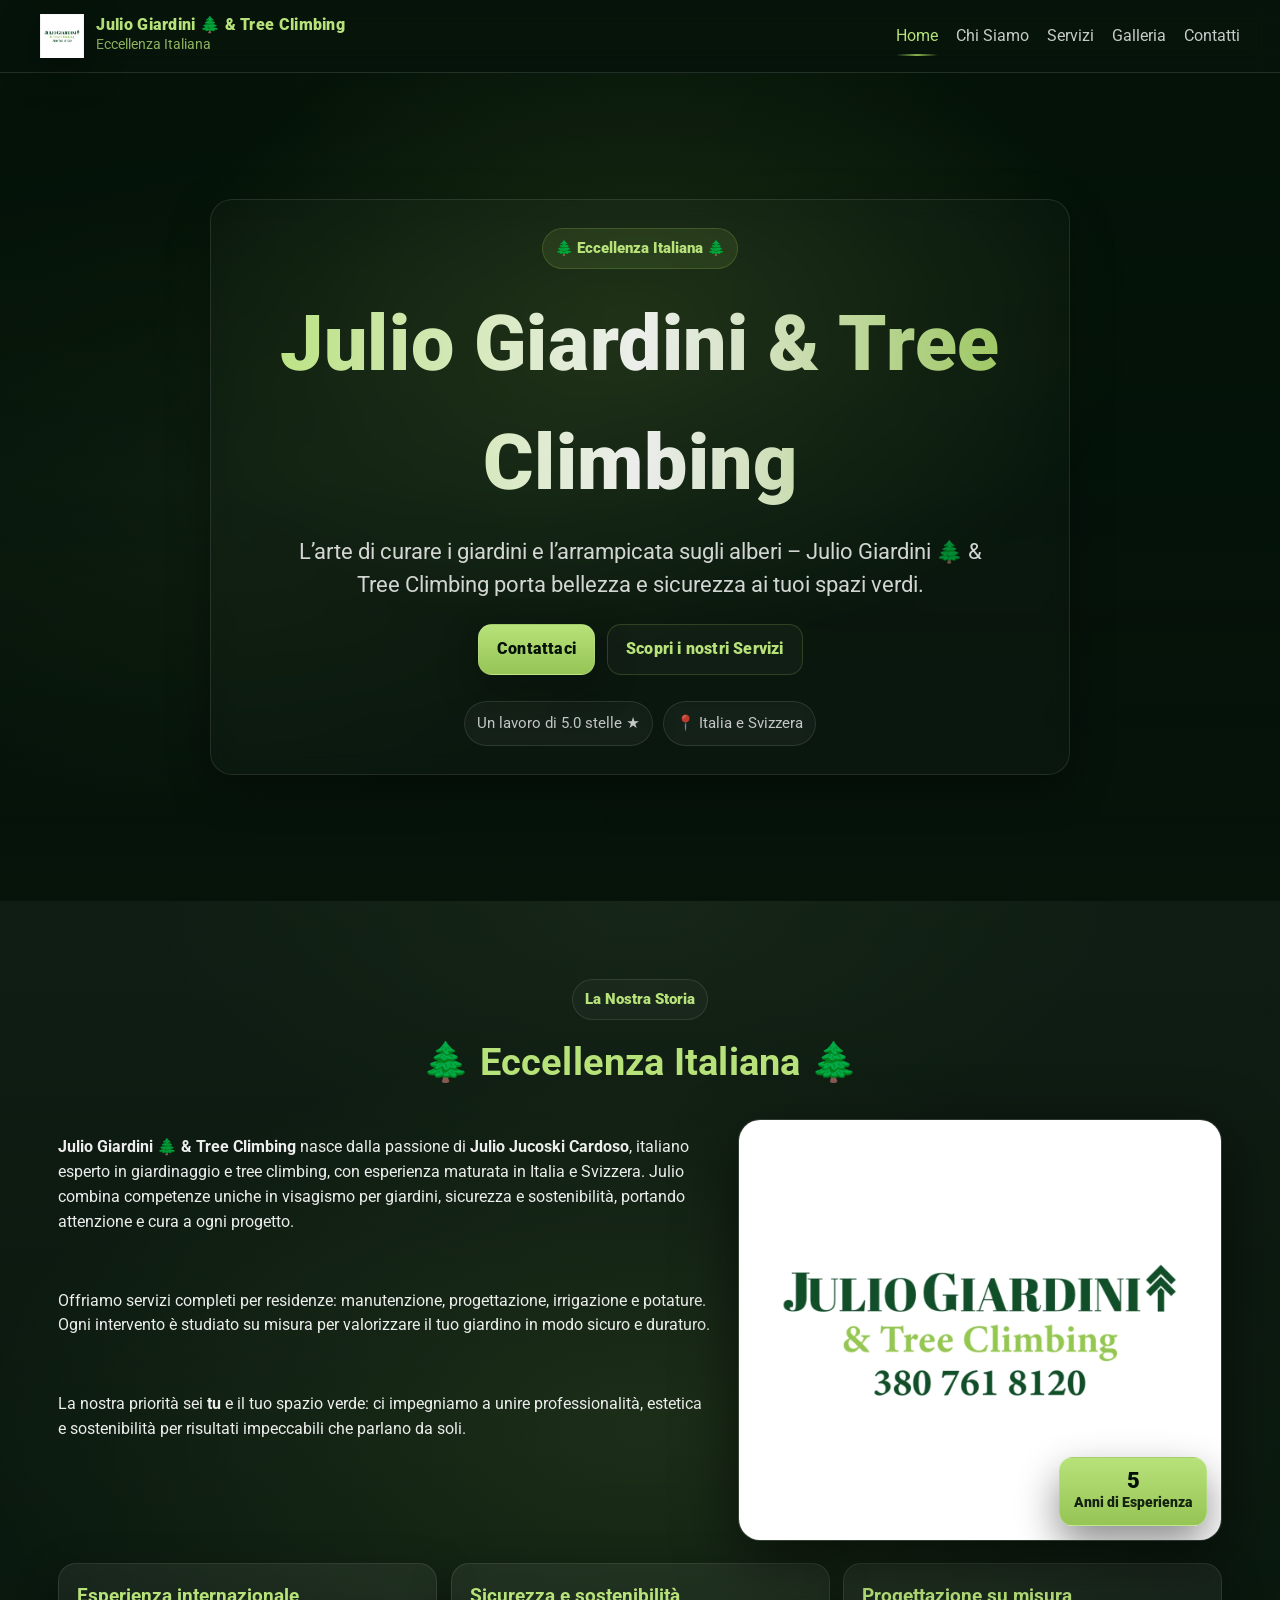
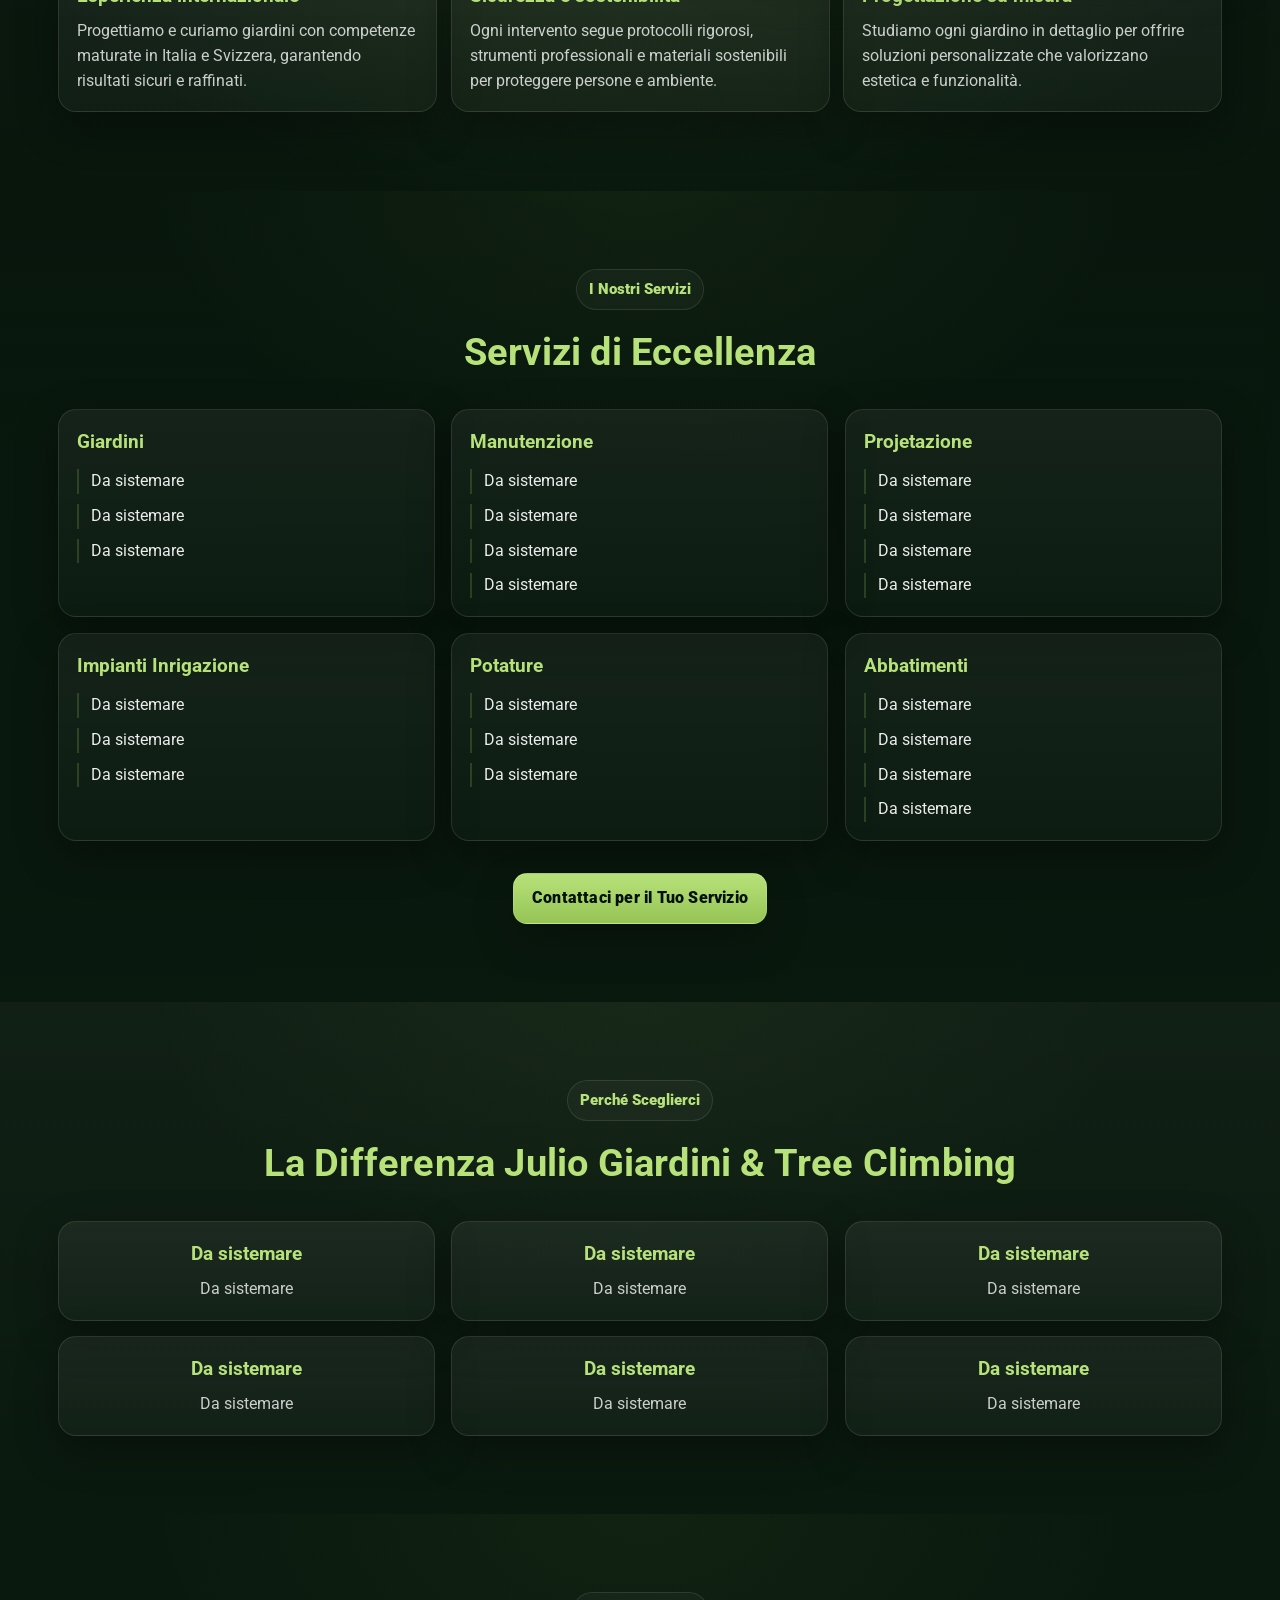
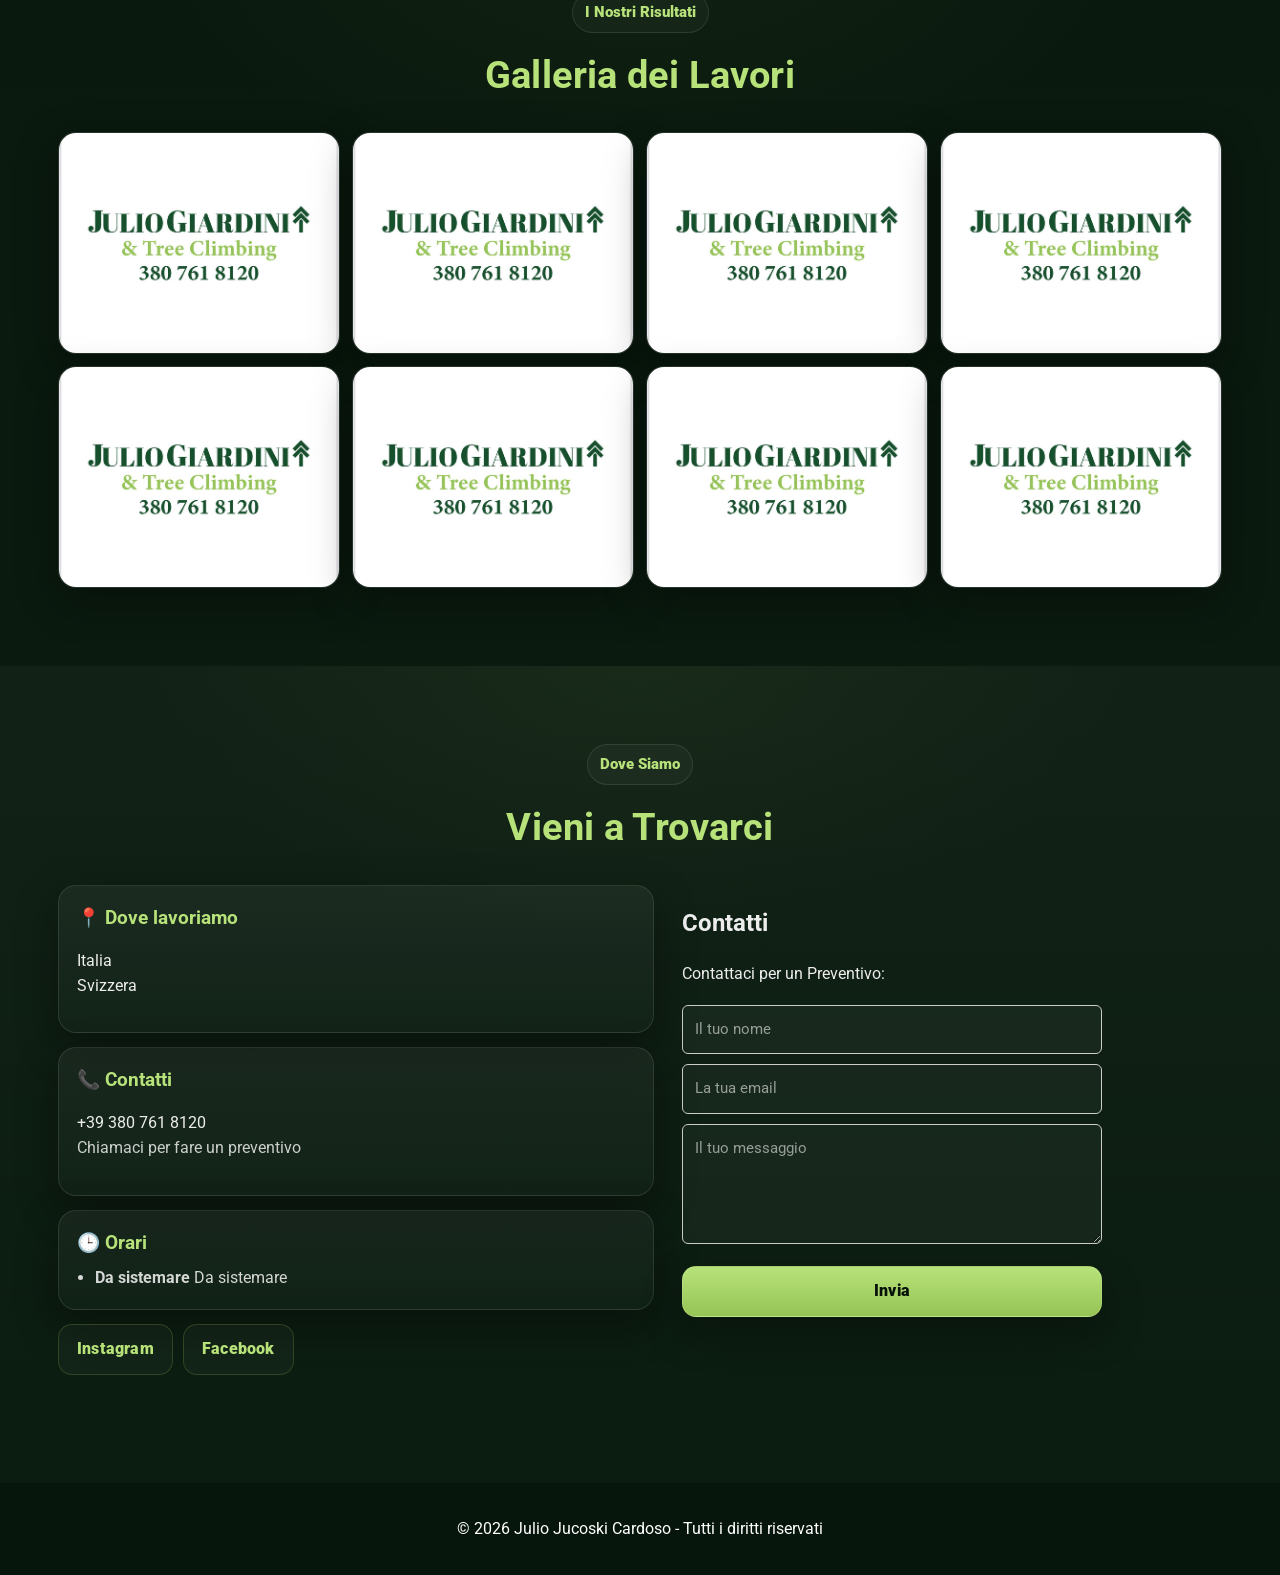
==== index.html @ 063f9c5c "Update index.html" ====
<!doctype html>
<html lang="it">

<head> <!--Pronto-->
  <meta charset="utf-8" />
  <meta name="viewport" content="width=device-width,initial-scale=1" />

  <title>Julio Giardini 🌲 & Tree Climbing - Garden & Tree Care</title>
  <meta name="description"
    content="Julio Giardini 🌲 & Tree Climbing specializes in professional garden care and tree maintenance. From trimming and pruning to full garden cleanup, we help your outdoor spaces thrive safely and beautifully.">

  <meta property="og:title" content="Julio Giardini 🌲 & Tree Climbing" />
  <meta property="og:description"
    content="Julio Giardini 🌲 & Tree Climbing provides expert garden care and tree maintenance, keeping your outdoor spaces safe, healthy, and beautiful." />
  <meta property="og:type" content="website" />

  <link rel="icon" href="./ass/img/Logo_com_numero.jpeg" />
  <link rel="icon" href="./ass/img/Logo_com_numero.jpeg" type="./ass/img/Logo_com_numero.jpeg">
  <link href="https://fonts.googleapis.com/css2?family=Roboto&display=swap" rel="stylesheet">

  <link rel="stylesheet" href="css/style.css" />

</head>

<body><!--Pronto-->
  <header class="header">
    <div class="container header-inner">
      <a class="brand" href="#home" aria-label="Vai alla home">
        <img class="brand-logo" src="/ass/img/Logo_com_numero.jpeg" alt="Julio Giardini 🌲 & Tree Climbing" />
        <div class="brand-text">
          <div class="brand-title">Julio Giardini 🌲 & Tree Climbing</div>
          <div class="brand-subtitle">Eccellenza Italiana</div>
        </div>
      </a>

      <button class="nav-toggle" id="navToggle" aria-controls="navMenu" aria-expanded="false">
        <span class="nav-toggle-lines" aria-hidden="true"></span>
        <span class="sr-only">Apri menu</span>
      </button>

      <nav class="nav" id="navMenu">
        <a class="nav-link" href="#home">Home</a>
        <a class="nav-link" href="#chi-siamo">Chi Siamo</a>
        <a class="nav-link" href="#servizi">Servizi</a>
        <a class="nav-link" href="#galleria">Galleria</a>
        <a class="nav-link" href="#contatti">Contatti</a>
      </nav>
    </div>
  </header>
  <script src="/js/main.js" defer></script>
</body>

<main>
  <section class="hero" id="home">
    <div class="hero-bg" aria-hidden="true"></div>
    <div class="container hero-inner">
      <div class="hero-content">
        <div class="badge">🌲 Eccellenza Italiana 🌲</div>

        <h1 class="hero-title">Julio Giardini & Tree Climbing</h1>

        <p class="hero-lead">
          L’arte di curare i giardini e l’arrampicata sugli alberi – Julio Giardini 🌲 & Tree Climbing porta bellezza e
          sicurezza ai tuoi spazi verdi.
        </p>

        <div class="hero-actions">
          <a class="btn" href="#contatti">Contattaci</a>
          <button class="btn btn-ghost" type="button" data-scroll="#servizi">Scopri i nostri Servizi</button>
        </div>

        <div class="hero-meta">
          <div class="meta-pill">Un lavoro di 5.0 stelle ★</div>
          <div class="meta-pill">📍 Italia e Svizzera</div>
        </div>
      </div>
    </div>
  </section>

  <section class="section section-alt" id="chi-siamo">
    <div class="container">
      <div class="section-head center">
        <div class="badge badge-soft">La Nostra Storia</div>
        <h2>🌲 Eccellenza Italiana 🌲</h2>
      </div>

      <div class="grid-2">
        <div class="stack">
          <p>
            <strong>Julio Giardini 🌲 & Tree Climbing</strong> nasce dalla passione di <strong>Julio Jucoski
              Cardoso</strong>,
            italiano esperto in giardinaggio e tree climbing, con esperienza maturata in Italia e Svizzera.
            Julio combina competenze uniche in visagismo per giardini, sicurezza e sostenibilità, portando attenzione e
            cura a ogni progetto.
          </p>
          <p>
            Offriamo servizi completi per residenze: manutenzione, progettazione, irrigazione e potature.
            Ogni intervento è studiato su misura per valorizzare il tuo giardino in modo sicuro e duraturo.
          </p>
          <p>
            La nostra priorità sei <strong>tu</strong> e il tuo spazio verde:
            ci impegniamo a unire professionalità, estetica e sostenibilità per risultati impeccabili che parlano da
            soli.
          </p>


          <div class="cards cards-3">
            <article class="card">
              <h3>Esperienza internazionale</h3>
              <p>Progettiamo e curiamo giardini con competenze maturate in Italia e Svizzera, garantendo risultati
                sicuri e raffinati.</p>
            </article>
            <article class="card">
              <h3>Sicurezza e sostenibilità</h3>
              <p>Ogni intervento segue protocolli rigorosi, strumenti professionali e materiali sostenibili per
                proteggere persone e ambiente.</p>
            </article>
            <article class="card">
              <h3>Progettazione su misura</h3>
              <p>Studiamo ogni giardino in dettaglio per offrire soluzioni personalizzate che valorizzano estetica e
                funzionalità.</p>
            </article>
          </div>

          <div class="media-card">
            <img class="media-img" src="./ass/img/Logo_com_numero.jpeg" alt="Img Julio Giardini 🌲 & Tree Climbing" />
            <div class="floating-stat" aria-label="5 anni di esperienza">
              <div class="stat-number">5</div>
              <div class="stat-label">Anni di Esperienza</div>
            </div>
          </div>
        </div>
      </div>
    </div>
  </section>

  <section class="section" id="servizi">
    <div class="container">
      <div class="section-head center">
        <div class="badge badge-soft">I Nostri Servizi</div>
        <h2>Servizi di Eccellenza</h2>
      </div>

      <div class="service-grid">

        <article class="service-card">
          <h3>Giardini</h3>
          <ul class="service-list">
            <li>Da sistemare</li>
            <li>Da sistemare</li>
            <li>Da sistemare</li>
          </ul>
        </article>

        <article class="service-card">
          <h3>manutenzione</h3>
          <ul class="service-list">
            <li>Da sistemare</li>
            <li>Da sistemare</li>
            <li>Da sistemare</li>
            <li>Da sistemare</li>
          </ul>
        </article>

        <article class="service-card">
          <h3>projetazione</h3>
          <ul class="service-list">
            <li>Da sistemare</li>
            <li>Da sistemare</li>
            <li>Da sistemare</li>
            <li>Da sistemare</li>
          </ul>
        </article>

        <article class="service-card">
          <h3>Impianti inrigazione</h3>
          <ul class="service-list">
            <li>Da sistemare</li>
            <li>Da sistemare</li>
            <li>Da sistemare</li>
          </ul>
        </article>

        <article class="service-card">
          <h3>potature</h3>
          <ul class="service-list">
            <li>Da sistemare</li>
            <li>Da sistemare</li>
            <li>Da sistemare</li>
          </ul>
        </article>

        <article class="service-card">
          <h3>Abbatimenti</h3>
          <ul class="service-list">
            <li>Da sistemare</li>
            <li>Da sistemare</li>
            <li>Da sistemare</li>
            <li>Da sistemare</li>
          </ul>
        </article>
      </div>

      <div class="center mt-32">
        <a class="btn" href="#contatti">Contattaci per il Tuo Servizio</a>
      </div>
    </div>
  </section>

  <section class="section section-alt">
    <div class="container">
      <div class="section-head center">
        <div class="badge badge-soft">Perché Sceglierci</div>
        <h2>La Differenza Julio Giardini & Tree Climbing</h2>
      </div>

      <div class="cards cards-6">
        <article class="card card-center">
          <h3>Da sistemare</h3>
          <p>Da sistemare</p>
        </article>
        <article class="card card-center">
          <h3>Da sistemare</h3>
          <p>Da sistemare</p>
        </article>
        <article class="card card-center">
          <h3>Da sistemare</h3>
          <p>Da sistemare</p>
        </article>
        <article class="card card-center">
          <h3>Da sistemare</h3>
          <p>Da sistemare</p>
        </article>
        <article class="card card-center">
          <h3>Da sistemare</h3>
          <p>Da sistemare</p>
        </article>
        <article class="card card-center">
          <h3>Da sistemare</h3>
          <p>Da sistemare</p>
        </article>
      </div>
    </div>
  </section>

  <section class="section" id="galleria">
    <div class="container">
      <div class="section-head center">
        <div class="badge badge-soft">I Nostri Risultati</div>
        <h2>Galleria dei Lavori</h2>
      </div>

      <div class="gallery" id="gallery">
        <button class="gallery-item" type="button" data-img="./ass/img/Logo_com_numero.jpeg">
          <img src="./ass/img/Logo_com_numero.jpeg" alt="Risultato 1" />
          <span class="gallery-overlay"><span>Microblading</span><span>Risultato naturale</span></span>
        </button>
        <button class="gallery-item" type="button" data-img="./ass/img/Logo_com_numero.jpeg">
          <img src="./ass/img/Logo_com_numero.jpeg" alt="Risultato 2" />
          <span class="gallery-overlay"><span>Microblading</span><span>Risultato naturale</span></span>
        </button>
        <button class="gallery-item" type="button" data-img="./ass/img/Logo_com_numero.jpeg">
          <img src="./ass/img/Logo_com_numero.jpeg" alt="Risultato 3" />
          <span class="gallery-overlay"><span>Microblading</span><span>Risultato naturale</span></span>
        </button>
        <button class="gallery-item" type="button" data-img="./ass/img/Logo_com_numero.jpeg">
          <img src="./ass/img/Logo_com_numero.jpeg" alt="Risultato 4" />
          <span class="gallery-overlay"><span>Microblading</span><span>Risultato naturale</span></span>
        </button>
        <button class="gallery-item" type="button" data-img="./ass/img/Logo_com_numero.jpeg">
          <img src="./ass/img/Logo_com_numero.jpeg" alt="Risultato 5" />
          <span class="gallery-overlay"><span>Microblading</span><span>Risultato naturale</span></span>
        </button>
        <button class="gallery-item" type="button" data-img="./ass/img/Logo_com_numero.jpeg">
          <img src="./ass/img/Logo_com_numero.jpeg" alt="Risultato 6" />
          <span class="gallery-overlay"><span>Microblading</span><span>Risultato naturale</span></span>
        </button>
        <button class="gallery-item" type="button" data-img="./ass/img/Logo_com_numero.jpeg">
          <img src="./ass/img/Logo_com_numero.jpeg" alt="Risultato 7" />
          <span class="gallery-overlay"><span>Microblading</span><span>Risultato naturale</span></span>
        </button>
        <button class="gallery-item" type="button" data-img="./ass/img/Logo_com_numero.jpeg">
          <img src="./ass/img/Logo_com_numero.jpeg" alt="Risultato 8" />
          <span class="gallery-overlay"><span>Microblading</span><span>Risultato naturale</span></span>
        </button>
      </div>

      <dialog class="modal" id="imgModal">
        <button class="modal-close" type="button" id="modalClose" aria-label="Chiudi">×</button>
        <img id="modalImg" alt="Anteprima immagine" />
      </dialog>
    </div>
  </section>

  <section class="section section-alt" id="contatti">
    <div class="container">
      <div class="section-head center">
        <div class="badge badge-soft">Dove Siamo</div>
        <h2>Vieni a Trovarci</h2>
      </div>

      <div class="grid-2">
        <div class="stack">
          <article class="info-card">
            <h3>📍 Dove lavoriamo</h3>
            <p>Italia<br />Svizzera</p>
          </article>

          <article class="info-card">
            <h3>📞 Contatti</h3>
            <p><a class="link" href="tel:+393807618120">+39 380 761 8120</a><br /><span class="muted">Chiamaci per fare
                un preventivo</span></p>
          </article>

          <article class="info-card">
            <h3>🕒 Orari</h3>
            <ul class="hours">
              <li><strong>Da sistemare</strong> Da sistemare</li>
            </ul>
          </article>

          <div class="social-row">
            <a class="btn btn-ghost" href="#" aria-label="Instagram">Instagram</a>
            <a class="btn btn-ghost" href="#" aria-label="Facebook">Facebook</a>
          </div>
        </div>

        <!-- Sezione "Contatti": contiene testo introduttivo + form per inviare un messaggio -->
        <section id="contact" class="contact">

          <!-- Titolo della sezione -->
          <h2>Contatti</h2>

          <!-- Testo introduttivo per invitare a scrivere -->
          <p>Contattaci per un Preventivo:</p>

          <!-- Form di contatto (id usato di solito dal JavaScript per gestire invio e validazione) -->
          <form class="contact-form" id="contactForm">

            <!-- Riga del form: campo nome -->
            <div class="form-row">
              <!-- Campo testo obbligatorio -->
              <input type="text" name="name" placeholder="Il tuo nome" required />
            </div>

            <!-- Riga del form: campo email -->
            <div class="form-row">
              <!-- Campo email obbligatorio: il browser verifica formato email -->
              <input type="email" name="email" placeholder="La tua email" required />
            </div>

            <!-- Riga del form: messaggio -->
            <div class="form-row">
              <!-- Area di testo obbligatoria -->
              <textarea name="message" rows="4" placeholder="Il tuo messaggio" required></textarea>
            </div>

            <!-- Bottone di invio del form -->
            <button type="submit" class="btn form-btn">Invia</button>
          </form>

          <!-- Paragrafo vuoto dove mostrare feedback (es. "Messaggio inviato" / "Errore") -->
          <p class="contact-feedback" id="contactFeedback"></p>
        </section>

        <!-- Chiusura del contenuto principale della pagina -->
</main>
<!-- Footer del sito -->
<footer>
  <!-- Copyright -->
  <p>© 2026 Julio Jucoski Cardoso - Tutti i diritti riservati</p>
</footer>
</main>
---- css/style.css ----
:root{
  /* Premium Forest palette */
  --bg0: #07140b;
  --bg1: #0b1c10;
  --surface: rgba(255,255,255,0.06);
  --surface2: rgba(255,255,255,0.04);

  --text: rgba(255,255,255,0.92);
  --text2: rgba(255,255,255,0.78);
  --muted: rgba(150,196,85,0.92);

  --primary: #96c455;
  --primary2: #b7e27a;

  --border: rgba(255,255,255,0.12);
  --border2: rgba(150,196,85,0.20);

  --shadow: 0 18px 60px rgba(0,0,0,0.55);
  --shadow-soft: 0 14px 40px rgba(0,0,0,0.35);

  --radius: 18px;
  --radius2: 22px;

  --maxw: 1200px;

  /* JS-updated cursor glow */
  --mx: 50%;
  --my: 30%;
}

/* ---------- Reset ---------- */
*{ box-sizing:border-box; }
html{ scroll-behavior:smooth; }
body{
  margin:0;
  font-family: Roboto, system-ui, -apple-system, Segoe UI, Arial, sans-serif;
  background:
    radial-gradient(1200px 700px at var(--mx) var(--my), rgba(150,196,85,0.12), transparent 55%),
    radial-gradient(900px 600px at 18% 10%, rgba(183,226,122,0.10), transparent 55%),
    linear-gradient(180deg, var(--bg0), var(--bg1));
  color: var(--text);
  line-height: 1.55;
  overflow-x: hidden;
}
img{ max-width:100%; display:block; }
a{ color: inherit; text-decoration:none; }
button, input, select, textarea{ font: inherit; color: inherit; }
button{ cursor:pointer; }
::selection{ background: rgba(150,196,85,0.35); }
.sr-only{
  position:absolute;
  width:1px; height:1px;
  padding:0; margin:-1px; overflow:hidden;
  clip:rect(0,0,0,0); border:0;
}

/* Reduce motion */
@media (prefers-reduced-motion: reduce){
  *{ scroll-behavior:auto !important; }
  .reveal, .reveal-in{ transition:none !important; animation:none !important; }
}

/* ---------- Layout ---------- */
.container{
  width: min(var(--maxw), 100%);
  margin: 0 auto;
  padding: 0 18px;
}
.center{ text-align:center; }
.maxw{ max-width: 820px; margin-left:auto; margin-right:auto; }
.mt-32{ margin-top: 32px; }

/* NOTE: index.html uses .grid-2 in multiple places */
.grid-2{
  display:grid;
  gap: 28px;
  grid-template-columns: 1fr;
}
@media (min-width: 900px){
  .grid-2{ grid-template-columns: 1.05fr 0.95fr; }
}

.stack{ display:flex; flex-direction:column; gap: 14px; }
.row{ display:flex; gap: 12px; flex-wrap: wrap; align-items:center; }
.row-center{ justify-content:center; }

.small{ font-size: 0.92rem; }
.muted{ color: var(--text2); }

/* ---------- Header ---------- */
.header{
  position: sticky;
  top: 0;
  z-index: 50;
  background: rgba(7,20,11,0.70);
  backdrop-filter: blur(12px);
  border-bottom: 1px solid var(--border);
  transition: background .25s ease, box-shadow .25s ease, transform .25s ease;
}
.header.scrolled{
  background: rgba(7,20,11,0.88);
  box-shadow: 0 10px 30px rgba(0,0,0,0.35);
}
.header-inner{
  display:flex;
  align-items:center;
  justify-content:space-between;
  gap: 14px;
  padding: 14px 0;
  position: relative;
  transition: padding .25s ease;
}
.header.scrolled .header-inner{ padding: 10px 0; }

.brand{
  display:flex;
  align-items:center;
  gap: 12px;
  min-width: 0;
}
.brand-logo{
  width:auto;
  height: 44px;
  filter: drop-shadow(0 10px 20px rgba(0,0,0,0.40));
}
.brand-text{ min-width: 0; }
.brand-title{
  font-weight: 900;
  letter-spacing: 0.3px;
  color: var(--primary2);
  line-height: 1.1;
}
.brand-subtitle{
  font-size: 0.9rem;
  color: rgba(183,226,122,0.78);
}

/* Mobile nav */
.nav{
  display:none;
  align-items:center;
  gap: 18px;
}
.nav-link{
  color: rgba(255,255,255,0.78);
  transition: color .2s ease, transform .2s ease;
  position: relative;
}
.nav-link:hover{ color: var(--primary2); transform: translateY(-1px); }
.nav-link.active{
  color: var(--primary2);
}
.nav-link.active::after{
  content:"";
  position:absolute;
  left: 0;
  right: 0;
  bottom: -8px;
  height: 2px;
  border-radius: 999px;
  background: linear-gradient(90deg, transparent, rgba(150,196,85,0.9), transparent);
}

.nav-toggle{
  width: 46px;
  height: 42px;
  border-radius: 14px;
  border: 1px solid var(--border);
  background: rgba(255,255,255,0.04);
  display:flex;
  align-items:center;
  justify-content:center;
  transition: transform .15s ease, background .2s ease;
}
.nav-toggle:hover{ transform: translateY(-1px); background: rgba(255,255,255,0.06); }
.nav-toggle-lines{
  width: 20px;
  height: 14px;
  display:block;
  position: relative;
}
.nav-toggle-lines::before,
.nav-toggle-lines::after{
  content:"";
  position:absolute;
  left:0; right:0;
  height:2px;
  background: rgba(255,255,255,0.82);
  border-radius: 999px;
  transition: transform .2s ease, top .2s ease, bottom .2s ease, opacity .2s ease;
}
.nav-toggle-lines::before{ top:2px; }
.nav-toggle-lines::after{ bottom:2px; }
.nav-open .nav{ display:flex; }

@media (max-width: 899px){
  .nav-open .nav{
    position: absolute;
    top: 64px;
    left: 0;
    right: 0;
    margin: 0 18px;
    padding: 14px;
    flex-direction: column;
    gap: 14px;
    background: rgba(8,18,11,0.96);
    border: 1px solid var(--border);
    border-radius: 16px;
    box-shadow: var(--shadow);
  }
}

@media (min-width: 900px){
  .nav{ display:flex; }
  .nav-toggle{ display:none; }
}

/* ---------- Buttons ---------- */
.btn{
  display:inline-flex;
  align-items:center;
  justify-content:center;
  gap: 8px;
  padding: 12px 18px;
  border-radius: 14px;
  border: 1px solid rgba(255,255,255,0.12);
  background: linear-gradient(180deg, var(--primary2), var(--primary));
  color: #061109;
  font-weight: 900;
  letter-spacing: 0.2px;
  box-shadow: 0 16px 40px rgba(0,0,0,0.25);
  transition: transform .15s ease, filter .15s ease, box-shadow .2s ease;
  will-change: transform;
}
.btn:hover{ filter: brightness(1.03); transform: translateY(-2px); box-shadow: 0 18px 52px rgba(0,0,0,0.30); }
.btn:active{ transform: translateY(0); }

.btn-small{ padding: 10px 14px; border-radius: 12px; }
.btn-large{ padding: 14px 22px; border-radius: 16px; font-size: 1.05rem; }
.btn-block{ width: 100%; }

.btn-ghost{
  background: rgba(255,255,255,0.03);
  color: var(--primary2);
  border: 1px solid rgba(150,196,85,0.22);
  box-shadow: none;
}
.btn-ghost:hover{ background: rgba(150,196,85,0.10); }

.btn:focus-visible, .nav-toggle:focus-visible, .gallery-item:focus-visible, .modal-close:focus-visible{
  outline: 3px solid rgba(150,196,85,0.28);
  outline-offset: 3px;
}

/* ---------- Badge ---------- */
.badge{
  display:inline-flex;
  align-items:center;
  justify-content:center;
  gap: 6px;
  padding: 8px 12px;
  border-radius: 999px;
  border: 1px solid rgba(150,196,85,0.22);
  background: rgba(150,196,85,0.12);
  color: var(--primary2);
  font-weight: 900;
  font-size: 0.92rem;
}
.badge-soft{
  background: rgba(255,255,255,0.03);
  border-color: rgba(255,255,255,0.10);
}

/* ---------- Sections ---------- */
.section{
  padding: 78px 0;
  position: relative;
}
.section::before{
  content:"";
  position:absolute;
  inset: 0;
  pointer-events:none;
  background: radial-gradient(900px 500px at 50% 0%, rgba(150,196,85,0.06), transparent 55%);
  opacity: 0.9;
}
.section > .container{ position: relative; z-index: 1; }

.section-alt{
  background: linear-gradient(180deg, rgba(255,255,255,0.03), rgba(255,255,255,0.00));
}
.section-head{
  margin-bottom: 28px;
}
.section-head h2{
  margin: 12px 0 10px;
  font-size: clamp(1.9rem, 3vw, 2.8rem);
  color: var(--primary2);
  letter-spacing: 0.2px;
}
.section-head p{
  margin: 0 auto;
  max-width: 780px;
  color: var(--text2);
}

/* ---------- Hero ---------- */
.hero{
  position: relative;
  min-height: 92vh;
  display:flex;
  align-items:center;
  overflow:hidden;
}
.hero::after{
  content:"";
  position:absolute;
  inset:0;
  background: radial-gradient(900px 600px at 50% 30%, rgba(150,196,85,0.16), transparent 55%);
  pointer-events:none;
  z-index: 1;
}
.hero-bg{
  position:absolute;
  inset:-8%;
  background:
    linear-gradient(180deg, rgba(7,20,11,0.75), rgba(7,20,11,0.25)),
    url("../Img/hero_banner_20251217_222020.png");
  background-size: cover;
  background-position: center;
  transform: translate3d(0,0,0) scale(1.05);
  filter: saturate(1.08) contrast(1.02);
  will-change: transform;
}
.hero-inner{
  position: relative;
  z-index: 2;
  padding-top: 40px;
  padding-bottom: 40px;
}
.hero-content{
  max-width: 860px;
  text-align:center;
  margin: 0 auto;
  background: rgba(255,255,255,0.02);
  border: 1px solid rgba(255,255,255,0.10);
  border-radius: var(--radius2);
  padding: clamp(18px, 3vw, 28px);
  box-shadow: var(--shadow-soft);
  backdrop-filter: blur(10px);
}
.hero-title{
  font-size: clamp(2.7rem, 6vw, 5.0rem);
  margin: 16px 0 12px;
  font-weight: 950;
  letter-spacing: 0.6px;
  background: linear-gradient(90deg, var(--primary2), rgba(255,255,255,0.92), var(--primary));
  -webkit-background-clip: text;
  background-clip: text;
  color: transparent;
}
.hero-lead{
  font-size: clamp(1.05rem, 2vw, 1.35rem);
  color: rgba(255,255,255,0.82);
  margin: 0 auto 22px;
  max-width: 720px;
}
.hero-actions{
  display:flex;
  gap: 12px;
  justify-content:center;
  flex-wrap: wrap;
  margin-top: 10px;
}
.hero-meta{
  margin-top: 26px;
  display:flex;
  gap: 10px;
  justify-content:center;
  flex-wrap: wrap;
}
.meta-pill{
  padding: 10px 12px;
  border-radius: 999px;
  border: 1px solid rgba(255,255,255,0.10);
  background: rgba(255,255,255,0.03);
  color: rgba(255,255,255,0.75);
  font-size: 0.95rem;
  backdrop-filter: blur(10px);
}

/* booking intro */
.booking-hero{ padding-top: 42px; padding-bottom: 28px; }
.lead{ font-size: 1.12rem; }

/* ---------- Cards ---------- */
.cards{
  display:grid;
  gap: 14px;
}
.cards-3{ grid-template-columns: 1fr; }
.cards-6{ grid-template-columns: 1fr; }
@media (min-width: 760px){
  .cards-3{ grid-template-columns: repeat(3, 1fr); }
  .cards-6{ grid-template-columns: repeat(2, 1fr); gap: 16px; }
}
@media (min-width: 1000px){
  .cards-6{ grid-template-columns: repeat(3, 1fr); }
}

.card{
  background: linear-gradient(180deg, rgba(255,255,255,0.06), rgba(255,255,255,0.03));
  border: 1px solid rgba(255,255,255,0.10);
  border-radius: var(--radius);
  padding: 18px;
  box-shadow: var(--shadow-soft);
  transition: transform .25s ease, border-color .25s ease, box-shadow .25s ease;
  will-change: transform;
}
.card:hover{
  transform: translateY(-4px);
  border-color: rgba(150,196,85,0.22);
  box-shadow: 0 18px 60px rgba(0,0,0,0.50);
}
.card h3{
  margin: 0 0 8px;
  color: var(--primary2);
}
.card p{ margin: 0; color: rgba(255,255,255,0.78); }
.card-center{ text-align:center; }

.media-card{
  position: relative;
  border-radius: var(--radius2);
  overflow:hidden;
  border: 1px solid rgba(255,255,255,0.10);
  background: rgba(255,255,255,0.03);
  box-shadow: var(--shadow);
}
.media-img{
  width: 100%;
  height: 380px;
  object-fit: cover;
  filter: contrast(1.03) saturate(1.05);
  transform: scale(1.03);
}
.floating-stat{
  position:absolute;
  right: 14px;
  bottom: 14px;
  background: linear-gradient(180deg, var(--primary2), var(--primary));
  color: #061109;
  padding: 12px 14px;
  border-radius: 14px;
  box-shadow: 0 18px 40px rgba(0,0,0,0.45);
  text-align:center;
  border: 1px solid rgba(255,255,255,0.14);
}
.stat-number{ font-weight: 950; font-size: 1.35rem; line-height:1; }
.stat-label{ font-size: 0.86rem; font-weight: 900; opacity: 0.9; }

/* ---------- Services ---------- */
.service-grid{
  display:grid;
  gap: 16px;
  grid-template-columns: 1fr;
}
@media (min-width: 820px){
  .service-grid{ grid-template-columns: repeat(2, 1fr); }
}
@media (min-width: 1100px){
  .service-grid{ grid-template-columns: repeat(3, 1fr); }
}
.service-card{
  background: linear-gradient(180deg, rgba(255,255,255,0.05), rgba(255,255,255,0.02));
  border: 1px solid rgba(255,255,255,0.10);
  border-radius: var(--radius);
  padding: 18px;
  box-shadow: var(--shadow-soft);
  transition: border-color .25s ease, transform .25s ease, box-shadow .25s ease;
  will-change: transform;
}
.service-card:hover{
  border-color: rgba(150,196,85,0.24);
  transform: translateY(-4px);
  box-shadow: 0 18px 60px rgba(0,0,0,0.50);
}
.service-card h3{
  margin: 0 0 12px;
  color: var(--primary2);
  text-transform: capitalize;
}
.service-list{
  list-style:none;
  padding:0;
  margin:0;
  display:flex;
  flex-direction:column;
  gap: 10px;
}
.service-list li{
  border-left: 2px solid rgba(150,196,85,0.22);
  padding-left: 12px;
}
.service-list strong{ display:block; }
.service-list span{ display:block; color: rgba(255,255,255,0.70); font-size: 0.92rem; }

/* ---------- Gallery ---------- */
.gallery{
  display:grid;
  gap: 12px;
  grid-template-columns: 1fr 1fr;
}
@media (min-width: 860px){
  .gallery{ grid-template-columns: repeat(4, 1fr); }
}
.gallery-item{
  position: relative;
  padding: 0;
  border: 1px solid rgba(255,255,255,0.10);
  border-radius: 18px;
  overflow:hidden;
  background: rgba(255,255,255,0.02);
  box-shadow: var(--shadow-soft);
  transition: transform .25s ease, box-shadow .25s ease, border-color .25s ease;
  will-change: transform;
}
.gallery-item:hover{
  transform: translateY(-4px);
  border-color: rgba(150,196,85,0.20);
  box-shadow: 0 18px 60px rgba(0,0,0,0.50);
}
.gallery-item img{
  width: 100%;
  height: 220px;
  object-fit: cover;
  transition: transform .35s ease;
}
.gallery-item:hover img{ transform: scale(1.06); }

.gallery-overlay{
  position:absolute;
  inset:0;
  background: linear-gradient(180deg, rgba(0,0,0,0), rgba(0,0,0,0.80));
  opacity:0;
  display:flex;
  flex-direction:column;
  justify-content:flex-end;
  padding: 14px;
  transition: opacity .2s ease;
}
.gallery-item:hover .gallery-overlay{ opacity:1; }
.gallery-overlay span:first-child{ color: var(--primary2); font-weight: 900; }
.gallery-overlay span:last-child{ color: rgba(255,255,255,0.82); font-size: 0.9rem; }

/* ---------- Modal ---------- */
.modal{
  width: min(980px, calc(100% - 24px));
  border: 1px solid rgba(255,255,255,0.12);
  border-radius: 20px;
  padding: 14px;
  background: rgba(7,20,11,0.96);
  color: var(--text);
  box-shadow: var(--shadow);
}
.modal::backdrop{ background: rgba(0,0,0,0.72); }
.modal img{ width: 100%; height: auto; border-radius: 16px; }
.modal-close{
  position:absolute;
  top: 10px;
  right: 10px;
  width: 44px;
  height: 44px;
  border-radius: 14px;
  border: 1px solid rgba(255,255,255,0.12);
  background: rgba(255,255,255,0.05);
  color: rgba(255,255,255,0.92);
  font-size: 1.7rem;
  line-height: 1;
  transition: transform .15s ease, background .2s ease;
}
.modal-close:hover{ transform: translateY(-1px); background: rgba(255,255,255,0.08); }

/* ---------- Contact / CTA ---------- */
.info-card{
  background: linear-gradient(180deg, rgba(255,255,255,0.05), rgba(255,255,255,0.02));
  border: 1px solid rgba(255,255,255,0.10);
  border-radius: var(--radius);
  padding: 18px;
  box-shadow: var(--shadow-soft);
  transition: transform .25s ease, border-color .25s ease;
}
.info-card:hover{
  transform: translateY(-3px);
  border-color: rgba(150,196,85,0.22);
}
.info-card h3{ margin: 0 0 8px; color: var(--primary2); }
.hours{ margin: 0; padding-left: 18px; color: rgba(255,255,255,0.82); }
.social-row{ display:flex; gap: 10px; flex-wrap: wrap; }

.cta-box{
  background: radial-gradient(700px 400px at 30% 10%, rgba(150,196,85,0.12), transparent 55%),
              linear-gradient(180deg, rgba(255,255,255,0.06), rgba(255,255,255,0.03));
  border: 1px solid rgba(150,196,85,0.20);
  border-radius: var(--radius2);
  padding: 22px;
  box-shadow: var(--shadow);
}
.cta-box h3{ margin:0 0 10px; color: var(--primary2); }

/* ---------- Floating CTA (created by JS) ---------- */
.floating-cta{
  position: fixed;
  right: 14px;
  bottom: 14px;
  z-index: 60;
  padding: 12px 16px;
  border-radius: 999px;
  background: linear-gradient(180deg, var(--primary2), var(--primary));
  color: #061109;
  font-weight: 950;
  box-shadow: 0 18px 44px rgba(0,0,0,0.55);
  border: 1px solid rgba(255,255,255,0.14);
  display:inline-flex;
  align-items:center;
  gap: 10px;
  transform: translateZ(0);
}
.floating-cta:hover{ filter: brightness(1.03); transform: translateY(-2px); }
@media (min-width: 900px){ .floating-cta{ display:none; } }

/* Back to top (created by JS) */
.backtop{
  position: fixed;
  left: 14px;
  bottom: 14px;
  z-index: 60;
  width: 46px;
  height: 46px;
  border-radius: 999px;
  border: 1px solid rgba(255,255,255,0.12);
  background: rgba(255,255,255,0.06);
  color: rgba(255,255,255,0.90);
  display:grid;
  place-items:center;
  box-shadow: 0 18px 44px rgba(0,0,0,0.45);
  opacity: 0;
  pointer-events: none;
  transform: translateY(8px);
  transition: opacity .2s ease, transform .2s ease, background .2s ease;
  backdrop-filter: blur(10px);
}
.backtop.show{
  opacity: 1;
  pointer-events: auto;
  transform: translateY(0);
}
.backtop:hover{ background: rgba(255,255,255,0.10); }

/* ---------- Reveal animations (JS adds .reveal + .reveal-in) ---------- */
.reveal{
  opacity: 0;
  transform: translateY(14px);
  transition: opacity .7s cubic-bezier(.2,.8,.2,1), transform .7s cubic-bezier(.2,.8,.2,1);
}
.reveal-in{
  opacity: 1;
  transform: translateY(0);
}
.reveal-pop{ transform: translateY(18px) scale(0.98); }
.reveal-pop.reveal-in{ transform: translateY(0) scale(1); }

/* ---------- Forms (kept for compatibility with Booking pages) ---------- */
.form{ margin-top: 6px; }
.form-grid{ display:grid; gap: 16px; }
.form-card{
  background: linear-gradient(180deg, rgba(255,255,255,0.05), rgba(255,255,255,0.02));
  border: 1px solid rgba(255,255,255,0.10);
  border-radius: var(--radius);
  padding: 18px;
  box-shadow: var(--shadow-soft);
}
.form-card-head h2{
  margin: 0 0 6px;
  color: var(--primary2);
  font-size: 1.25rem;
}
.form-card-head p{ margin: 0; }

.fields{ color:#0b0b0c; font-size: 14px; display:grid; gap: 12px; }
.field{ display:grid; gap: 8px; }
.field span{ color: rgba(255,255,255,0.90); font-weight: 900; font-size: 0.95rem; }

input, select, textarea{
  background: rgba(255,255,255,0.04);
  border: 1px solid rgba(255,255,255,0.12);
  border-radius: 14px;
  padding: 12px 12px;
  outline: none;
  color: rgba(255,255,255,0.92);
}
input::placeholder, textarea::placeholder{ color: rgba(255,255,255,0.55); }
input:focus, select:focus, textarea:focus{
  border-color: rgba(150,196,85,0.40);
  box-shadow: 0 0 0 3px rgba(150,196,85,0.16);
}

.error{
  min-height: 16px;
  color: #ff9b9b;
  font-size: 0.88rem;
}

/* ---------- Success box ---------- */
.success{
  max-width: 920px;
  margin: 0 auto 18px;
  padding: 22px;
  border-radius: var(--radius2);
  border: 1px solid rgba(150,196,85,0.18);
  background: rgba(255,255,255,0.03);
  box-shadow: var(--shadow-soft);
  text-align:center;
}
.success-icon{
  width: 64px;
  height: 64px;
  border-radius: 999px;
  background: rgba(150,196,85,0.12);
  border: 1px solid rgba(150,196,85,0.22);
  display:grid;
  place-items:center;
  margin: 0 auto 10px;
  color: var(--primary2);
  font-size: 2rem;
  font-weight: 950;
}
.success-title{ margin: 6px 0 10px; color: var(--primary2); }
.bullets{ margin: 0; padding-left: 18px; text-align:left; color: rgba(255,255,255,0.82); }


/* ---------- Fix: "La Nostra Storia" (chi-siamo) image beside text ---------- */
#chi-siamo .grid-2{
  grid-template-columns: 1fr; /* avoid empty second column (HTML has one child) */
}

@media (min-width: 900px){
  #chi-siamo .stack{
    display: grid;
    grid-template-columns: 1.15fr 0.85fr;
    grid-auto-rows: min-content;
    gap: 22px 26px;
    align-items: start;
  }

  /* Text stays on the left */
  #chi-siamo .stack > p{
    grid-column: 1;
  }

  /* Image card on the right, aligned with the text block */
  #chi-siamo .stack > .media-card{
    grid-column: 2;
    grid-row: 1 / span 6;
  }

  /* Cards go full width under both columns */
  #chi-siamo .stack > .cards{
    grid-column: 1 / -1;
  }

  /* Optional: make the image feel more premium */
  #chi-siamo .media-img{
    height: 420px;
  }

 footer {
    text-align: center;
    padding: 18px 10px;
    background: rgba(7,20,11,0.70);
    color: white;
    margin-top: 30px;
}

/* CONTATTO */
.contact p {
    font-size: 1rem;
    margin-bottom: 0px;
}

/* Formulário de contato */
.contact-form {
    margin-top: 18px;
    max-width: 420px;
}

.form-row {
    margin-bottom: 10px;
}

.contact-form input,
.contact-form textarea {
    width: 100%;
    padding: px 10px;
    border-radius: 6px;
    border: 1px solid #ccc;
    font-family: inherit;
    font-size: 0.95rem;
}

.form-btn {
    margin-top: 4px;
    width: 100%;
}

.contact-feedback {
    margin-top: 10px;
    font-size: 0.9rem;
}

}
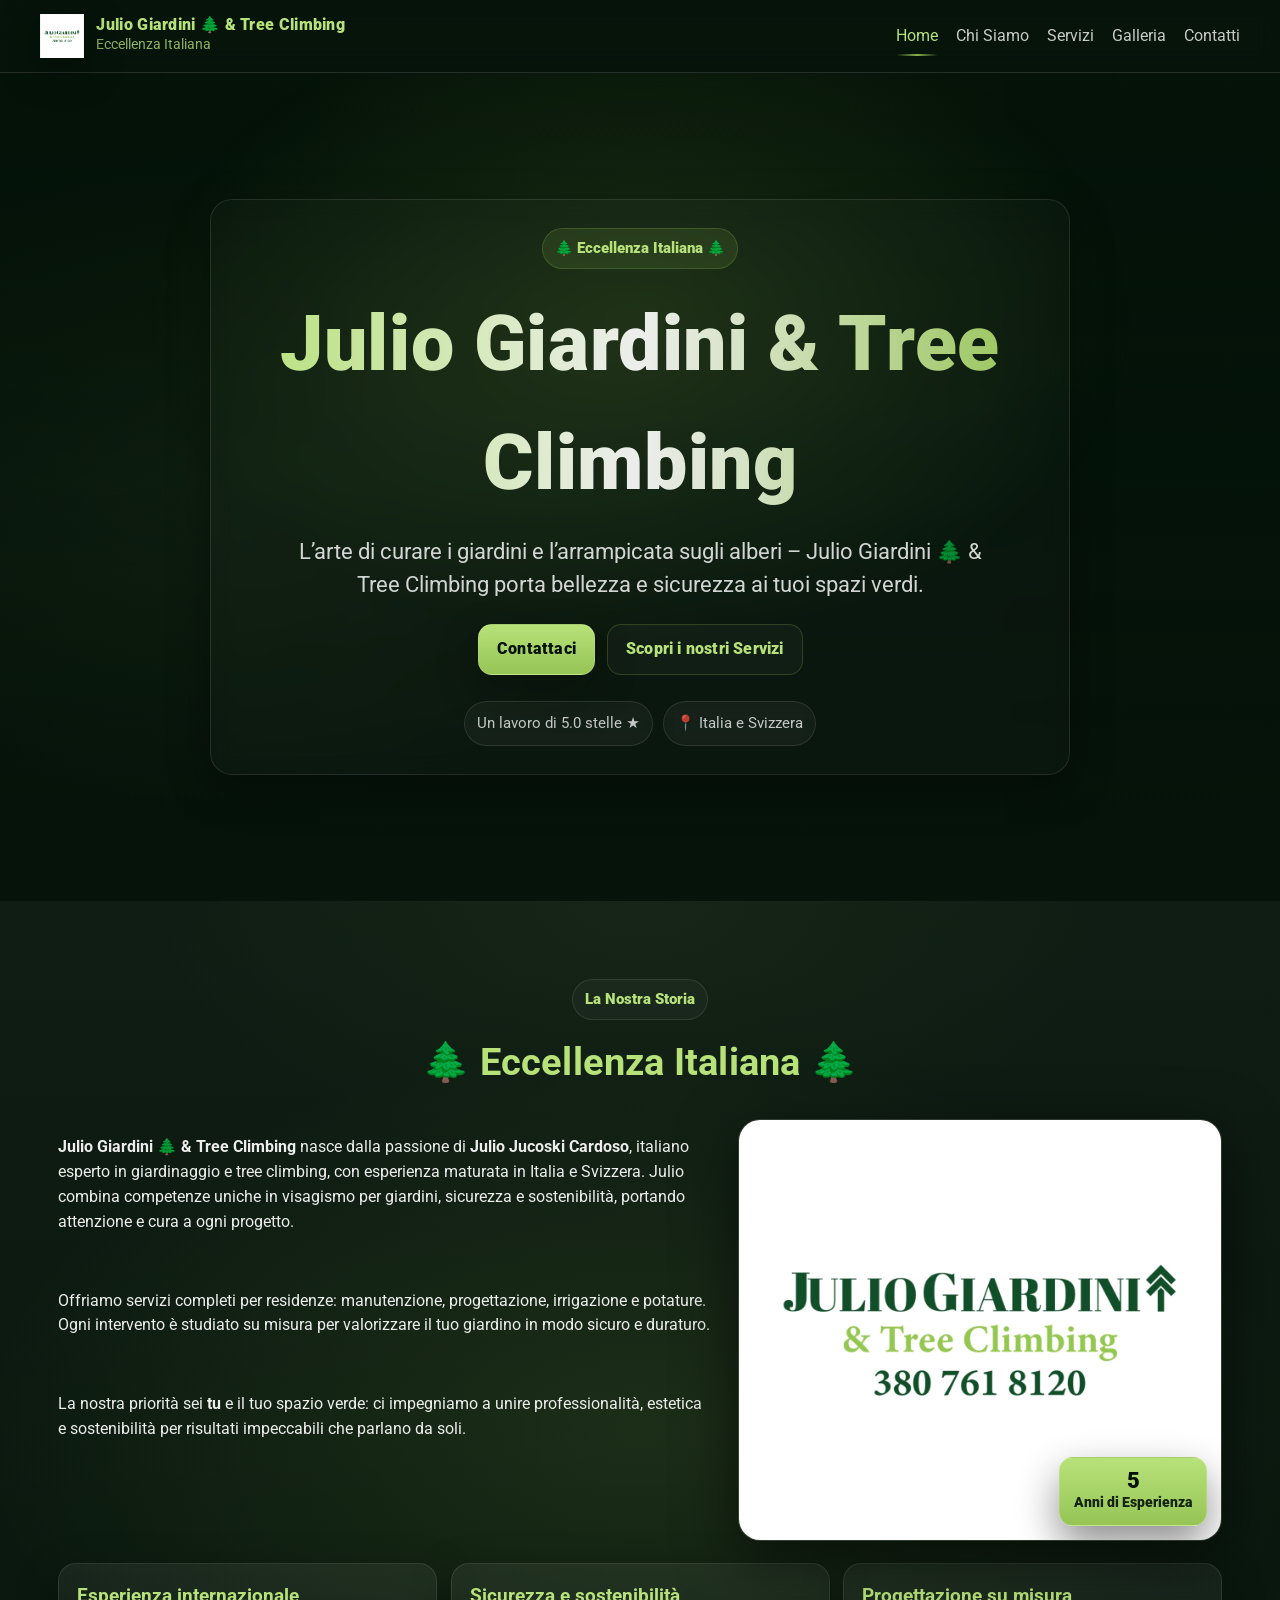
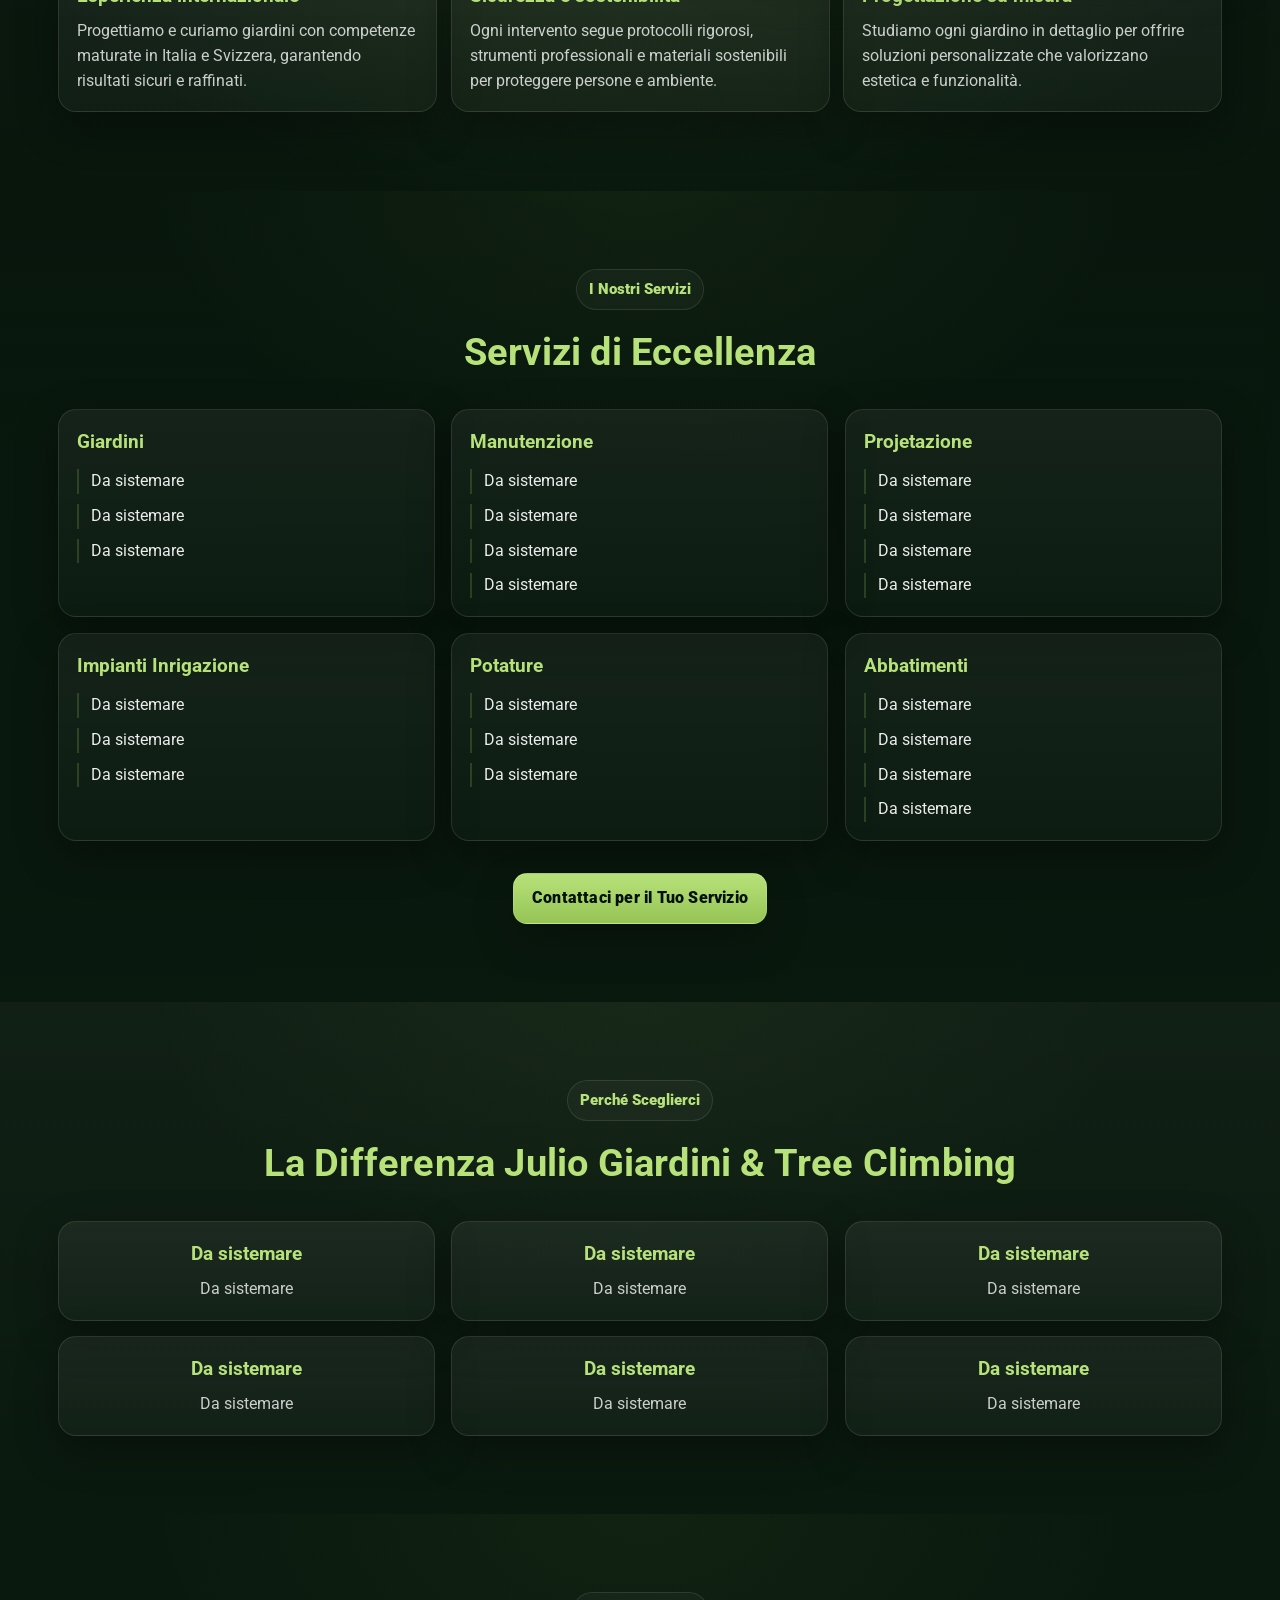
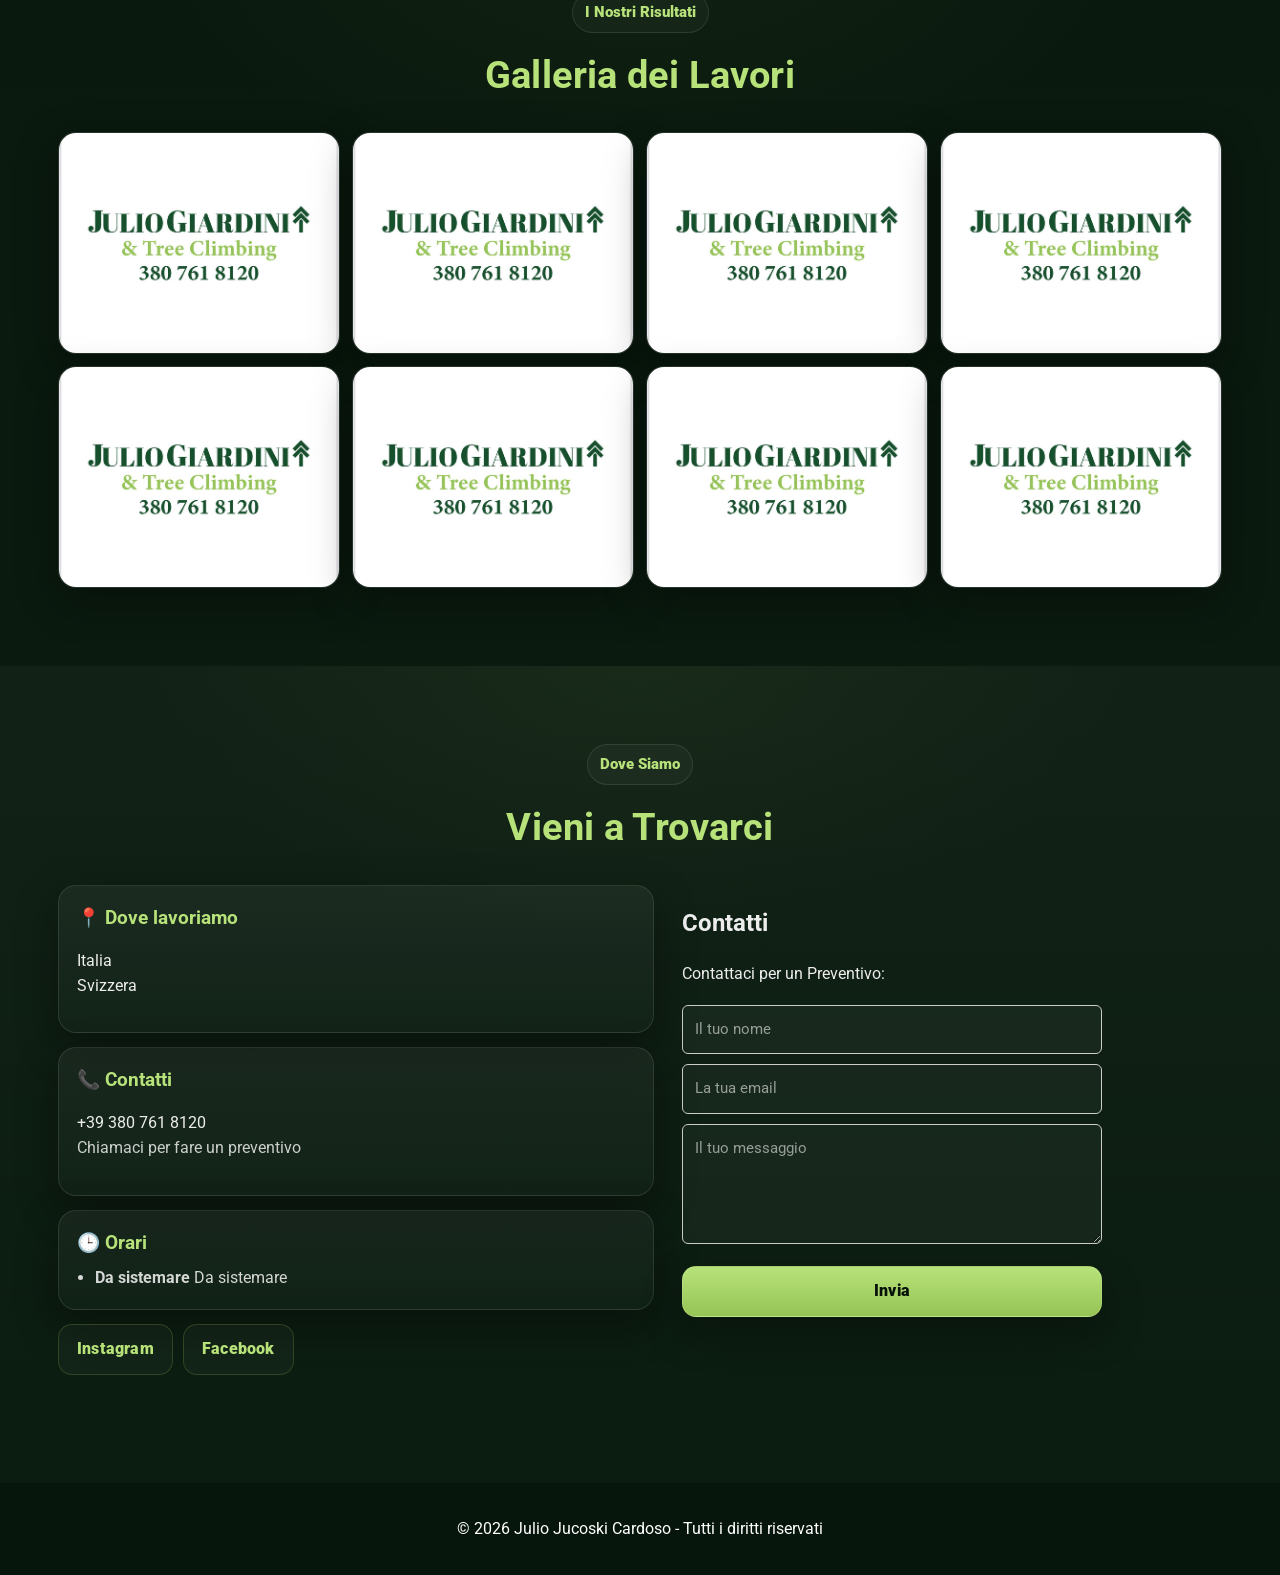
==== commit 339f9ac2: "Update index.html" ====
--- a/index.html
+++ b/index.html
@@ -26,7 +26,7 @@
   <header class="header">
     <div class="container header-inner">
       <a class="brand" href="#home" aria-label="Vai alla home">
-        <img class="brand-logo" src="/ass/img/Logo_com_numero.jpeg" alt="Julio Giardini 🌲 & Tree Climbing" />
+        <img class="brand-logo" src="./ass/img/Logo_com_numero.jpeg" alt="Julio Giardini 🌲 & Tree Climbing" />
         <div class="brand-text">
           <div class="brand-title">Julio Giardini 🌲 & Tree Climbing</div>
           <div class="brand-subtitle">Eccellenza Italiana</div>
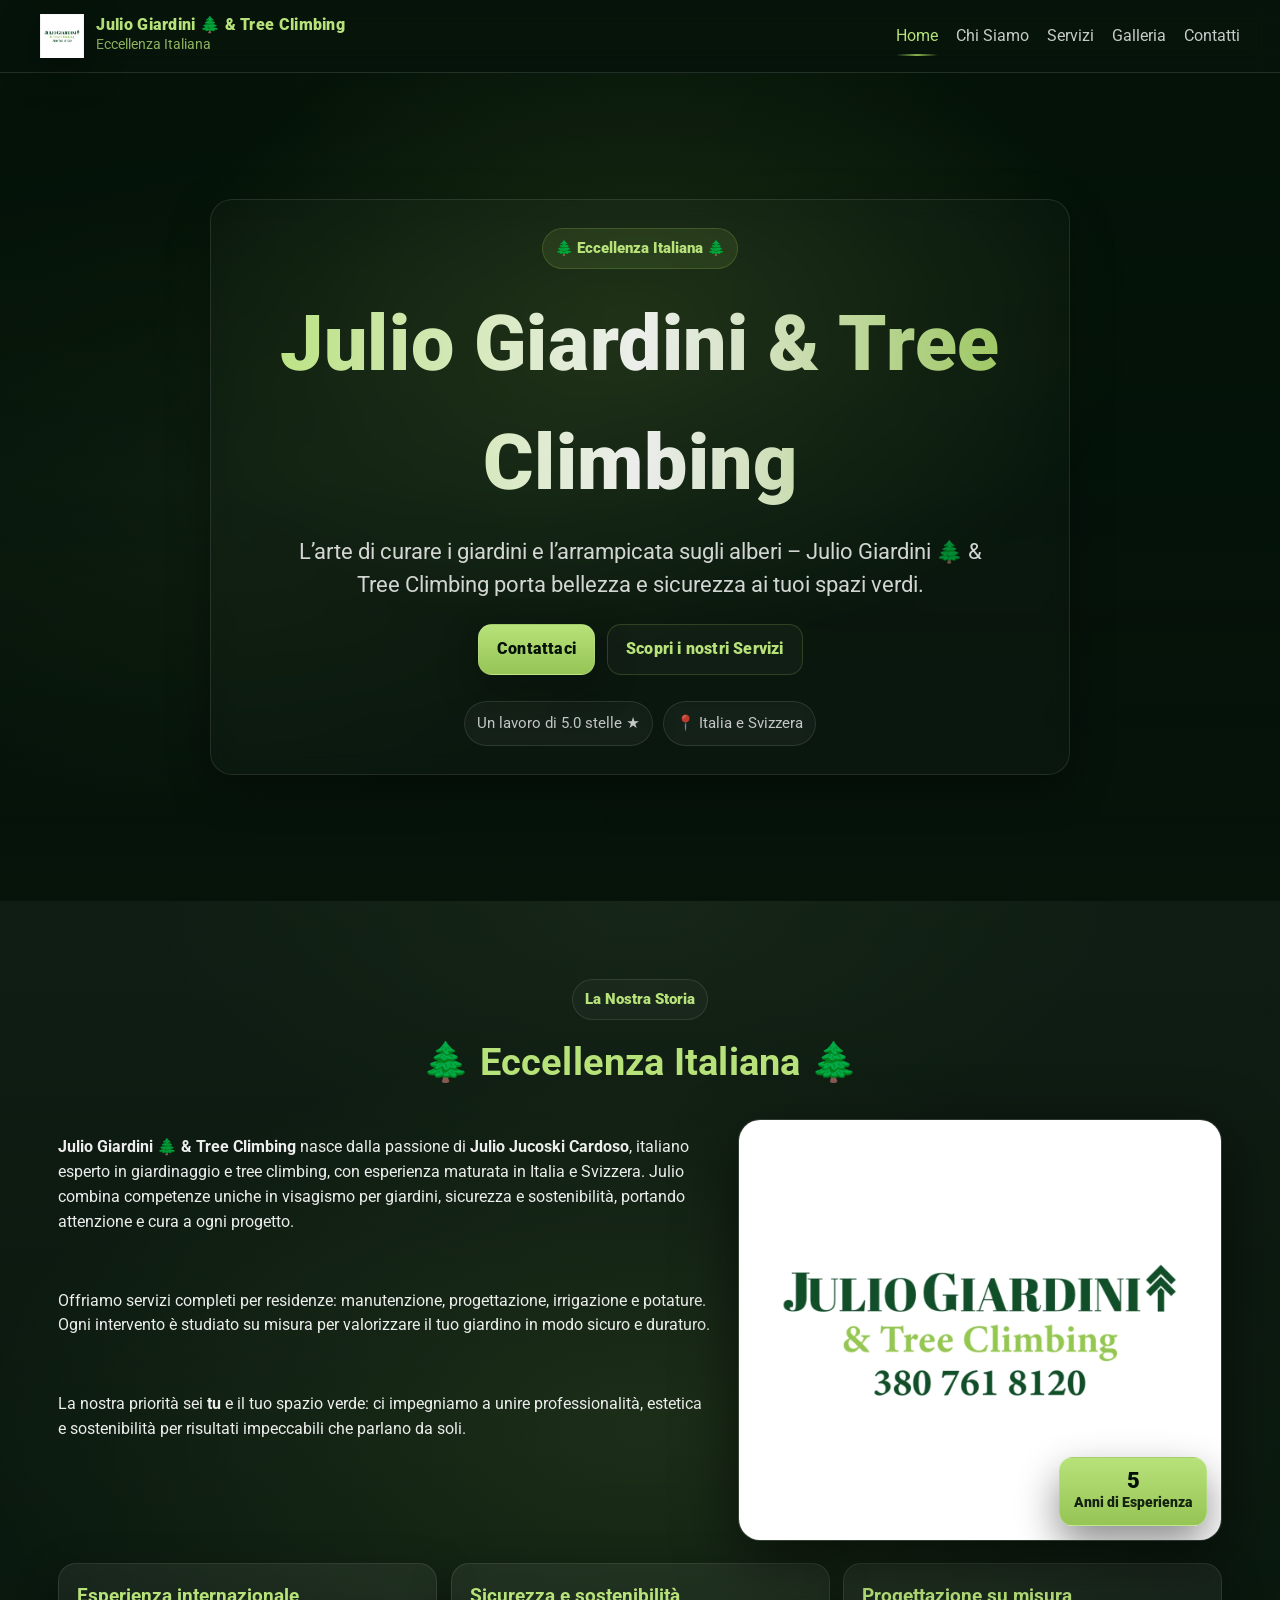
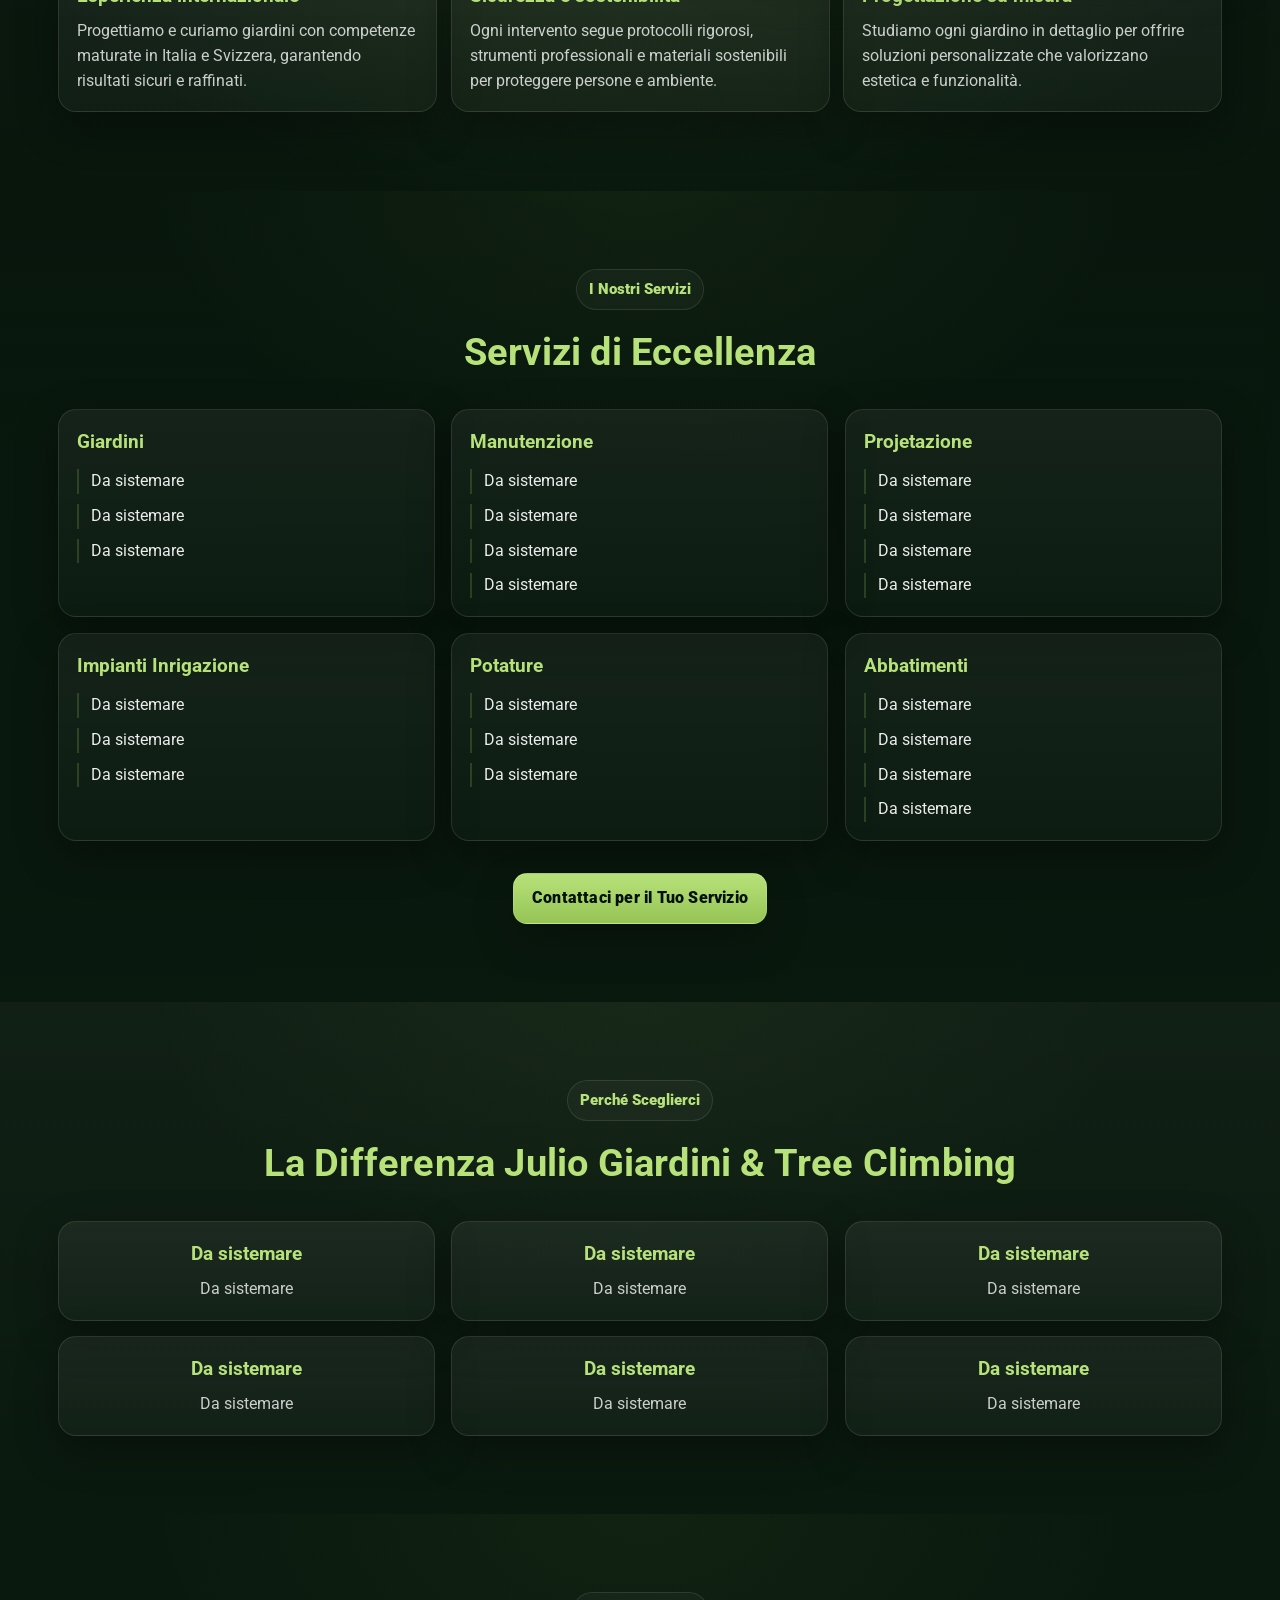
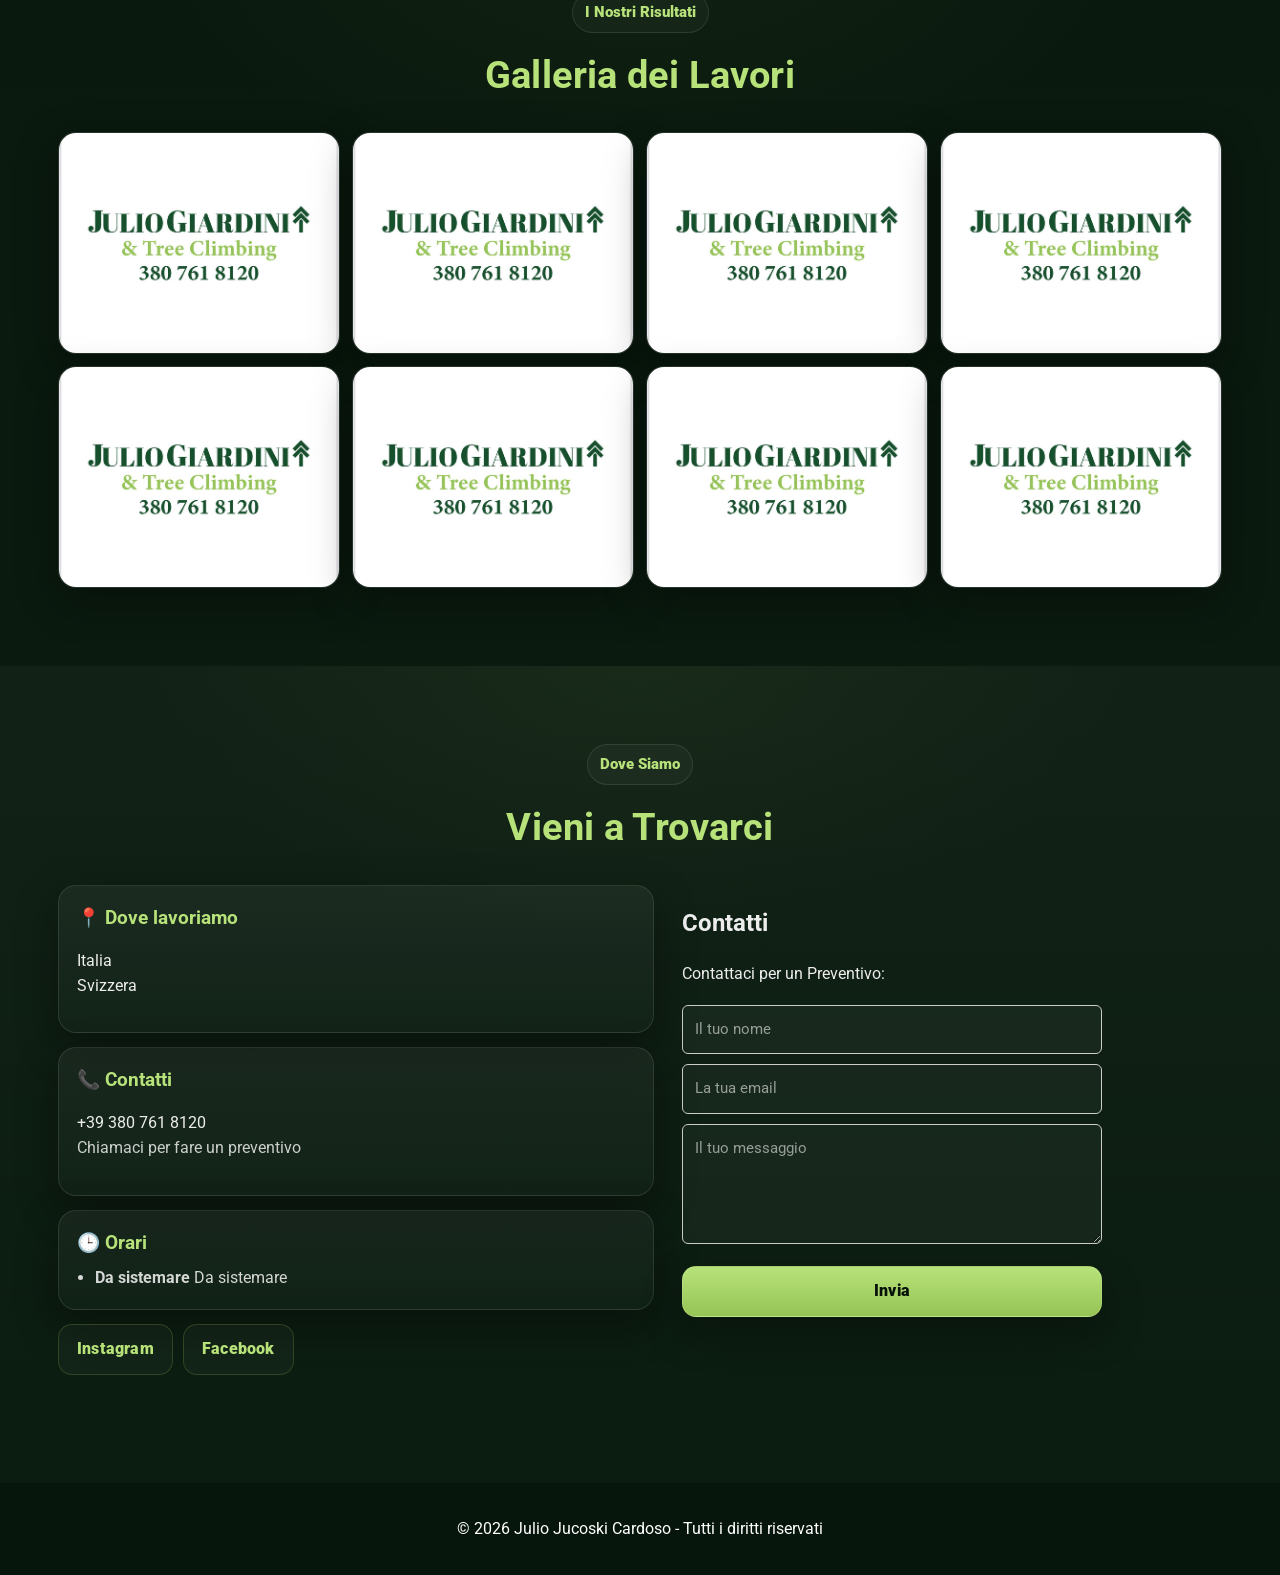
==== commit c816286c: "Update index.html" ====
--- a/index.html
+++ b/index.html
@@ -2,6 +2,15 @@
 <html lang="it">
 
 <head> <!--Pronto-->
+  <!-- Google tag (gtag.js) -->
+<script async src="https://www.googletagmanager.com/gtag/js?id=G-HMTRG233ML"></script>
+<script>
+  window.dataLayer = window.dataLayer || [];
+  function gtag(){dataLayer.push(arguments);}
+  gtag('js', new Date());
+
+  gtag('config', 'G-HMTRG233ML');
+</script>
   <meta charset="utf-8" />
   <meta name="viewport" content="width=device-width,initial-scale=1" />
 
@@ -18,7 +27,7 @@
   <link rel="icon" href="./ass/img/Logo_com_numero.jpeg" type="./ass/img/Logo_com_numero.jpeg">
   <link href="https://fonts.googleapis.com/css2?family=Roboto&display=swap" rel="stylesheet">
 
-  <link rel="stylesheet" href="css/style.css" />
+  <link rel="stylesheet" href="./css/style.css" />
 
 </head>
 
@@ -47,7 +56,7 @@
       </nav>
     </div>
   </header>
-  <script src="/js/main.js" defer></script>
+  <script src="./js/main.js" defer></script>
 </body>
 
 <main>
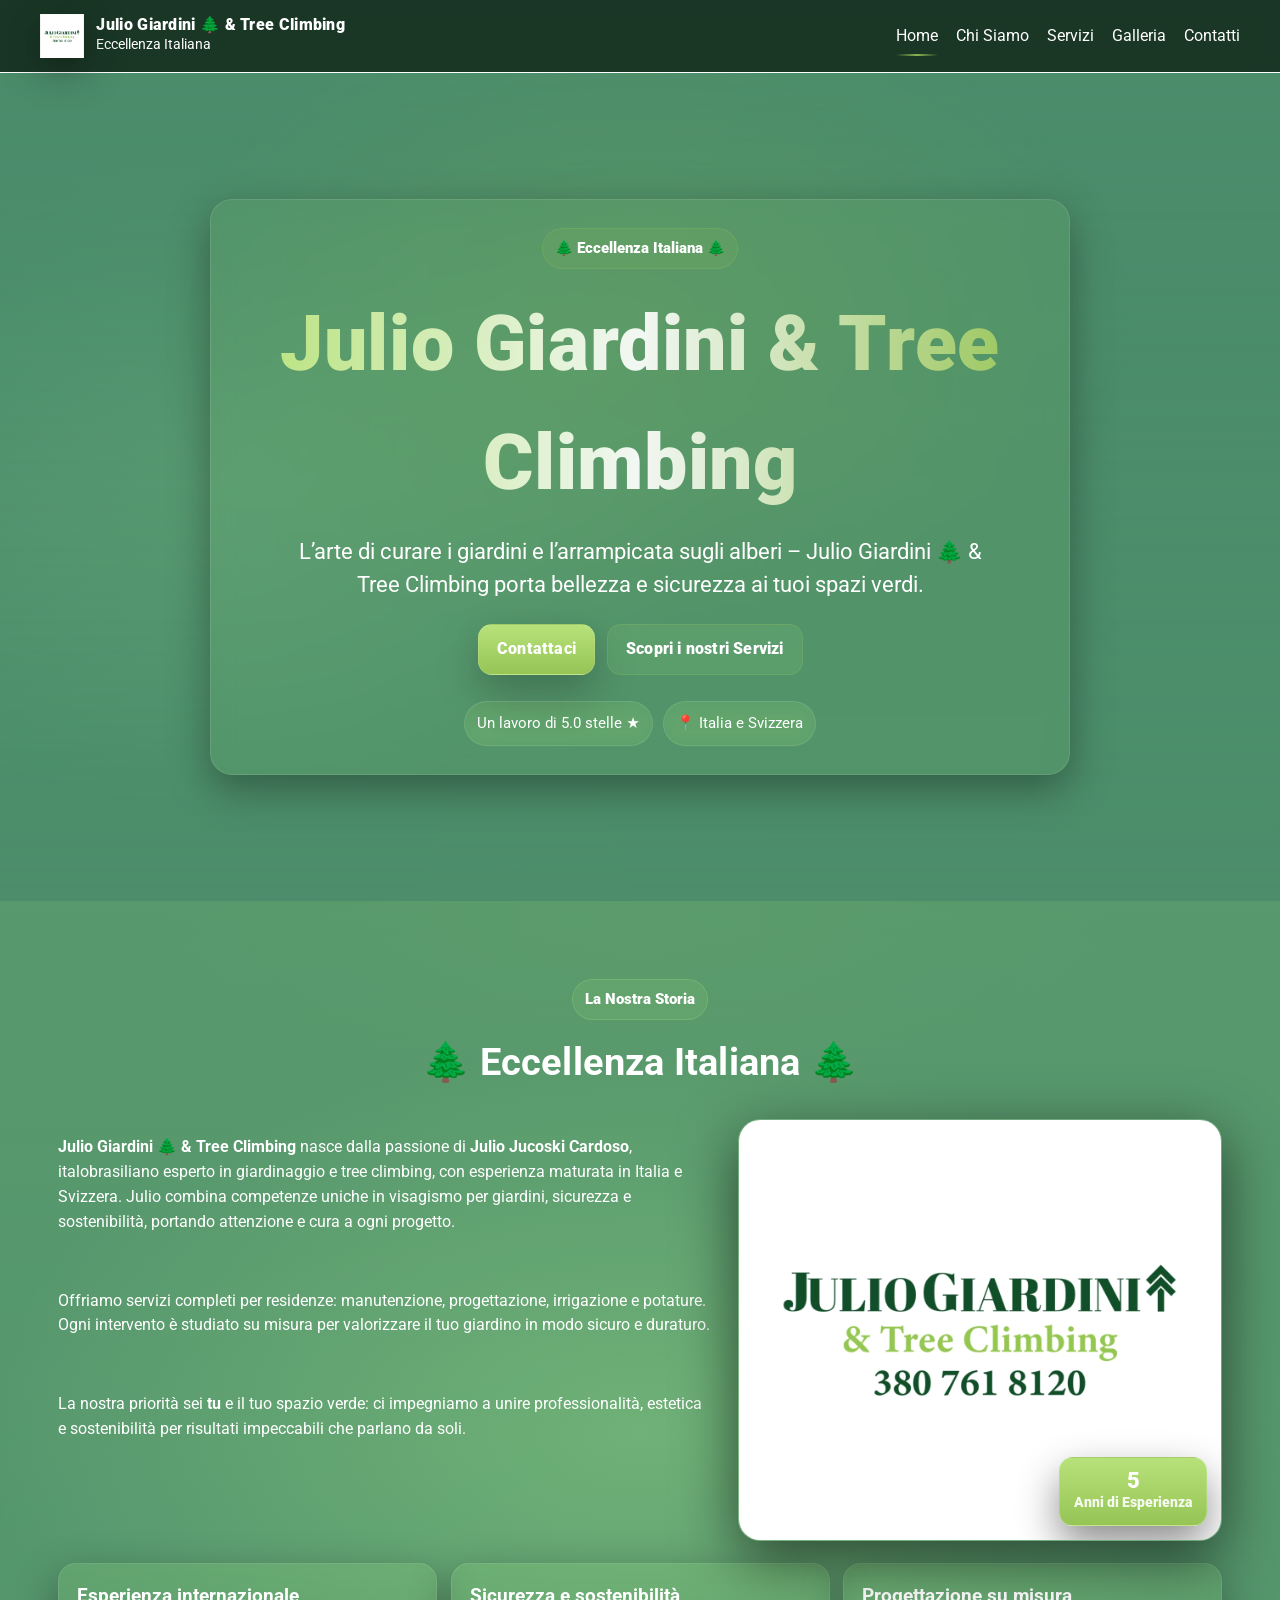
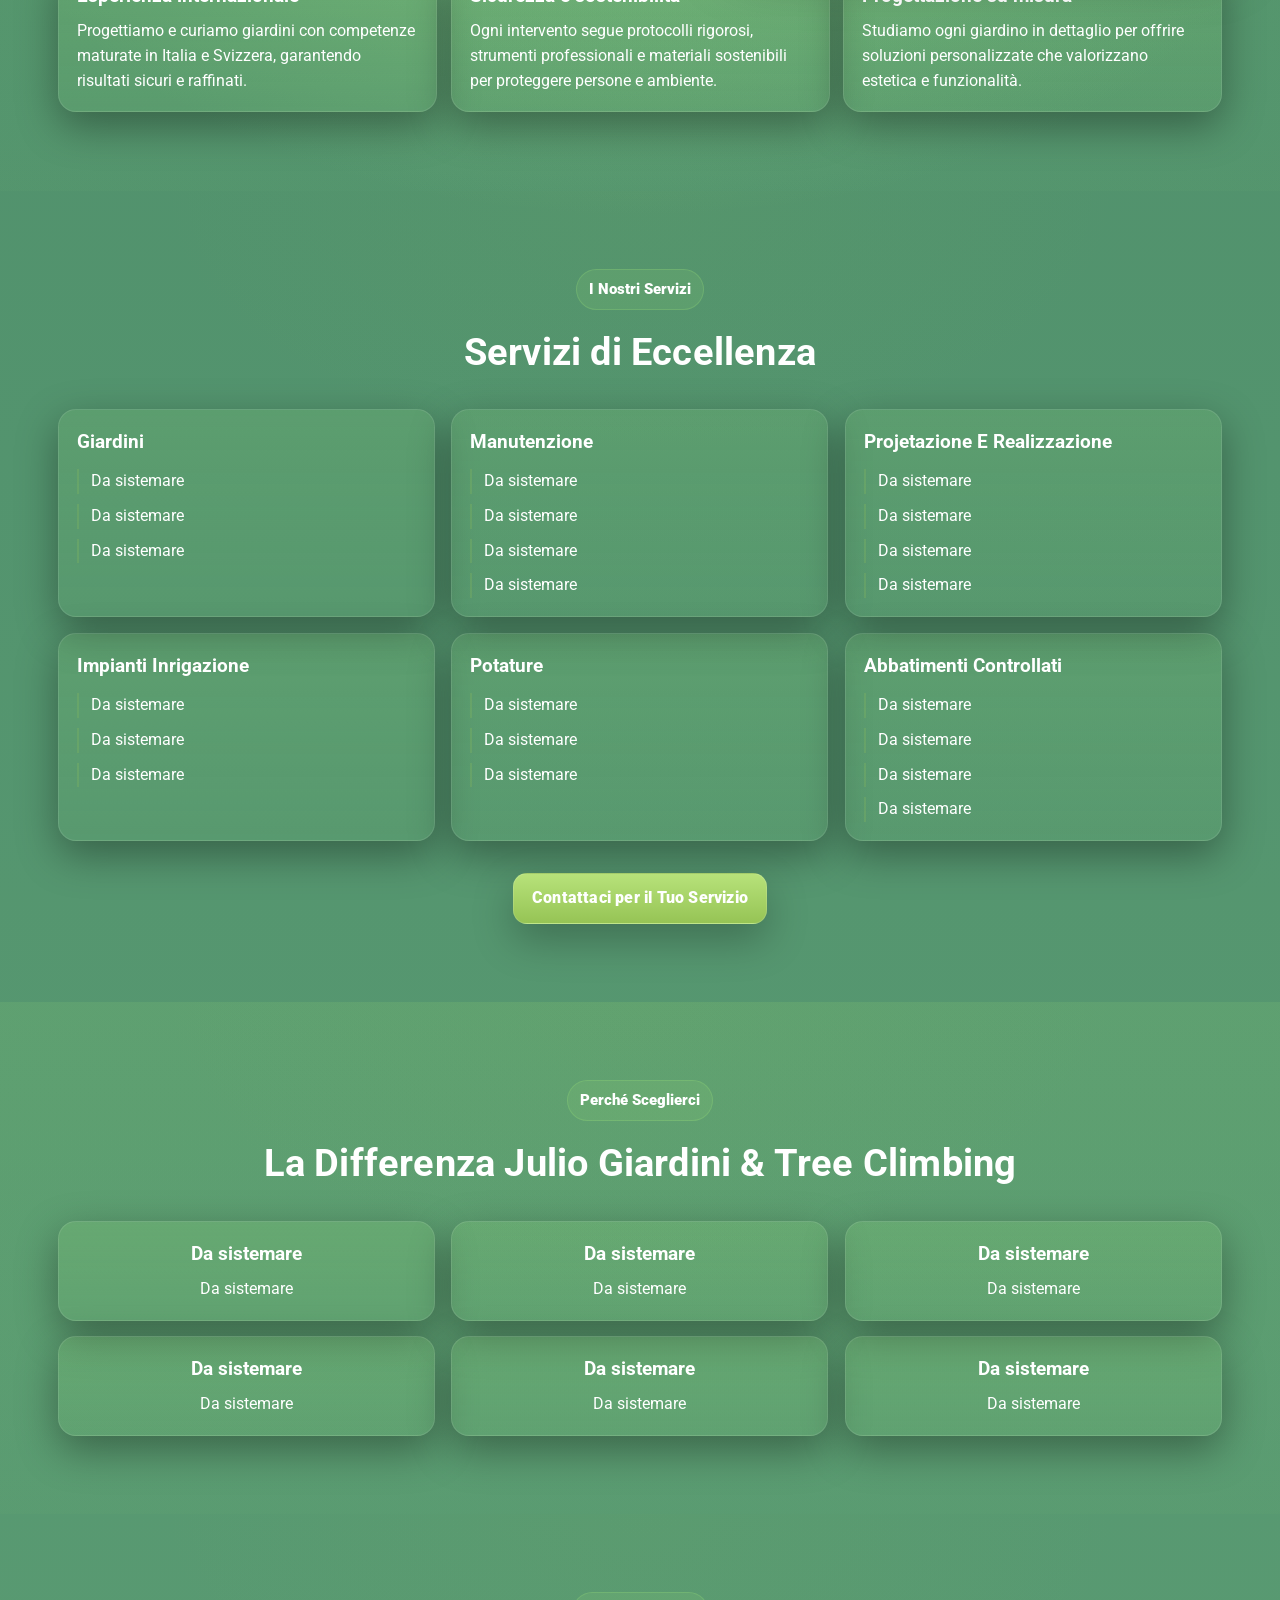
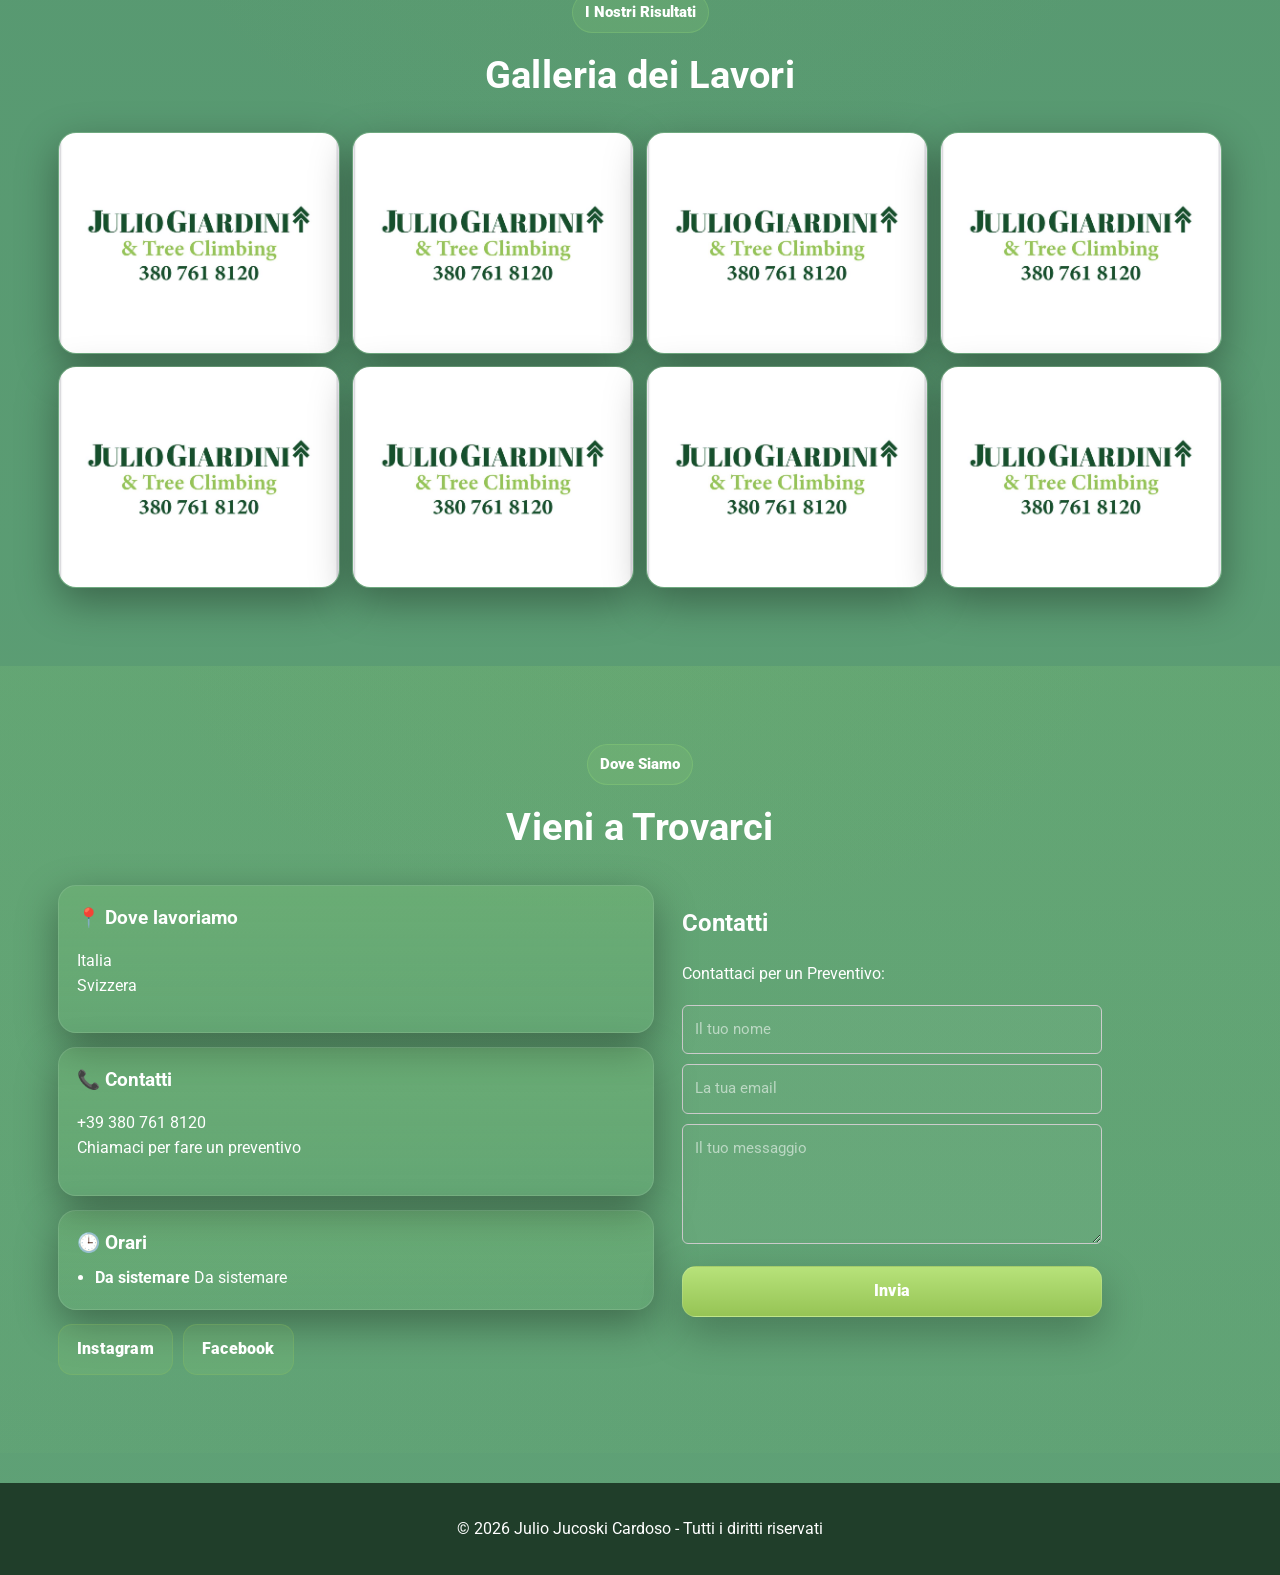
==== commit eddab07f: "Apply forest theme and update copy Large CSS overhaul to switch the site to a green/forest visual th" ====
--- a/index.html
+++ b/index.html
@@ -98,7 +98,7 @@
           <p>
             <strong>Julio Giardini 🌲 & Tree Climbing</strong> nasce dalla passione di <strong>Julio Jucoski
               Cardoso</strong>,
-            italiano esperto in giardinaggio e tree climbing, con esperienza maturata in Italia e Svizzera.
+            italobrasiliano esperto in giardinaggio e tree climbing, con esperienza maturata in Italia e Svizzera.
             Julio combina competenze uniche in visagismo per giardini, sicurezza e sostenibilità, portando attenzione e
             cura a ogni progetto.
           </p>
@@ -172,7 +172,7 @@
         </article>
 
         <article class="service-card">
-          <h3>projetazione</h3>
+          <h3>projetazione e realizzazione</h3>
           <ul class="service-list">
             <li>Da sistemare</li>
             <li>Da sistemare</li>
@@ -200,7 +200,7 @@
         </article>
 
         <article class="service-card">
-          <h3>Abbatimenti</h3>
+          <h3>Abbatimenti controllati</h3>
           <ul class="service-list">
             <li>Da sistemare</li>
             <li>Da sistemare</li>
--- a/css/style.css
+++ b/css/style.css
@@ -1,22 +1,22 @@
-:root{
+:root {
   /* Premium Forest palette */
-  --bg0: #07140b;
-  --bg1: #0b1c10;
-  --surface: rgba(255,255,255,0.06);
-  --surface2: rgba(255,255,255,0.04);
-
-  --text: rgba(255,255,255,0.92);
-  --text2: rgba(255,255,255,0.78);
-  --muted: rgba(150,196,85,0.92);
+  --bg0: #4a8a68;
+  --bg1: #5fa176;
+  --surface: rgba(160, 230, 120, 0.509);
+  --surface2: rgba(160, 230, 120, 0.08);
+
+  --text: #ffffff;
+  --text2: #ffffff;
+  --muted: rgba(255, 255, 255, 0.92);
 
   --primary: #96c455;
   --primary2: #b7e27a;
 
-  --border: rgba(255,255,255,0.12);
-  --border2: rgba(150,196,85,0.20);
-
-  --shadow: 0 18px 60px rgba(0,0,0,0.55);
-  --shadow-soft: 0 14px 40px rgba(0,0,0,0.35);
+  --border: rgb(255, 255, 255);
+  --border2: rgba(255, 255, 255, 0.543);
+
+  --shadow: 0 18px 60px rgba(0, 0, 0, 0.571);
+  --shadow-soft: 0 14px 40px rgba(0, 0, 0, 0.35);
 
   --radius: 18px;
   --radius2: 22px;
@@ -29,172 +29,277 @@
 }
 
 /* ---------- Reset ---------- */
-*{ box-sizing:border-box; }
-html{ scroll-behavior:smooth; }
-body{
-  margin:0;
+* {
+  box-sizing: border-box;
+}
+
+html {
+  scroll-behavior: smooth;
+}
+
+body {
+  margin: 0;
   font-family: Roboto, system-ui, -apple-system, Segoe UI, Arial, sans-serif;
   background:
-    radial-gradient(1200px 700px at var(--mx) var(--my), rgba(150,196,85,0.12), transparent 55%),
-    radial-gradient(900px 600px at 18% 10%, rgba(183,226,122,0.10), transparent 55%),
+    radial-gradient(1200px 700px at var(--mx) var(--my), rgba(160, 225, 140, 0.35), transparent 55%),
+    radial-gradient(900px 600px at 18% 10%, rgba(150, 220, 150, 0.30), transparent 55%),
     linear-gradient(180deg, var(--bg0), var(--bg1));
   color: var(--text);
   line-height: 1.55;
   overflow-x: hidden;
 }
-img{ max-width:100%; display:block; }
-a{ color: inherit; text-decoration:none; }
-button, input, select, textarea{ font: inherit; color: inherit; }
-button{ cursor:pointer; }
-::selection{ background: rgba(150,196,85,0.35); }
-.sr-only{
-  position:absolute;
-  width:1px; height:1px;
-  padding:0; margin:-1px; overflow:hidden;
-  clip:rect(0,0,0,0); border:0;
+
+img {
+  max-width: 100%;
+  display: block;
+}
+
+a {
+  color: inherit;
+  text-decoration: none;
+}
+
+button,
+input,
+select,
+textarea {
+  font: inherit;
+  color: inherit;
+}
+
+button {
+  cursor: pointer;
+}
+
+::selection {
+  background: rgba(150, 220, 150, 0.45);
+}
+
+.sr-only {
+  position: absolute;
+  width: 1px;
+  height: 1px;
+  padding: 0;
+  margin: -1px;
+  overflow: hidden;
+  clip: rect(0, 0, 0, 0);
+  border: 0;
 }
 
 /* Reduce motion */
-@media (prefers-reduced-motion: reduce){
-  *{ scroll-behavior:auto !important; }
-  .reveal, .reveal-in{ transition:none !important; animation:none !important; }
+@media (prefers-reduced-motion: reduce) {
+  * {
+    scroll-behavior: auto !important;
+  }
+
+  .reveal,
+  .reveal-in {
+    transition: none !important;
+    animation: none !important;
+  }
 }
 
 /* ---------- Layout ---------- */
-.container{
+.container {
   width: min(var(--maxw), 100%);
   margin: 0 auto;
   padding: 0 18px;
 }
-.center{ text-align:center; }
-.maxw{ max-width: 820px; margin-left:auto; margin-right:auto; }
-.mt-32{ margin-top: 32px; }
+
+.center {
+  text-align: center;
+}
+
+.maxw {
+  max-width: 820px;
+  margin-left: auto;
+  margin-right: auto;
+}
+
+.mt-32 {
+  margin-top: 32px;
+}
 
 /* NOTE: index.html uses .grid-2 in multiple places */
-.grid-2{
-  display:grid;
+.grid-2 {
+  display: grid;
   gap: 28px;
   grid-template-columns: 1fr;
 }
-@media (min-width: 900px){
-  .grid-2{ grid-template-columns: 1.05fr 0.95fr; }
-}
-
-.stack{ display:flex; flex-direction:column; gap: 14px; }
-.row{ display:flex; gap: 12px; flex-wrap: wrap; align-items:center; }
-.row-center{ justify-content:center; }
-
-.small{ font-size: 0.92rem; }
-.muted{ color: var(--text2); }
+
+@media (min-width: 900px) {
+  .grid-2 {
+    grid-template-columns: 1.05fr 0.95fr;
+  }
+}
+
+.stack {
+  display: flex;
+  flex-direction: column;
+  gap: 14px;
+}
+
+.row {
+  display: flex;
+  gap: 12px;
+  flex-wrap: wrap;
+  align-items: center;
+}
+
+.row-center {
+  justify-content: center;
+}
+
+.small {
+  font-size: 0.92rem;
+}
+
+.muted {
+  color: var(--text2);
+}
 
 /* ---------- Header ---------- */
-.header{
+.header {
   position: sticky;
   top: 0;
   z-index: 50;
-  background: rgba(7,20,11,0.70);
+  background: rgba(7, 20, 11, 0.70);
   backdrop-filter: blur(12px);
   border-bottom: 1px solid var(--border);
   transition: background .25s ease, box-shadow .25s ease, transform .25s ease;
 }
-.header.scrolled{
-  background: rgba(7,20,11,0.88);
-  box-shadow: 0 10px 30px rgba(0,0,0,0.35);
-}
-.header-inner{
-  display:flex;
-  align-items:center;
-  justify-content:space-between;
+
+.header.scrolled {
+  background: rgba(7, 20, 11, 0.88);
+  box-shadow: 0 10px 30px rgba(0, 0, 0, 0.35);
+}
+
+.header-inner {
+  display: flex;
+  align-items: center;
+  justify-content: space-between;
   gap: 14px;
   padding: 14px 0;
   position: relative;
   transition: padding .25s ease;
 }
-.header.scrolled .header-inner{ padding: 10px 0; }
-
-.brand{
-  display:flex;
-  align-items:center;
+
+.header.scrolled .header-inner {
+  padding: 10px 0;
+}
+
+.brand {
+  display: flex;
+  align-items: center;
   gap: 12px;
   min-width: 0;
 }
-.brand-logo{
-  width:auto;
+
+.brand-logo {
+  width: auto;
   height: 44px;
-  filter: drop-shadow(0 10px 20px rgba(0,0,0,0.40));
-}
-.brand-text{ min-width: 0; }
-.brand-title{
+  filter: drop-shadow(0 10px 20px rgba(0, 0, 0, 0.40));
+}
+
+.brand-text {
+  min-width: 0;
+}
+
+.brand-title {
   font-weight: 900;
   letter-spacing: 0.3px;
-  color: var(--primary2);
+  color: #ffffff;
   line-height: 1.1;
 }
-.brand-subtitle{
+
+.brand-subtitle {
   font-size: 0.9rem;
-  color: rgba(183,226,122,0.78);
+  color: #ffffff;
 }
 
 /* Mobile nav */
-.nav{
-  display:none;
-  align-items:center;
+.nav {
+  display: none;
+  align-items: center;
   gap: 18px;
 }
-.nav-link{
-  color: rgba(255,255,255,0.78);
+
+.nav-link {
+  color: #ffffff;
   transition: color .2s ease, transform .2s ease;
   position: relative;
 }
-.nav-link:hover{ color: var(--primary2); transform: translateY(-1px); }
-.nav-link.active{
-  color: var(--primary2);
-}
-.nav-link.active::after{
-  content:"";
-  position:absolute;
+
+.nav-link:hover {
+  color: #ffffff;
+  transform: translateY(-1px);
+}
+
+.nav-link.active {
+  color: #ffffff;
+}
+
+.nav-link.active::after {
+  content: "";
+  position: absolute;
   left: 0;
   right: 0;
   bottom: -8px;
   height: 2px;
   border-radius: 999px;
-  background: linear-gradient(90deg, transparent, rgba(150,196,85,0.9), transparent);
-}
-
-.nav-toggle{
+  background: linear-gradient(90deg, transparent, rgba(150, 196, 85, 0.9), transparent);
+}
+
+.nav-toggle {
   width: 46px;
   height: 42px;
   border-radius: 14px;
   border: 1px solid var(--border);
-  background: rgba(255,255,255,0.04);
-  display:flex;
-  align-items:center;
-  justify-content:center;
+  background: rgba(255, 255, 255, 0.04);
+  display: flex;
+  align-items: center;
+  justify-content: center;
   transition: transform .15s ease, background .2s ease;
 }
-.nav-toggle:hover{ transform: translateY(-1px); background: rgba(255,255,255,0.06); }
-.nav-toggle-lines{
+
+.nav-toggle:hover {
+  transform: translateY(-1px);
+  background: rgba(255, 255, 255, 0.06);
+}
+
+.nav-toggle-lines {
   width: 20px;
   height: 14px;
-  display:block;
+  display: block;
   position: relative;
 }
+
 .nav-toggle-lines::before,
-.nav-toggle-lines::after{
-  content:"";
-  position:absolute;
-  left:0; right:0;
-  height:2px;
-  background: rgba(255,255,255,0.82);
+.nav-toggle-lines::after {
+  content: "";
+  position: absolute;
+  left: 0;
+  right: 0;
+  height: 2px;
+  background: rgba(255, 255, 255, 0.82);
   border-radius: 999px;
   transition: transform .2s ease, top .2s ease, bottom .2s ease, opacity .2s ease;
 }
-.nav-toggle-lines::before{ top:2px; }
-.nav-toggle-lines::after{ bottom:2px; }
-.nav-open .nav{ display:flex; }
-
-@media (max-width: 899px){
-  .nav-open .nav{
+
+.nav-toggle-lines::before {
+  top: 2px;
+}
+
+.nav-toggle-lines::after {
+  bottom: 2px;
+}
+
+.nav-open .nav {
+  display: flex;
+}
+
+@media (max-width: 899px) {
+  .nav-open .nav {
     position: absolute;
     top: 64px;
     left: 0;
@@ -203,413 +308,575 @@
     padding: 14px;
     flex-direction: column;
     gap: 14px;
-    background: rgba(8,18,11,0.96);
+    background: rgba(80, 140, 110, 0.96);
     border: 1px solid var(--border);
     border-radius: 16px;
     box-shadow: var(--shadow);
   }
 }
 
-@media (min-width: 900px){
-  .nav{ display:flex; }
-  .nav-toggle{ display:none; }
+@media (min-width: 900px) {
+  .nav {
+    display: flex;
+  }
+
+  .nav-toggle {
+    display: none;
+  }
 }
 
 /* ---------- Buttons ---------- */
-.btn{
-  display:inline-flex;
-  align-items:center;
-  justify-content:center;
+.btn {
+  display: inline-flex;
+  align-items: center;
+  justify-content: center;
   gap: 8px;
   padding: 12px 18px;
   border-radius: 14px;
-  border: 1px solid rgba(255,255,255,0.12);
+  border: 1px solid rgba(255, 255, 255, 0.12);
   background: linear-gradient(180deg, var(--primary2), var(--primary));
-  color: #061109;
+  color: #ffffff;
   font-weight: 900;
   letter-spacing: 0.2px;
-  box-shadow: 0 16px 40px rgba(0,0,0,0.25);
+  box-shadow: 0 16px 40px rgba(0, 0, 0, 0.25);
   transition: transform .15s ease, filter .15s ease, box-shadow .2s ease;
   will-change: transform;
 }
-.btn:hover{ filter: brightness(1.03); transform: translateY(-2px); box-shadow: 0 18px 52px rgba(0,0,0,0.30); }
-.btn:active{ transform: translateY(0); }
-
-.btn-small{ padding: 10px 14px; border-radius: 12px; }
-.btn-large{ padding: 14px 22px; border-radius: 16px; font-size: 1.05rem; }
-.btn-block{ width: 100%; }
-
-.btn-ghost{
-  background: rgba(255,255,255,0.03);
-  color: var(--primary2);
-  border: 1px solid rgba(150,196,85,0.22);
+
+.btn:hover {
+  filter: brightness(1.03);
+  transform: translateY(-2px);
+  box-shadow: 0 18px 52px rgba(0, 0, 0, 0.30);
+}
+
+.btn:active {
+  transform: translateY(0);
+}
+
+.btn-small {
+  padding: 10px 14px;
+  border-radius: 12px;
+}
+
+.btn-large {
+  padding: 14px 22px;
+  border-radius: 16px;
+  font-size: 1.05rem;
+}
+
+.btn-block {
+  width: 100%;
+}
+
+.btn-ghost {
+  background: rgba(160, 230, 120, 0.12);
+  color: #ffffff;
+  border: 1px solid rgba(150, 196, 85, 0.22);
   box-shadow: none;
 }
-.btn-ghost:hover{ background: rgba(150,196,85,0.10); }
-
-.btn:focus-visible, .nav-toggle:focus-visible, .gallery-item:focus-visible, .modal-close:focus-visible{
-  outline: 3px solid rgba(150,196,85,0.28);
+
+.btn-ghost:hover {
+  background: rgba(160, 230, 120, 0.20);
+}
+
+.btn:focus-visible,
+.nav-toggle:focus-visible,
+.gallery-item:focus-visible,
+.modal-close:focus-visible {
+  outline: 3px solid rgba(150, 196, 85, 0.28);
   outline-offset: 3px;
 }
 
 /* ---------- Badge ---------- */
-.badge{
-  display:inline-flex;
-  align-items:center;
-  justify-content:center;
+.badge {
+  display: inline-flex;
+  align-items: center;
+  justify-content: center;
   gap: 6px;
   padding: 8px 12px;
   border-radius: 999px;
-  border: 1px solid rgba(150,196,85,0.22);
-  background: rgba(150,196,85,0.12);
-  color: var(--primary2);
+  border: 1px solid rgba(150, 196, 85, 0.22);
+  background: rgba(150, 196, 85, 0.12);
+  color: #ffffff;
   font-weight: 900;
   font-size: 0.92rem;
 }
-.badge-soft{
-  background: rgba(255,255,255,0.03);
-  border-color: rgba(255,255,255,0.10);
+
+.badge-soft {
+  background: rgba(160, 230, 120, 0.12);
+  border-color: rgba(160, 230, 120, 0.22);
 }
 
 /* ---------- Sections ---------- */
-.section{
+.section {
   padding: 78px 0;
   position: relative;
 }
-.section::before{
-  content:"";
-  position:absolute;
+
+.section::before {
+  content: "";
+  position: absolute;
   inset: 0;
-  pointer-events:none;
-  background: radial-gradient(900px 500px at 50% 0%, rgba(150,196,85,0.06), transparent 55%);
+  pointer-events: none;
+  background: radial-gradient(900px 500px at 50% 0%, rgba(150, 196, 85, 0.06), transparent 55%);
   opacity: 0.9;
 }
-.section > .container{ position: relative; z-index: 1; }
-
-.section-alt{
-  background: linear-gradient(180deg, rgba(255,255,255,0.03), rgba(255,255,255,0.00));
-}
-.section-head{
+
+.section>.container {
+  position: relative;
+  z-index: 1;
+}
+
+.section-alt {
+  background: linear-gradient(180deg, rgba(160, 230, 120, 0.12), rgba(160, 230, 120, 0.03));
+}
+
+.section-head {
   margin-bottom: 28px;
 }
-.section-head h2{
+
+.section-head h2 {
   margin: 12px 0 10px;
   font-size: clamp(1.9rem, 3vw, 2.8rem);
-  color: var(--primary2);
+  color: #ffffff;
   letter-spacing: 0.2px;
 }
-.section-head p{
+
+.section-head p {
   margin: 0 auto;
   max-width: 780px;
-  color: var(--text2);
+  color: #ffffff;
 }
 
 /* ---------- Hero ---------- */
-.hero{
+.hero {
   position: relative;
   min-height: 92vh;
-  display:flex;
-  align-items:center;
-  overflow:hidden;
-}
-.hero::after{
-  content:"";
-  position:absolute;
-  inset:0;
-  background: radial-gradient(900px 600px at 50% 30%, rgba(150,196,85,0.16), transparent 55%);
-  pointer-events:none;
+  display: flex;
+  align-items: center;
+  overflow: hidden;
+}
+
+.hero::after {
+  content: "";
+  position: absolute;
+  inset: 0;
+  background: radial-gradient(900px 600px at 50% 30%, rgba(150, 196, 85, 0.16), transparent 55%);
+  pointer-events: none;
   z-index: 1;
 }
-.hero-bg{
-  position:absolute;
-  inset:-8%;
+
+.hero-bg {
+  position: absolute;
+  inset: -8%;
   background:
-    linear-gradient(180deg, rgba(7,20,11,0.75), rgba(7,20,11,0.25)),
+    linear-gradient(180deg, rgba(80, 140, 110, 0.75), rgba(80, 140, 110, 0.25)),
     url("../Img/hero_banner_20251217_222020.png");
   background-size: cover;
   background-position: center;
-  transform: translate3d(0,0,0) scale(1.05);
+  transform: translate3d(0, 0, 0) scale(1.05);
   filter: saturate(1.08) contrast(1.02);
   will-change: transform;
 }
-.hero-inner{
+
+.hero-inner {
   position: relative;
   z-index: 2;
   padding-top: 40px;
   padding-bottom: 40px;
 }
-.hero-content{
+
+.hero-content {
   max-width: 860px;
-  text-align:center;
+  text-align: center;
   margin: 0 auto;
-  background: rgba(255,255,255,0.02);
-  border: 1px solid rgba(255,255,255,0.10);
+  background: rgba(160, 230, 120, 0.08);
+  border: 1px solid rgba(255, 255, 255, 0.10);
   border-radius: var(--radius2);
   padding: clamp(18px, 3vw, 28px);
   box-shadow: var(--shadow-soft);
   backdrop-filter: blur(10px);
 }
-.hero-title{
+
+.hero-title {
   font-size: clamp(2.7rem, 6vw, 5.0rem);
   margin: 16px 0 12px;
   font-weight: 950;
   letter-spacing: 0.6px;
-  background: linear-gradient(90deg, var(--primary2), rgba(255,255,255,0.92), var(--primary));
+  background: linear-gradient(90deg, var(--primary2), rgba(255, 255, 255, 0.92), var(--primary));
   -webkit-background-clip: text;
   background-clip: text;
   color: transparent;
 }
-.hero-lead{
+
+.hero-lead {
   font-size: clamp(1.05rem, 2vw, 1.35rem);
-  color: rgba(255,255,255,0.82);
+  color: #ffffff;
   margin: 0 auto 22px;
   max-width: 720px;
 }
-.hero-actions{
-  display:flex;
+
+.hero-actions {
+  display: flex;
   gap: 12px;
-  justify-content:center;
+  justify-content: center;
   flex-wrap: wrap;
   margin-top: 10px;
 }
-.hero-meta{
+
+.hero-meta {
   margin-top: 26px;
-  display:flex;
+  display: flex;
   gap: 10px;
-  justify-content:center;
+  justify-content: center;
   flex-wrap: wrap;
 }
-.meta-pill{
+
+.meta-pill {
   padding: 10px 12px;
   border-radius: 999px;
-  border: 1px solid rgba(255,255,255,0.10);
-  background: rgba(255,255,255,0.03);
-  color: rgba(255,255,255,0.75);
+  border: 1px solid rgba(255, 255, 255, 0.10);
+  background: rgba(160, 230, 120, 0.12);
+  color: #ffffff;
   font-size: 0.95rem;
   backdrop-filter: blur(10px);
 }
 
 /* booking intro */
-.booking-hero{ padding-top: 42px; padding-bottom: 28px; }
-.lead{ font-size: 1.12rem; }
+.booking-hero {
+  padding-top: 42px;
+  padding-bottom: 28px;
+}
+
+.lead {
+  font-size: 1.12rem;
+}
 
 /* ---------- Cards ---------- */
-.cards{
-  display:grid;
+.cards {
+  display: grid;
   gap: 14px;
 }
-.cards-3{ grid-template-columns: 1fr; }
-.cards-6{ grid-template-columns: 1fr; }
-@media (min-width: 760px){
-  .cards-3{ grid-template-columns: repeat(3, 1fr); }
-  .cards-6{ grid-template-columns: repeat(2, 1fr); gap: 16px; }
-}
-@media (min-width: 1000px){
-  .cards-6{ grid-template-columns: repeat(3, 1fr); }
-}
-
-.card{
-  background: linear-gradient(180deg, rgba(255,255,255,0.06), rgba(255,255,255,0.03));
-  border: 1px solid rgba(255,255,255,0.10);
+
+.cards-3 {
+  grid-template-columns: 1fr;
+}
+
+.cards-6 {
+  grid-template-columns: 1fr;
+}
+
+@media (min-width: 760px) {
+  .cards-3 {
+    grid-template-columns: repeat(3, 1fr);
+  }
+
+  .cards-6 {
+    grid-template-columns: repeat(2, 1fr);
+    gap: 16px;
+  }
+}
+
+@media (min-width: 1000px) {
+  .cards-6 {
+    grid-template-columns: repeat(3, 1fr);
+  }
+}
+
+.card {
+  background: linear-gradient(180deg, rgba(160, 230, 120, 0.15), rgba(160, 230, 120, 0.08));
+  border: 1px solid rgba(255, 255, 255, 0.10);
   border-radius: var(--radius);
   padding: 18px;
   box-shadow: var(--shadow-soft);
   transition: transform .25s ease, border-color .25s ease, box-shadow .25s ease;
   will-change: transform;
 }
-.card:hover{
+
+.card:hover {
   transform: translateY(-4px);
-  border-color: rgba(150,196,85,0.22);
-  box-shadow: 0 18px 60px rgba(0,0,0,0.50);
-}
-.card h3{
+  border-color: rgba(150, 196, 85, 0.22);
+  box-shadow: 0 18px 60px rgba(0, 0, 0, 0.50);
+}
+
+.card h3 {
   margin: 0 0 8px;
-  color: var(--primary2);
-}
-.card p{ margin: 0; color: rgba(255,255,255,0.78); }
-.card-center{ text-align:center; }
-
-.media-card{
+  color: #ffffff;
+}
+
+.card p {
+  margin: 0;
+  color: #ffffff;
+}
+
+.card-center {
+  text-align: center;
+}
+
+.media-card {
   position: relative;
   border-radius: var(--radius2);
-  overflow:hidden;
-  border: 1px solid rgba(255,255,255,0.10);
-  background: rgba(255,255,255,0.03);
+  overflow: hidden;
+  border: 1px solid rgba(255, 255, 255, 0.10);
+  background: rgba(160, 230, 120, 0.08);
   box-shadow: var(--shadow);
 }
-.media-img{
+
+.media-img {
   width: 100%;
   height: 380px;
   object-fit: cover;
   filter: contrast(1.03) saturate(1.05);
   transform: scale(1.03);
 }
-.floating-stat{
-  position:absolute;
+
+.floating-stat {
+  position: absolute;
   right: 14px;
   bottom: 14px;
   background: linear-gradient(180deg, var(--primary2), var(--primary));
-  color: #061109;
+  color: #ffffff;
   padding: 12px 14px;
   border-radius: 14px;
-  box-shadow: 0 18px 40px rgba(0,0,0,0.45);
-  text-align:center;
-  border: 1px solid rgba(255,255,255,0.14);
-}
-.stat-number{ font-weight: 950; font-size: 1.35rem; line-height:1; }
-.stat-label{ font-size: 0.86rem; font-weight: 900; opacity: 0.9; }
+  box-shadow: 0 18px 40px rgba(0, 0, 0, 0.45);
+  text-align: center;
+  border: 1px solid rgba(255, 255, 255, 0.14);
+}
+
+.stat-number {
+  font-weight: 950;
+  font-size: 1.35rem;
+  line-height: 1;
+}
+
+.stat-label {
+  font-size: 0.86rem;
+  font-weight: 900;
+  opacity: 0.9;
+}
 
 /* ---------- Services ---------- */
-.service-grid{
-  display:grid;
+.service-grid {
+  display: grid;
   gap: 16px;
   grid-template-columns: 1fr;
 }
-@media (min-width: 820px){
-  .service-grid{ grid-template-columns: repeat(2, 1fr); }
-}
-@media (min-width: 1100px){
-  .service-grid{ grid-template-columns: repeat(3, 1fr); }
-}
-.service-card{
-  background: linear-gradient(180deg, rgba(255,255,255,0.05), rgba(255,255,255,0.02));
-  border: 1px solid rgba(255,255,255,0.10);
+
+@media (min-width: 820px) {
+  .service-grid {
+    grid-template-columns: repeat(2, 1fr);
+  }
+}
+
+@media (min-width: 1100px) {
+  .service-grid {
+    grid-template-columns: repeat(3, 1fr);
+  }
+}
+
+.service-card {
+  background: linear-gradient(180deg, rgba(160, 230, 120, 0.12), rgba(160, 230, 120, 0.05));
+  border: 1px solid rgba(255, 255, 255, 0.10);
   border-radius: var(--radius);
   padding: 18px;
   box-shadow: var(--shadow-soft);
   transition: border-color .25s ease, transform .25s ease, box-shadow .25s ease;
   will-change: transform;
 }
-.service-card:hover{
-  border-color: rgba(150,196,85,0.24);
+
+.service-card:hover {
+  border-color: rgba(150, 196, 85, 0.24);
   transform: translateY(-4px);
-  box-shadow: 0 18px 60px rgba(0,0,0,0.50);
-}
-.service-card h3{
+  box-shadow: 0 18px 60px rgba(0, 0, 0, 0.50);
+}
+
+.service-card h3 {
   margin: 0 0 12px;
-  color: var(--primary2);
+  color: #ffffff;
   text-transform: capitalize;
 }
-.service-list{
-  list-style:none;
-  padding:0;
-  margin:0;
-  display:flex;
-  flex-direction:column;
+
+.service-list {
+  list-style: none;
+  padding: 0;
+  margin: 0;
+  display: flex;
+  flex-direction: column;
   gap: 10px;
 }
-.service-list li{
-  border-left: 2px solid rgba(150,196,85,0.22);
+
+.service-list li {
+  border-left: 2px solid rgba(150, 196, 85, 0.22);
   padding-left: 12px;
 }
-.service-list strong{ display:block; }
-.service-list span{ display:block; color: rgba(255,255,255,0.70); font-size: 0.92rem; }
+
+.service-list strong {
+  display: block;
+}
+
+.service-list span {
+  display: block;
+  color: #ffffff;
+  font-size: 0.92rem;
+}
 
 /* ---------- Gallery ---------- */
-.gallery{
-  display:grid;
+.gallery {
+  display: grid;
   gap: 12px;
   grid-template-columns: 1fr 1fr;
 }
-@media (min-width: 860px){
-  .gallery{ grid-template-columns: repeat(4, 1fr); }
-}
-.gallery-item{
+
+@media (min-width: 860px) {
+  .gallery {
+    grid-template-columns: repeat(4, 1fr);
+  }
+}
+
+.gallery-item {
   position: relative;
   padding: 0;
-  border: 1px solid rgba(255,255,255,0.10);
+  border: 1px solid rgba(255, 255, 255, 0.10);
   border-radius: 18px;
-  overflow:hidden;
-  background: rgba(255,255,255,0.02);
+  overflow: hidden;
+  background: rgba(160, 230, 120, 0.08);
   box-shadow: var(--shadow-soft);
   transition: transform .25s ease, box-shadow .25s ease, border-color .25s ease;
   will-change: transform;
 }
-.gallery-item:hover{
+
+.gallery-item:hover {
   transform: translateY(-4px);
-  border-color: rgba(150,196,85,0.20);
-  box-shadow: 0 18px 60px rgba(0,0,0,0.50);
-}
-.gallery-item img{
+  border-color: rgba(150, 196, 85, 0.20);
+  box-shadow: 0 18px 60px rgba(0, 0, 0, 0.50);
+}
+
+.gallery-item img {
   width: 100%;
   height: 220px;
   object-fit: cover;
   transition: transform .35s ease;
 }
-.gallery-item:hover img{ transform: scale(1.06); }
-
-.gallery-overlay{
-  position:absolute;
-  inset:0;
-  background: linear-gradient(180deg, rgba(0,0,0,0), rgba(0,0,0,0.80));
-  opacity:0;
-  display:flex;
-  flex-direction:column;
-  justify-content:flex-end;
+
+.gallery-item:hover img {
+  transform: scale(1.06);
+}
+
+.gallery-overlay {
+  position: absolute;
+  inset: 0;
+  background: linear-gradient(180deg, rgba(0, 0, 0, 0), rgba(0, 0, 0, 0.80));
+  opacity: 0;
+  display: flex;
+  flex-direction: column;
+  justify-content: flex-end;
   padding: 14px;
   transition: opacity .2s ease;
 }
-.gallery-item:hover .gallery-overlay{ opacity:1; }
-.gallery-overlay span:first-child{ color: var(--primary2); font-weight: 900; }
-.gallery-overlay span:last-child{ color: rgba(255,255,255,0.82); font-size: 0.9rem; }
+
+.gallery-item:hover .gallery-overlay {
+  opacity: 1;
+}
+
+.gallery-overlay span:first-child {
+  color: #ffffff;
+  font-weight: 900;
+}
+
+.gallery-overlay span:last-child {
+  color: #ffffff;
+  font-size: 0.9rem;
+}
 
 /* ---------- Modal ---------- */
-.modal{
+.modal {
   width: min(980px, calc(100% - 24px));
-  border: 1px solid rgba(255,255,255,0.12);
+  border: 1px solid rgba(255, 255, 255, 0.12);
   border-radius: 20px;
   padding: 14px;
-  background: rgba(7,20,11,0.96);
+  background: rgba(80, 140, 110, 0.96);
   color: var(--text);
   box-shadow: var(--shadow);
 }
-.modal::backdrop{ background: rgba(0,0,0,0.72); }
-.modal img{ width: 100%; height: auto; border-radius: 16px; }
-.modal-close{
-  position:absolute;
+
+.modal::backdrop {
+  background: rgba(0, 0, 0, 0.72);
+}
+
+.modal img {
+  width: 100%;
+  height: auto;
+  border-radius: 16px;
+}
+
+.modal-close {
+  position: absolute;
   top: 10px;
   right: 10px;
   width: 44px;
   height: 44px;
   border-radius: 14px;
-  border: 1px solid rgba(255,255,255,0.12);
-  background: rgba(255,255,255,0.05);
-  color: rgba(255,255,255,0.92);
+  border: 1px solid rgba(255, 255, 255, 0.12);
+  background: rgba(160, 230, 120, 0.12);
+  color: #ffffff;
   font-size: 1.7rem;
   line-height: 1;
   transition: transform .15s ease, background .2s ease;
 }
-.modal-close:hover{ transform: translateY(-1px); background: rgba(255,255,255,0.08); }
+
+.modal-close:hover {
+  transform: translateY(-1px);
+  background: rgba(160, 230, 120, 0.18);
+}
 
 /* ---------- Contact / CTA ---------- */
-.info-card{
-  background: linear-gradient(180deg, rgba(255,255,255,0.05), rgba(255,255,255,0.02));
-  border: 1px solid rgba(255,255,255,0.10);
+.info-card {
+  background: linear-gradient(180deg, rgba(160, 230, 120, 0.12), rgba(160, 230, 120, 0.05));
+  border: 1px solid rgba(255, 255, 255, 0.10);
   border-radius: var(--radius);
   padding: 18px;
   box-shadow: var(--shadow-soft);
   transition: transform .25s ease, border-color .25s ease;
 }
-.info-card:hover{
+
+.info-card:hover {
   transform: translateY(-3px);
-  border-color: rgba(150,196,85,0.22);
-}
-.info-card h3{ margin: 0 0 8px; color: var(--primary2); }
-.hours{ margin: 0; padding-left: 18px; color: rgba(255,255,255,0.82); }
-.social-row{ display:flex; gap: 10px; flex-wrap: wrap; }
-
-.cta-box{
-  background: radial-gradient(700px 400px at 30% 10%, rgba(150,196,85,0.12), transparent 55%),
-              linear-gradient(180deg, rgba(255,255,255,0.06), rgba(255,255,255,0.03));
-  border: 1px solid rgba(150,196,85,0.20);
+  border-color: rgba(150, 196, 85, 0.22);
+}
+
+.info-card h3 {
+  margin: 0 0 8px;
+  color: #ffffff;
+}
+
+.hours {
+  margin: 0;
+  padding-left: 18px;
+  color: #ffffff;
+}
+
+.social-row {
+  display: flex;
+  gap: 10px;
+  flex-wrap: wrap;
+}
+
+.cta-box {
+  background: radial-gradient(700px 400px at 30% 10%, rgba(150, 196, 85, 0.12), transparent 55%),
+    linear-gradient(180deg, rgba(160, 230, 120, 0.12), rgba(160, 230, 120, 0.05));
+  border: 1px solid rgba(150, 196, 85, 0.20);
   border-radius: var(--radius2);
   padding: 22px;
   box-shadow: var(--shadow);
 }
-.cta-box h3{ margin:0 0 10px; color: var(--primary2); }
+
+.cta-box h3 {
+  margin: 0 0 10px;
+  color: var(--primary2);
+}
 
 /* ---------- Floating CTA (created by JS) ---------- */
-.floating-cta{
+.floating-cta {
   position: fixed;
   right: 14px;
   bottom: 14px;
@@ -617,20 +884,29 @@
   padding: 12px 16px;
   border-radius: 999px;
   background: linear-gradient(180deg, var(--primary2), var(--primary));
-  color: #061109;
+  color: #ffffff;
   font-weight: 950;
-  box-shadow: 0 18px 44px rgba(0,0,0,0.55);
-  border: 1px solid rgba(255,255,255,0.14);
-  display:inline-flex;
-  align-items:center;
+  box-shadow: 0 18px 44px rgba(0, 0, 0, 0.55);
+  border: 1px solid rgba(255, 255, 255, 0.14);
+  display: inline-flex;
+  align-items: center;
   gap: 10px;
   transform: translateZ(0);
 }
-.floating-cta:hover{ filter: brightness(1.03); transform: translateY(-2px); }
-@media (min-width: 900px){ .floating-cta{ display:none; } }
+
+.floating-cta:hover {
+  filter: brightness(1.03);
+  transform: translateY(-2px);
+}
+
+@media (min-width: 900px) {
+  .floating-cta {
+    display: none;
+  }
+}
 
 /* Back to top (created by JS) */
-.backtop{
+.backtop {
   position: fixed;
   left: 14px;
   bottom: 14px;
@@ -638,114 +914,171 @@
   width: 46px;
   height: 46px;
   border-radius: 999px;
-  border: 1px solid rgba(255,255,255,0.12);
-  background: rgba(255,255,255,0.06);
-  color: rgba(255,255,255,0.90);
-  display:grid;
-  place-items:center;
-  box-shadow: 0 18px 44px rgba(0,0,0,0.45);
+  border: 1px solid rgba(255, 255, 255, 0.12);
+  background: rgba(255, 255, 255, 0.06);
+  color: rgba(255, 255, 255, 0.90);
+  display: grid;
+  place-items: center;
+  box-shadow: 0 18px 44px rgba(0, 0, 0, 0.45);
   opacity: 0;
   pointer-events: none;
   transform: translateY(8px);
   transition: opacity .2s ease, transform .2s ease, background .2s ease;
   backdrop-filter: blur(10px);
 }
-.backtop.show{
+
+.backtop.show {
   opacity: 1;
   pointer-events: auto;
   transform: translateY(0);
 }
-.backtop:hover{ background: rgba(255,255,255,0.10); }
+
+.backtop:hover {
+  background: rgba(255, 255, 255, 0.10);
+}
 
 /* ---------- Reveal animations (JS adds .reveal + .reveal-in) ---------- */
-.reveal{
+.reveal {
   opacity: 0;
   transform: translateY(14px);
-  transition: opacity .7s cubic-bezier(.2,.8,.2,1), transform .7s cubic-bezier(.2,.8,.2,1);
-}
-.reveal-in{
+  transition: opacity .7s cubic-bezier(.2, .8, .2, 1), transform .7s cubic-bezier(.2, .8, .2, 1);
+}
+
+.reveal-in {
   opacity: 1;
   transform: translateY(0);
 }
-.reveal-pop{ transform: translateY(18px) scale(0.98); }
-.reveal-pop.reveal-in{ transform: translateY(0) scale(1); }
+
+.reveal-pop {
+  transform: translateY(18px) scale(0.98);
+}
+
+.reveal-pop.reveal-in {
+  transform: translateY(0) scale(1);
+}
 
 /* ---------- Forms (kept for compatibility with Booking pages) ---------- */
-.form{ margin-top: 6px; }
-.form-grid{ display:grid; gap: 16px; }
-.form-card{
-  background: linear-gradient(180deg, rgba(255,255,255,0.05), rgba(255,255,255,0.02));
-  border: 1px solid rgba(255,255,255,0.10);
+.form {
+  margin-top: 6px;
+}
+
+.form-grid {
+  display: grid;
+  gap: 16px;
+}
+
+.form-card {
+  background: linear-gradient(180deg, rgba(255, 255, 255, 0.05), rgba(255, 255, 255, 0.02));
+  border: 1px solid rgba(255, 255, 255, 0.10);
   border-radius: var(--radius);
   padding: 18px;
   box-shadow: var(--shadow-soft);
 }
-.form-card-head h2{
+
+.form-card-head h2 {
   margin: 0 0 6px;
   color: var(--primary2);
   font-size: 1.25rem;
 }
-.form-card-head p{ margin: 0; }
-
-.fields{ color:#0b0b0c; font-size: 14px; display:grid; gap: 12px; }
-.field{ display:grid; gap: 8px; }
-.field span{ color: rgba(255,255,255,0.90); font-weight: 900; font-size: 0.95rem; }
-
-input, select, textarea{
-  background: rgba(255,255,255,0.04);
-  border: 1px solid rgba(255,255,255,0.12);
+
+.form-card-head p {
+  margin: 0;
+}
+
+.fields {
+  color: #0b0b0c;
+  font-size: 14px;
+  display: grid;
+  gap: 12px;
+}
+
+.field {
+  display: grid;
+  gap: 8px;
+}
+
+.field span {
+  color: rgba(255, 255, 255, 0.90);
+  font-weight: 900;
+  font-size: 0.95rem;
+}
+
+input,
+select,
+textarea {
+  background: rgba(255, 255, 255, 0.04);
+  border: 1px solid rgba(255, 255, 255, 0.12);
   border-radius: 14px;
   padding: 12px 12px;
   outline: none;
-  color: rgba(255,255,255,0.92);
-}
-input::placeholder, textarea::placeholder{ color: rgba(255,255,255,0.55); }
-input:focus, select:focus, textarea:focus{
-  border-color: rgba(150,196,85,0.40);
-  box-shadow: 0 0 0 3px rgba(150,196,85,0.16);
-}
-
-.error{
+  color: rgba(255, 255, 255, 0.92);
+}
+
+input::placeholder,
+textarea::placeholder {
+  color: rgba(255, 255, 255, 0.55);
+}
+
+input:focus,
+select:focus,
+textarea:focus {
+  border-color: rgba(150, 196, 85, 0.40);
+  box-shadow: 0 0 0 3px rgba(150, 196, 85, 0.16);
+}
+
+.error {
   min-height: 16px;
   color: #ff9b9b;
   font-size: 0.88rem;
 }
 
 /* ---------- Success box ---------- */
-.success{
+.success {
   max-width: 920px;
   margin: 0 auto 18px;
   padding: 22px;
   border-radius: var(--radius2);
-  border: 1px solid rgba(150,196,85,0.18);
-  background: rgba(255,255,255,0.03);
+  border: 1px solid rgba(150, 196, 85, 0.18);
+  background: rgba(255, 255, 255, 0.03);
   box-shadow: var(--shadow-soft);
-  text-align:center;
-}
-.success-icon{
+  text-align: center;
+}
+
+.success-icon {
   width: 64px;
   height: 64px;
   border-radius: 999px;
-  background: rgba(150,196,85,0.12);
-  border: 1px solid rgba(150,196,85,0.22);
-  display:grid;
-  place-items:center;
+  background: rgba(150, 196, 85, 0.12);
+  border: 1px solid rgba(150, 196, 85, 0.22);
+  display: grid;
+  place-items: center;
   margin: 0 auto 10px;
   color: var(--primary2);
   font-size: 2rem;
   font-weight: 950;
 }
-.success-title{ margin: 6px 0 10px; color: var(--primary2); }
-.bullets{ margin: 0; padding-left: 18px; text-align:left; color: rgba(255,255,255,0.82); }
+
+.success-title {
+  margin: 6px 0 10px;
+  color: var(--primary2);
+}
+
+.bullets {
+  margin: 0;
+  padding-left: 18px;
+  text-align: left;
+  color: rgba(255, 255, 255, 0.82);
+}
 
 
 /* ---------- Fix: "La Nostra Storia" (chi-siamo) image beside text ---------- */
-#chi-siamo .grid-2{
-  grid-template-columns: 1fr; /* avoid empty second column (HTML has one child) */
-}
-
-@media (min-width: 900px){
-  #chi-siamo .stack{
+#chi-siamo .grid-2 {
+  grid-template-columns: 1fr;
+  /* avoid empty second column (HTML has one child) */
+}
+
+@media (min-width: 900px) {
+  #chi-siamo .stack {
     display: grid;
     grid-template-columns: 1.15fr 0.85fr;
     grid-auto-rows: min-content;
@@ -754,68 +1087,68 @@
   }
 
   /* Text stays on the left */
-  #chi-siamo .stack > p{
+  #chi-siamo .stack>p {
     grid-column: 1;
   }
 
   /* Image card on the right, aligned with the text block */
-  #chi-siamo .stack > .media-card{
+  #chi-siamo .stack>.media-card {
     grid-column: 2;
     grid-row: 1 / span 6;
   }
 
   /* Cards go full width under both columns */
-  #chi-siamo .stack > .cards{
+  #chi-siamo .stack>.cards {
     grid-column: 1 / -1;
   }
 
   /* Optional: make the image feel more premium */
-  #chi-siamo .media-img{
+  #chi-siamo .media-img {
     height: 420px;
   }
 
- footer {
+  footer {
     text-align: center;
     padding: 18px 10px;
-    background: rgba(7,20,11,0.70);
+    background: rgba(7, 20, 11, 0.70);
     color: white;
     margin-top: 30px;
-}
-
-/* CONTATTO */
-.contact p {
+  }
+
+  /* CONTATTO */
+  .contact p {
     font-size: 1rem;
     margin-bottom: 0px;
-}
-
-/* Formulário de contato */
-.contact-form {
+  }
+
+  /* Formulário de contato */
+  .contact-form {
     margin-top: 18px;
     max-width: 420px;
-}
-
-.form-row {
+  }
+
+  .form-row {
     margin-bottom: 10px;
-}
-
-.contact-form input,
-.contact-form textarea {
+  }
+
+  .contact-form input,
+  .contact-form textarea {
     width: 100%;
     padding: px 10px;
     border-radius: 6px;
     border: 1px solid #ccc;
     font-family: inherit;
     font-size: 0.95rem;
-}
-
-.form-btn {
+  }
+
+  .form-btn {
     margin-top: 4px;
     width: 100%;
-}
-
-.contact-feedback {
+  }
+
+  .contact-feedback {
     margin-top: 10px;
     font-size: 0.9rem;
-}
-
-}
+  }
+
+}
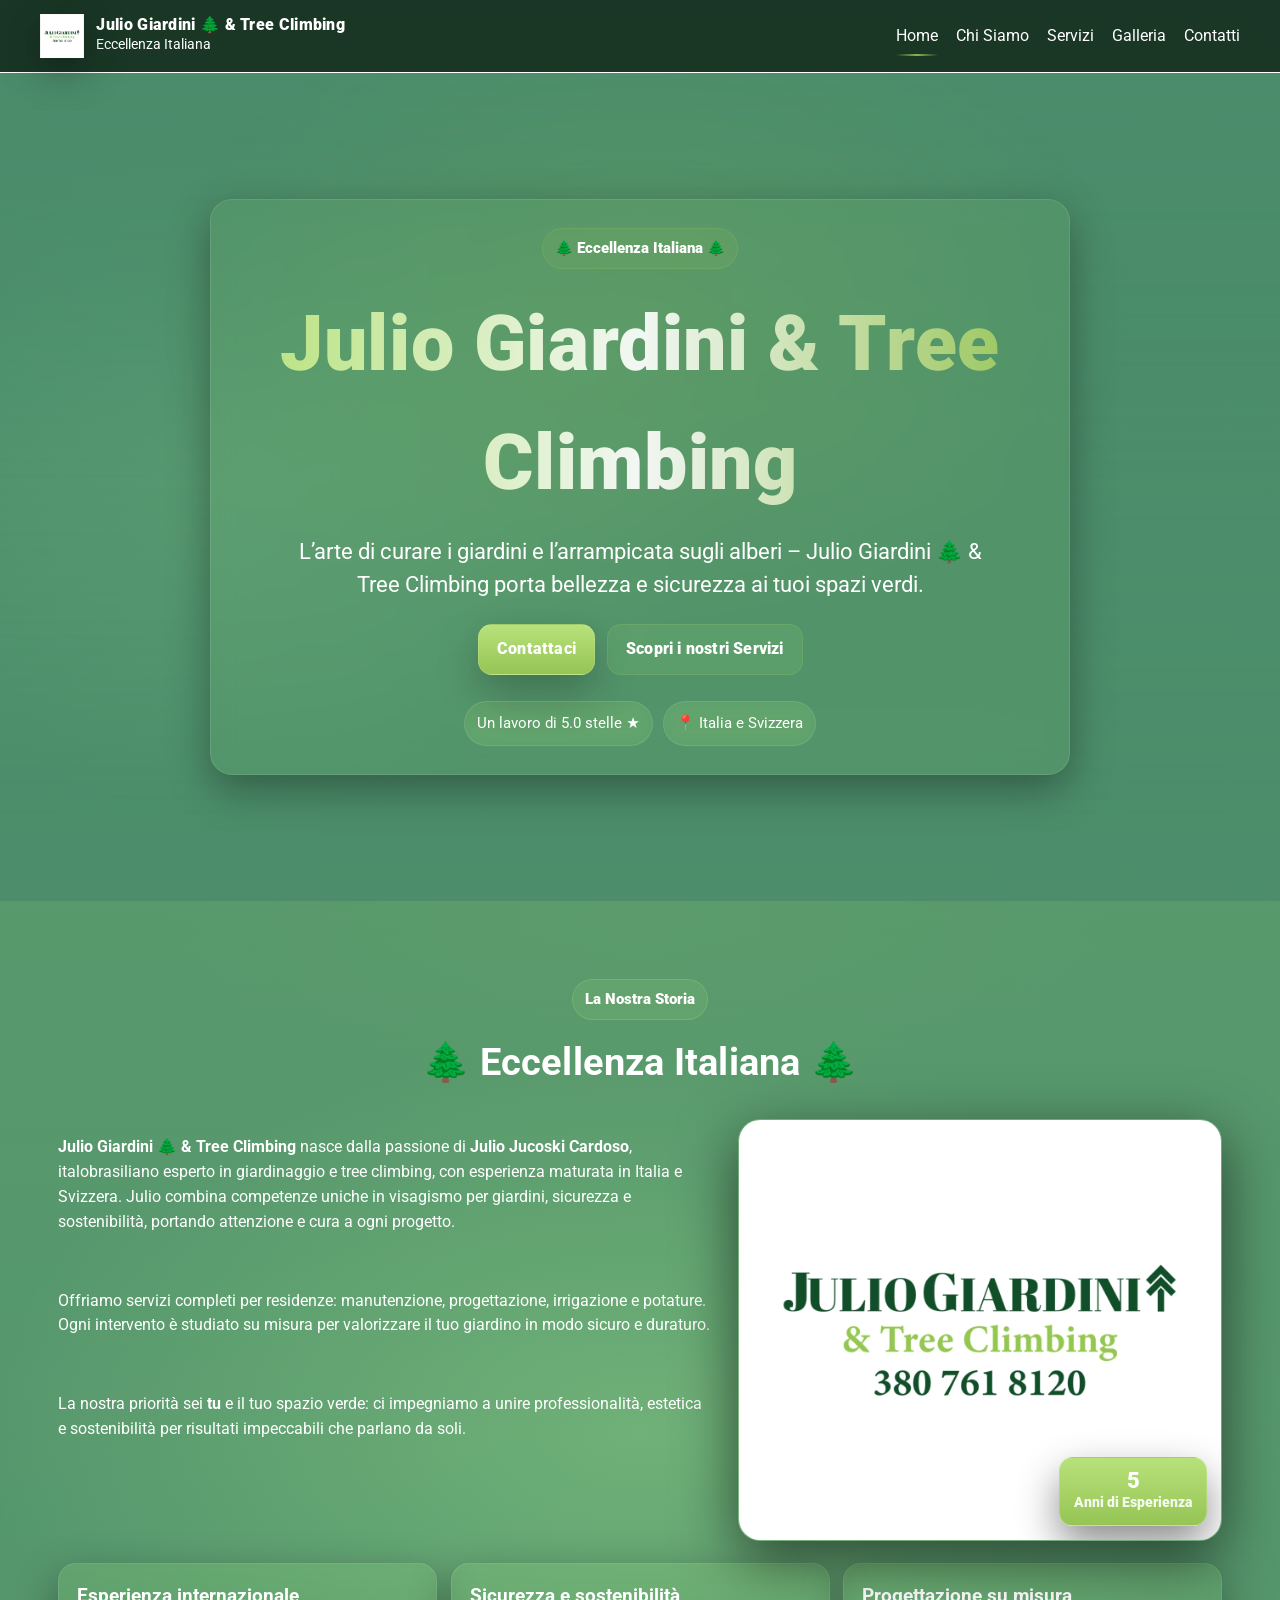
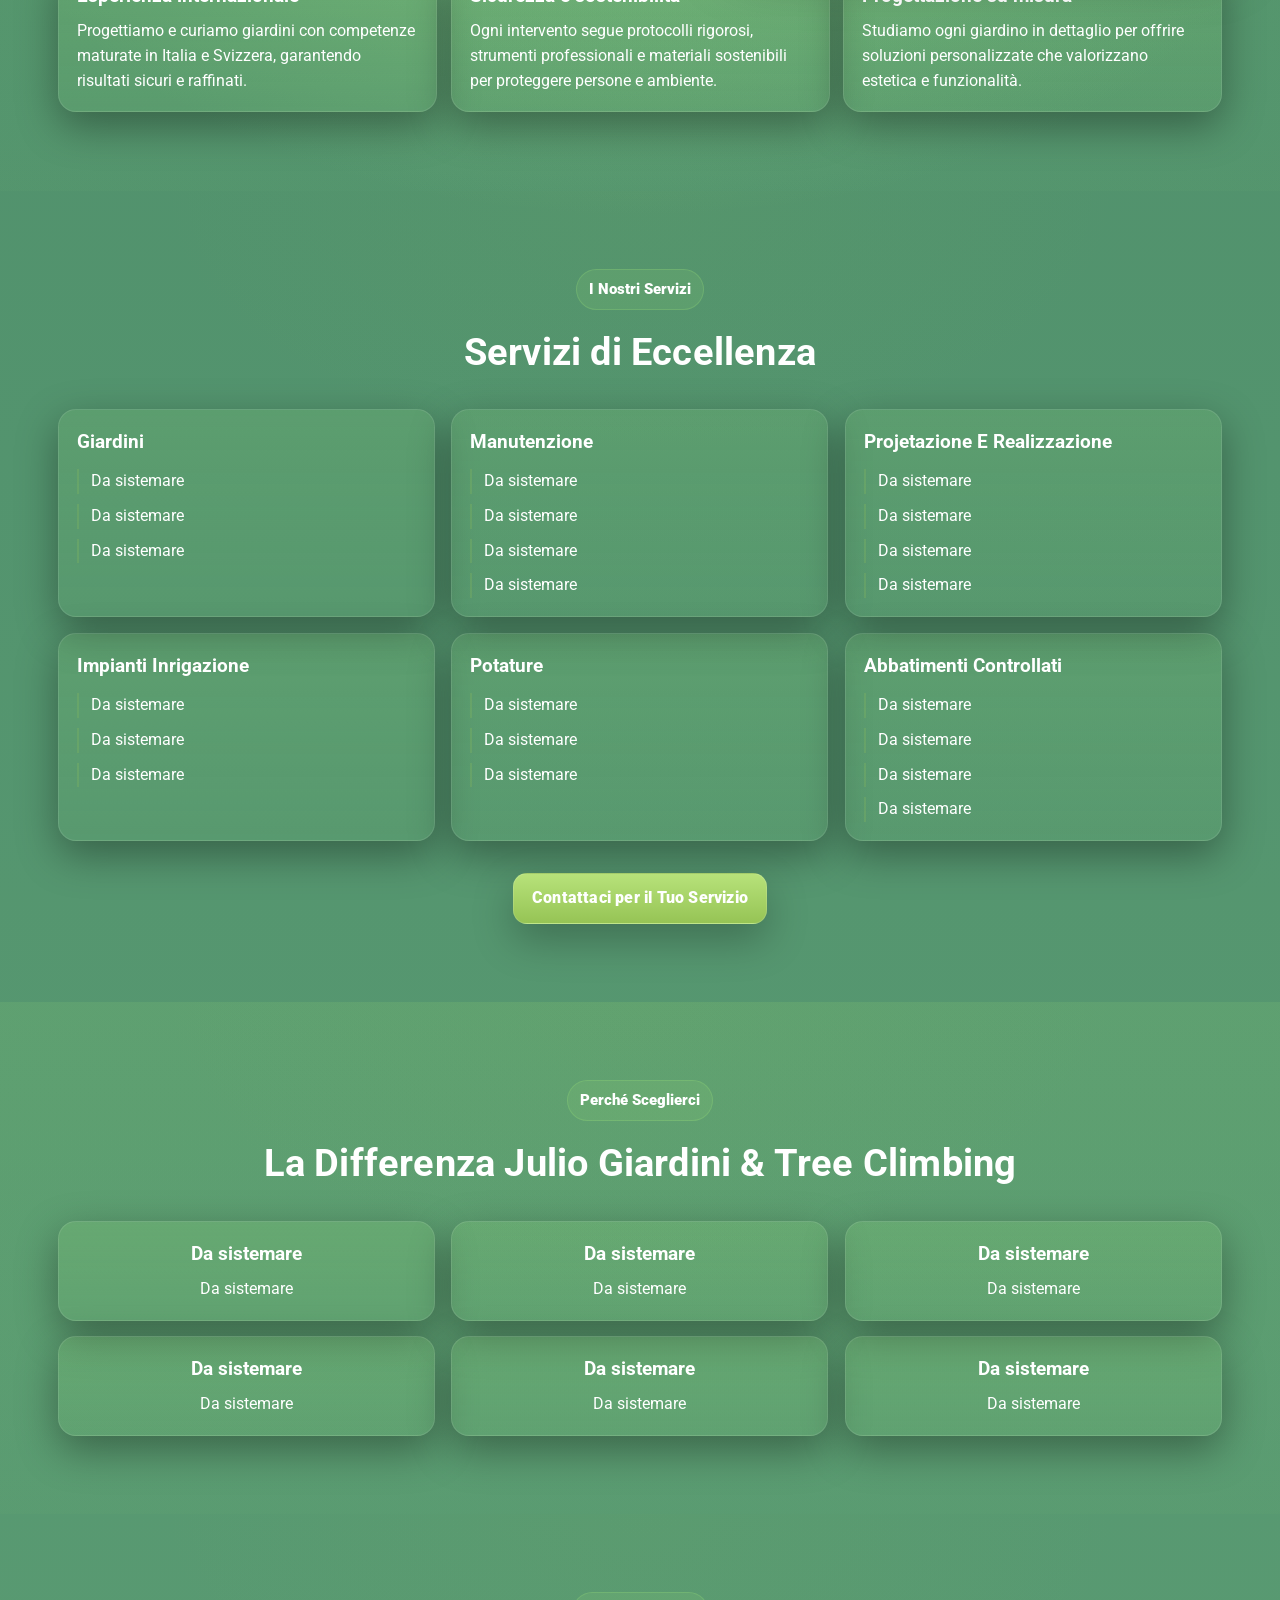
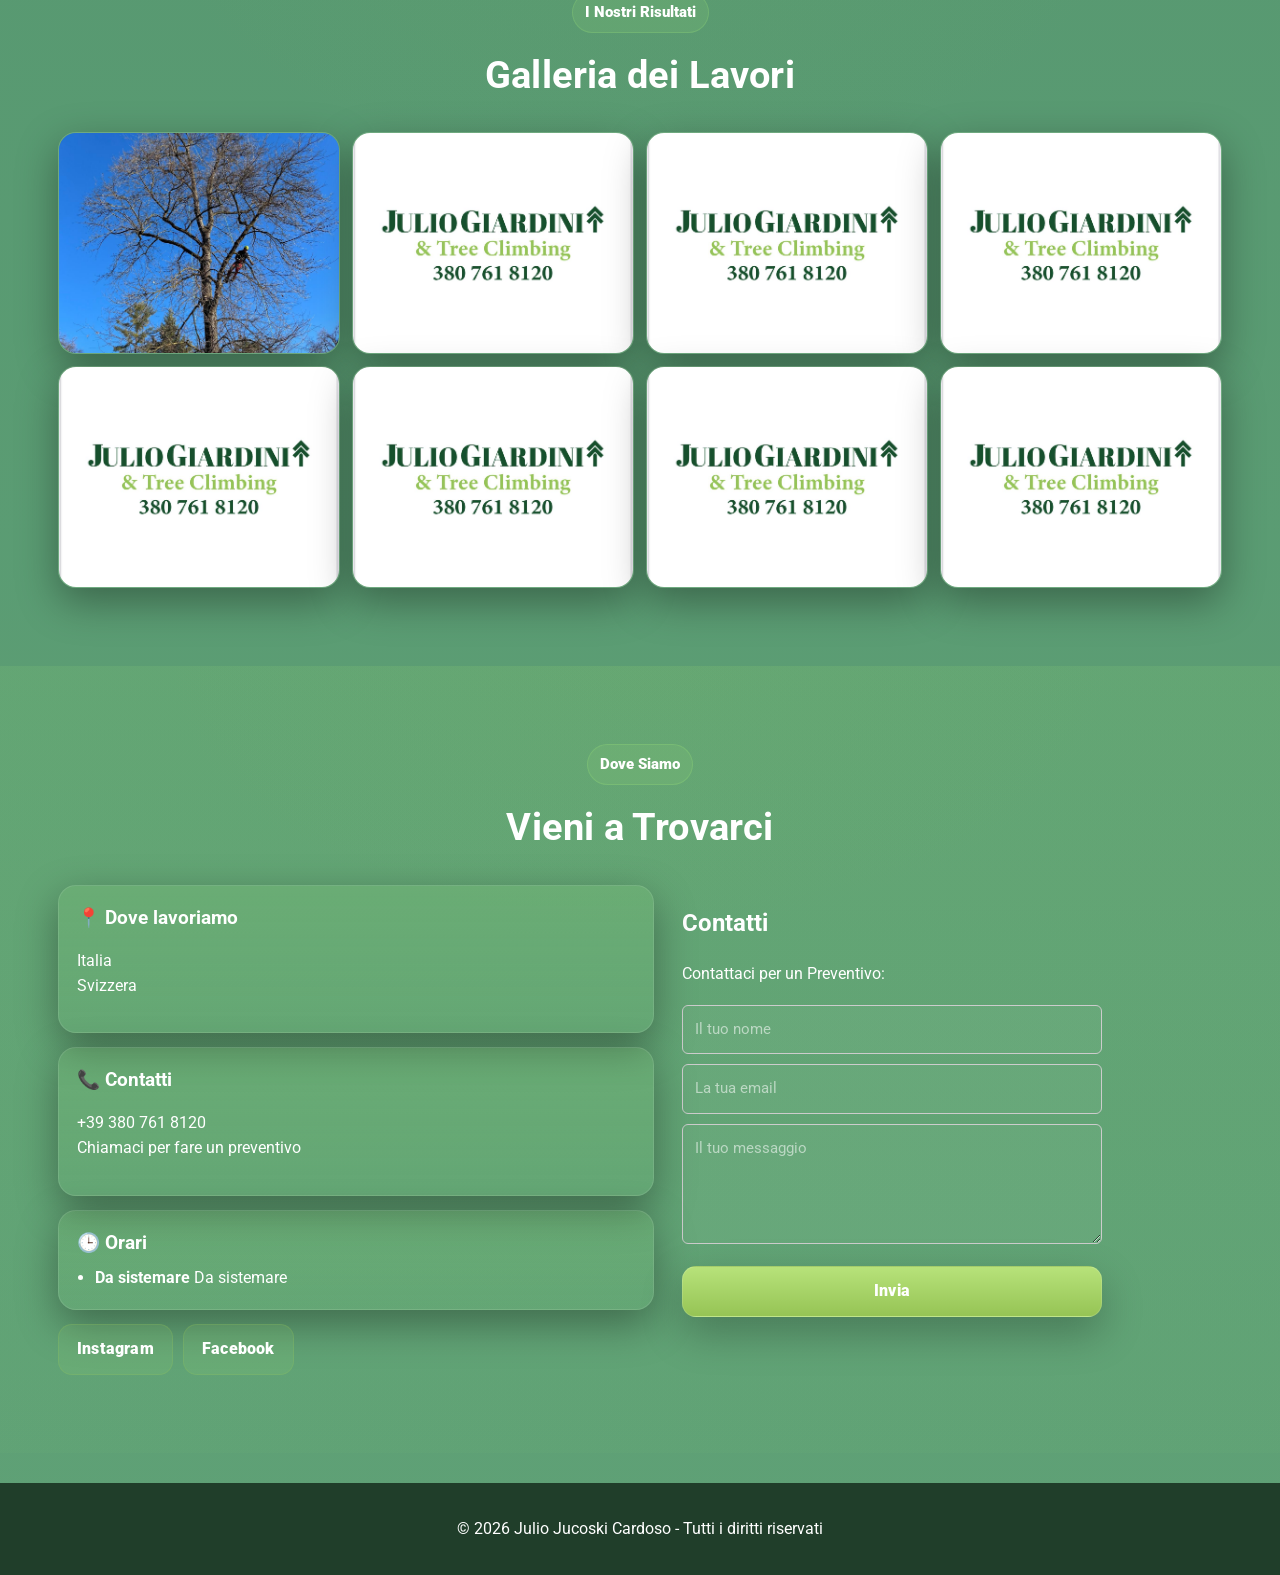
==== commit 63df8040: "Replace gallery image and update overlay text Add new image asset (ass/img/WhatsApp Image 2026-05-15" ====
--- a/index.html
+++ b/index.html
@@ -261,8 +261,8 @@
 
       <div class="gallery" id="gallery">
         <button class="gallery-item" type="button" data-img="./ass/img/Logo_com_numero.jpeg">
-          <img src="./ass/img/Logo_com_numero.jpeg" alt="Risultato 1" />
-          <span class="gallery-overlay"><span>Microblading</span><span>Risultato naturale</span></span>
+          <img src="./ass/img/WhatsApp Image 2026-05-15 at 13.30.47.jpeg" alt="Risultato 1" />
+          <span class="gallery-overlay"><span>tree Climbing</span><span>Risultato naturale</span></span>
         </button>
         <button class="gallery-item" type="button" data-img="./ass/img/Logo_com_numero.jpeg">
           <img src="./ass/img/Logo_com_numero.jpeg" alt="Risultato 2" />
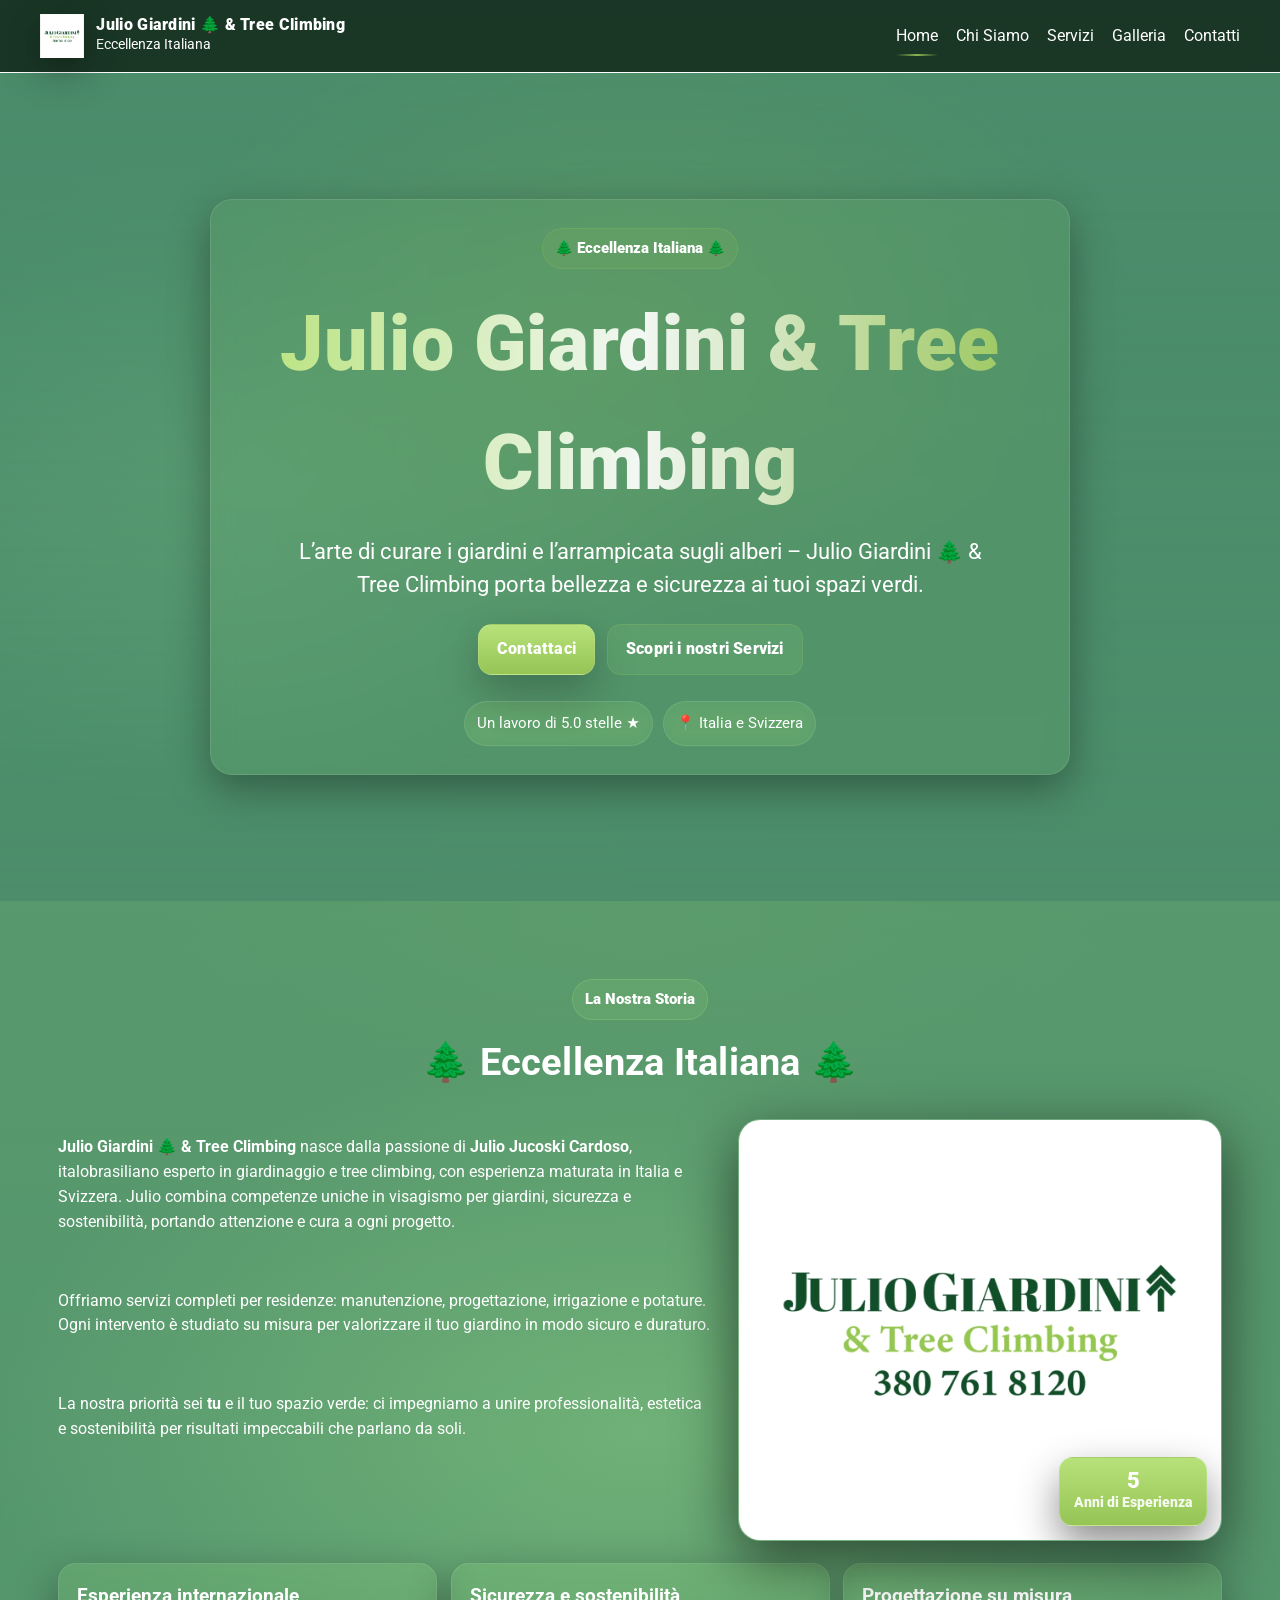
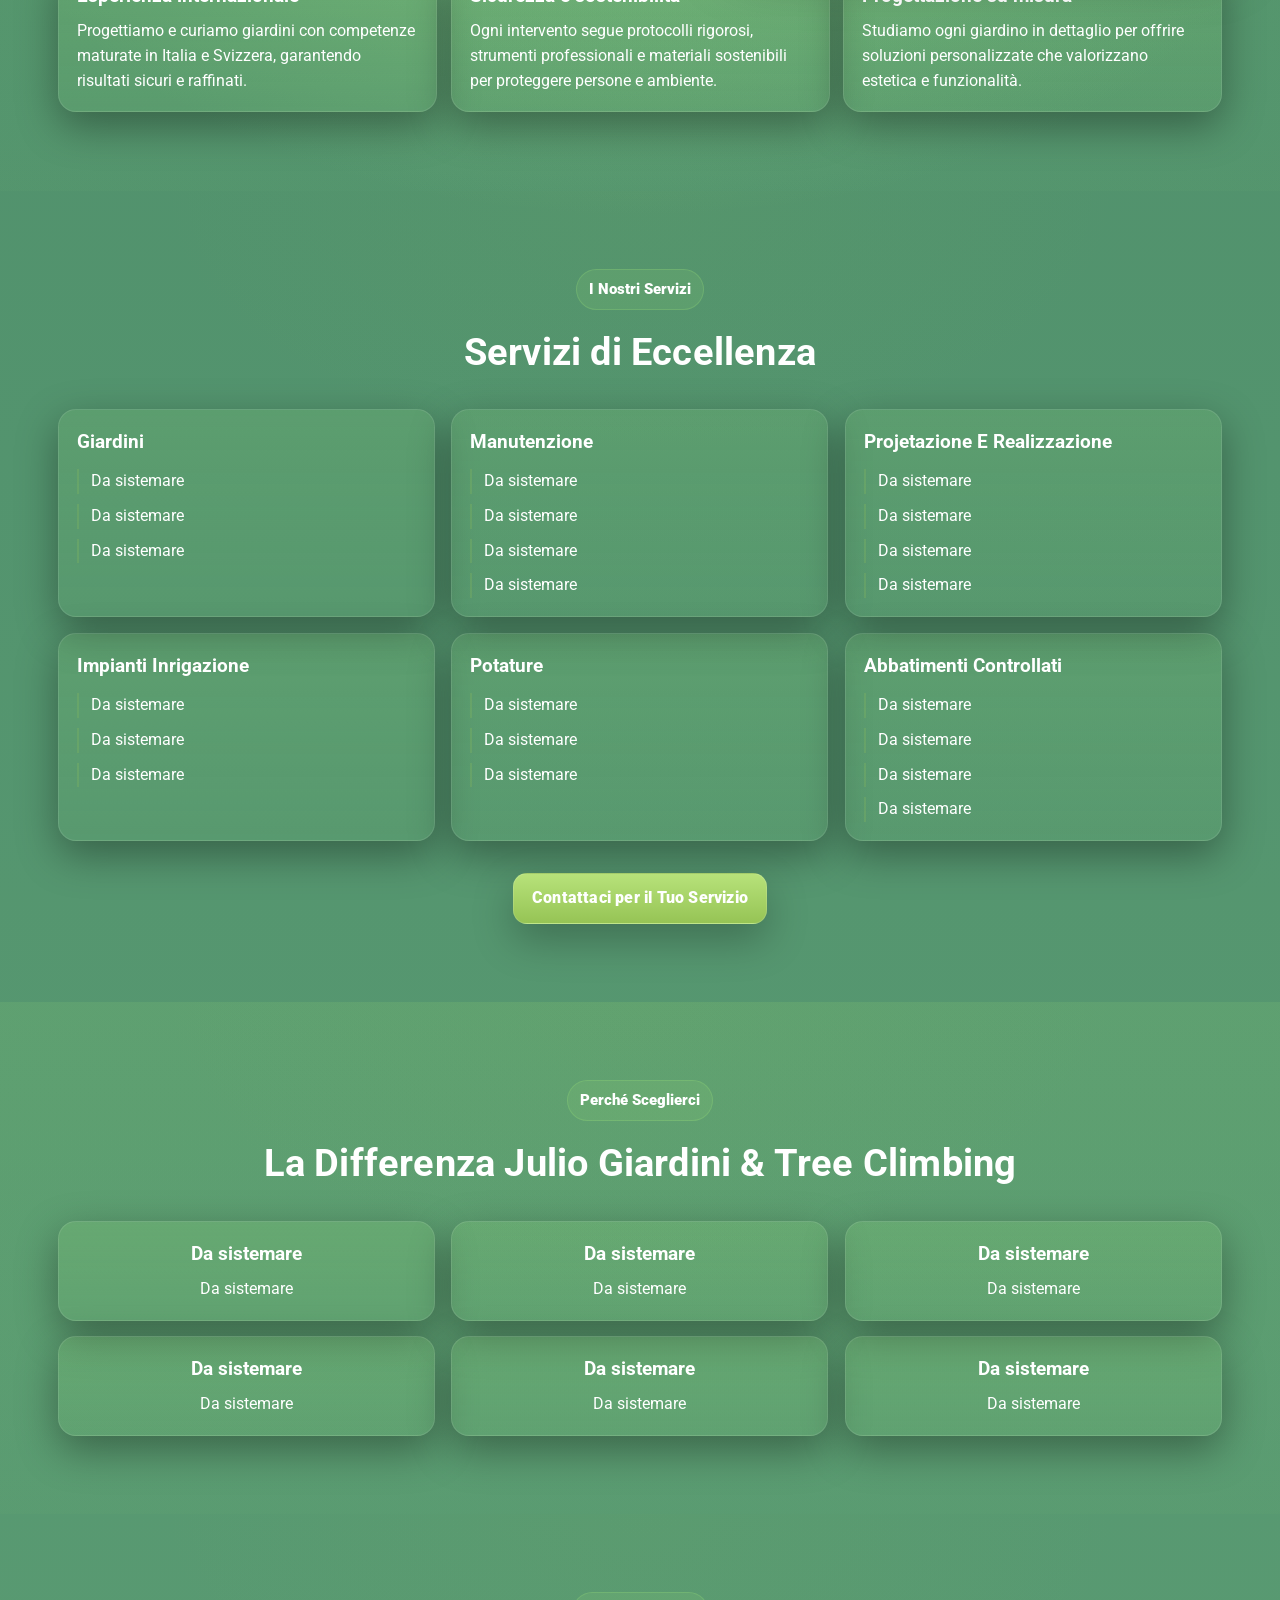
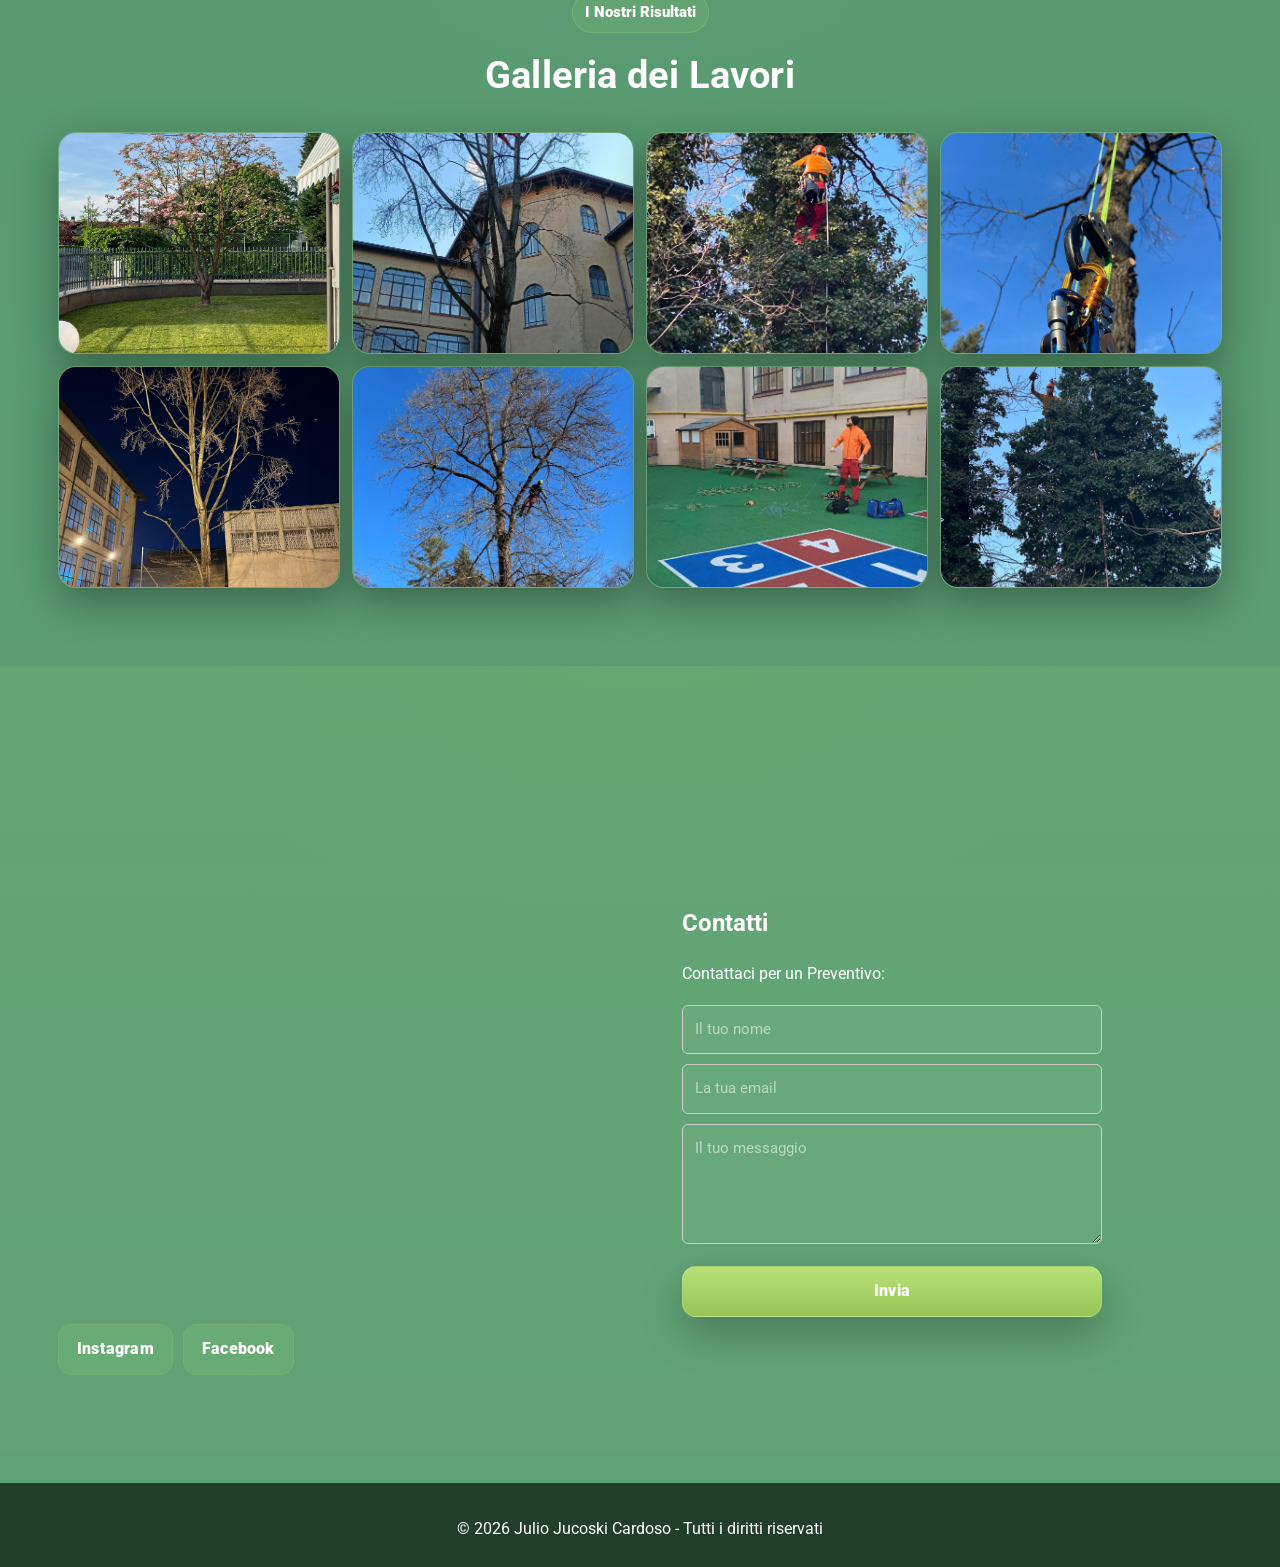
==== commit 6f0a6279: "Add gallery photos and update index.html Add 46 new photos under ass/img and update the gallery in i" ====
--- a/index.html
+++ b/index.html
@@ -261,35 +261,35 @@
 
       <div class="gallery" id="gallery">
         <button class="gallery-item" type="button" data-img="./ass/img/Logo_com_numero.jpeg">
-          <img src="./ass/img/WhatsApp Image 2026-05-15 at 13.30.47.jpeg" alt="Risultato 1" />
+          <img src="./ass/img/PHOTO-2026-05-15-13-35-57(2).jpg" alt="Risultato 1" />
           <span class="gallery-overlay"><span>tree Climbing</span><span>Risultato naturale</span></span>
         </button>
         <button class="gallery-item" type="button" data-img="./ass/img/Logo_com_numero.jpeg">
-          <img src="./ass/img/Logo_com_numero.jpeg" alt="Risultato 2" />
-          <span class="gallery-overlay"><span>Microblading</span><span>Risultato naturale</span></span>
-        </button>
-        <button class="gallery-item" type="button" data-img="./ass/img/Logo_com_numero.jpeg">
-          <img src="./ass/img/Logo_com_numero.jpeg" alt="Risultato 3" />
-          <span class="gallery-overlay"><span>Microblading</span><span>Risultato naturale</span></span>
-        </button>
-        <button class="gallery-item" type="button" data-img="./ass/img/Logo_com_numero.jpeg">
-          <img src="./ass/img/Logo_com_numero.jpeg" alt="Risultato 4" />
-          <span class="gallery-overlay"><span>Microblading</span><span>Risultato naturale</span></span>
-        </button>
-        <button class="gallery-item" type="button" data-img="./ass/img/Logo_com_numero.jpeg">
-          <img src="./ass/img/Logo_com_numero.jpeg" alt="Risultato 5" />
-          <span class="gallery-overlay"><span>Microblading</span><span>Risultato naturale</span></span>
-        </button>
-        <button class="gallery-item" type="button" data-img="./ass/img/Logo_com_numero.jpeg">
-          <img src="./ass/img/Logo_com_numero.jpeg" alt="Risultato 6" />
-          <span class="gallery-overlay"><span>Microblading</span><span>Risultato naturale</span></span>
-        </button>
-        <button class="gallery-item" type="button" data-img="./ass/img/Logo_com_numero.jpeg">
-          <img src="./ass/img/Logo_com_numero.jpeg" alt="Risultato 7" />
-          <span class="gallery-overlay"><span>Microblading</span><span>Risultato naturale</span></span>
-        </button>
-        <button class="gallery-item" type="button" data-img="./ass/img/Logo_com_numero.jpeg">
-          <img src="./ass/img/Logo_com_numero.jpeg" alt="Risultato 8" />
+          <img src="./ass/img/PHOTO-2026-05-15-13-30-48(3).jpg" alt="Risultato 2" />
+          <span class="gallery-overlay"><span>Microblading</span><span>Risultato naturale</span></span>
+        </button>
+        <button class="gallery-item" type="button" data-img="./ass/img/Logo_com_numero.jpeg">
+          <img src="./ass/img/PHOTO-2026-05-15-13-30-48.jpg" alt="Risultato 3" />
+          <span class="gallery-overlay"><span>Microblading</span><span>Risultato naturale</span></span>
+        </button>
+        <button class="gallery-item" type="button" data-img="./ass/img/Logo_com_numero.jpeg">
+          <img src="./ass/img/PHOTO-2026-05-15-13-30-47(1).jpg" alt="Risultato 4" />
+          <span class="gallery-overlay"><span>Microblading</span><span>Risultato naturale</span></span>
+        </button>
+        <button class="gallery-item" type="button" data-img="./ass/img/Logo_com_numero.jpeg">
+          <img src="./ass/img/PHOTO-2026-05-15-13-30-47(2).jpg" alt="Risultato 5" />
+          <span class="gallery-overlay"><span>Microblading</span><span>Risultato naturale</span></span>
+        </button>
+        <button class="gallery-item" type="button" data-img="./ass/img/Logo_com_numero.jpeg">
+          <img src="./ass/img/PHOTO-2026-05-15-13-30-47(3).jpg" alt="Risultato 6" />
+          <span class="gallery-overlay"><span>Microblading</span><span>Risultato naturale</span></span>
+        </button>
+        <button class="gallery-item" type="button" data-img="./ass/img/Logo_com_numero.jpeg">
+          <img src="./ass/img/PHOTO-2026-05-15-13-30-47(4).jpg" alt="Risultato 7" />
+          <span class="gallery-overlay"><span>Microblading</span><span>Risultato naturale</span></span>
+        </button>
+        <button class="gallery-item" type="button" data-img="./ass/img/Logo_com_numero.jpeg">
+          <img src="./ass/img/PHOTO-2026-05-15-13-30-48(1).jpg" alt="Risultato 8" />
           <span class="gallery-overlay"><span>Microblading</span><span>Risultato naturale</span></span>
         </button>
       </div>
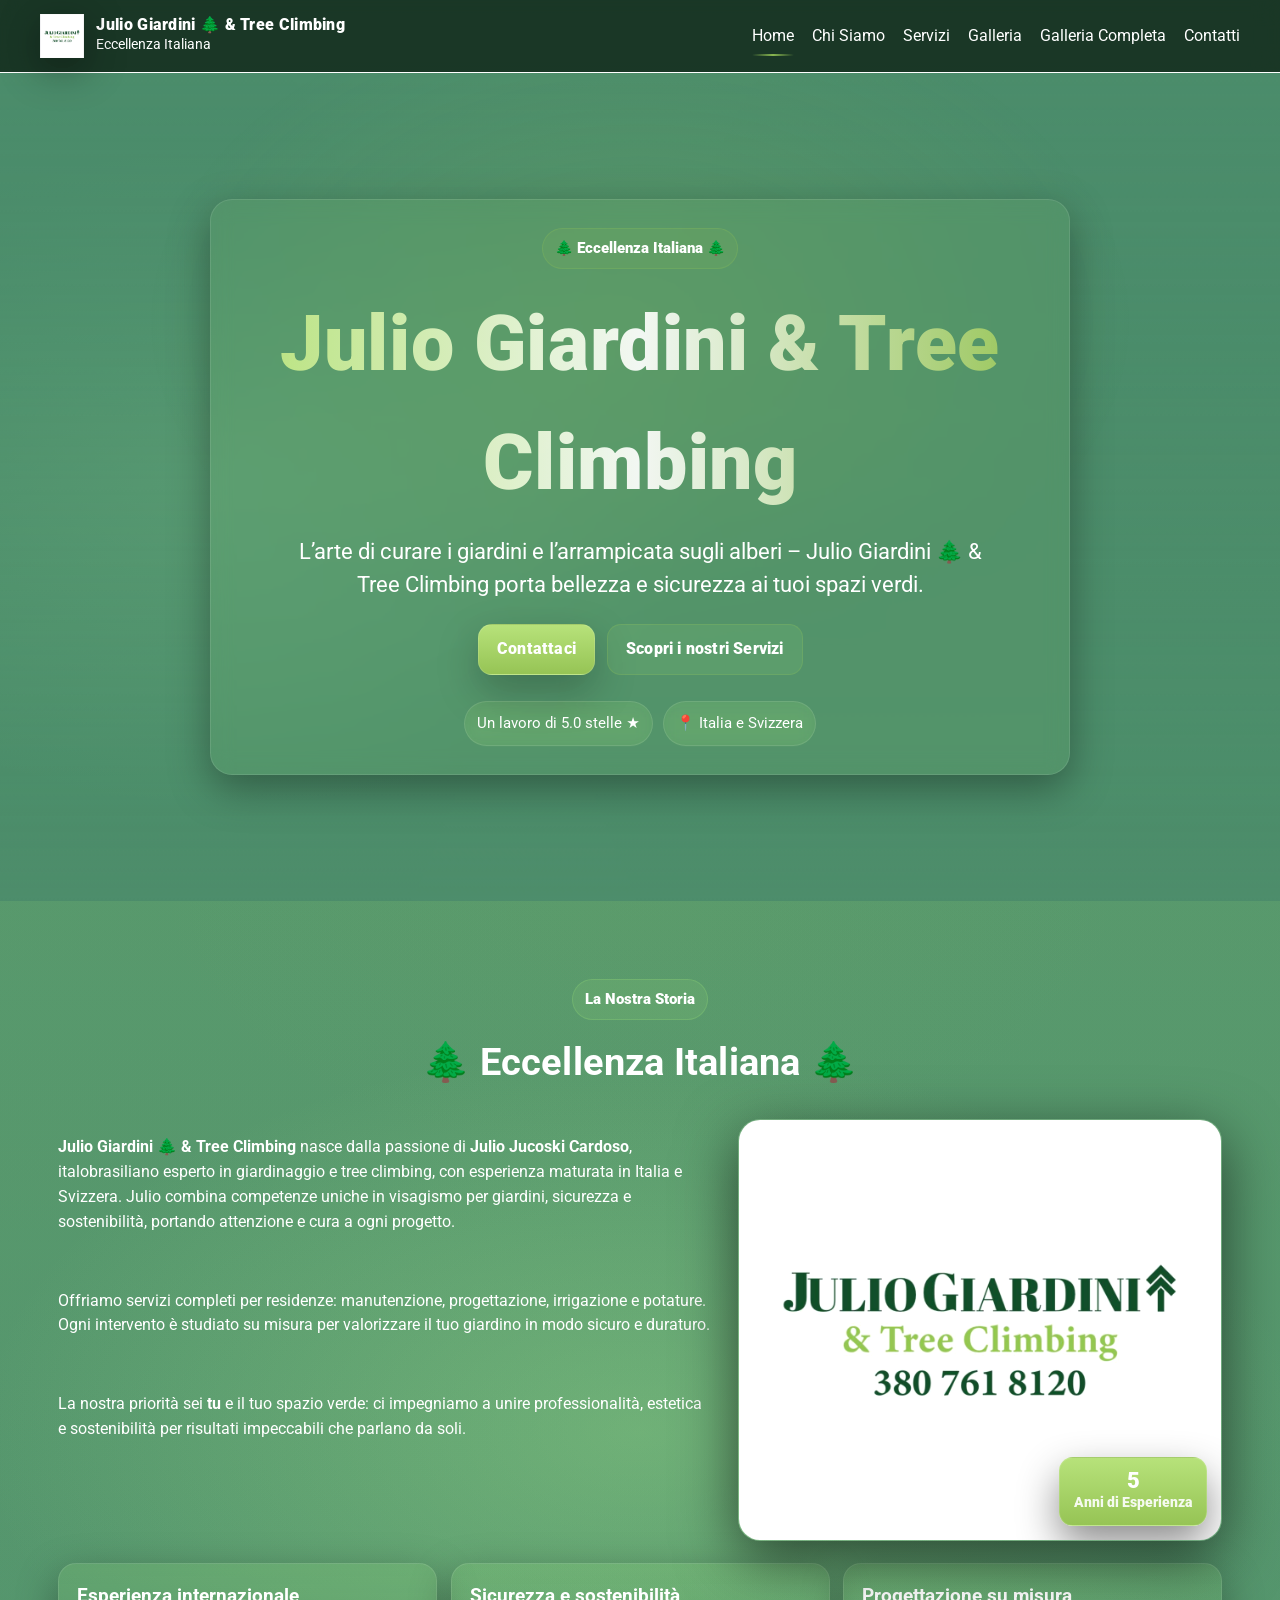
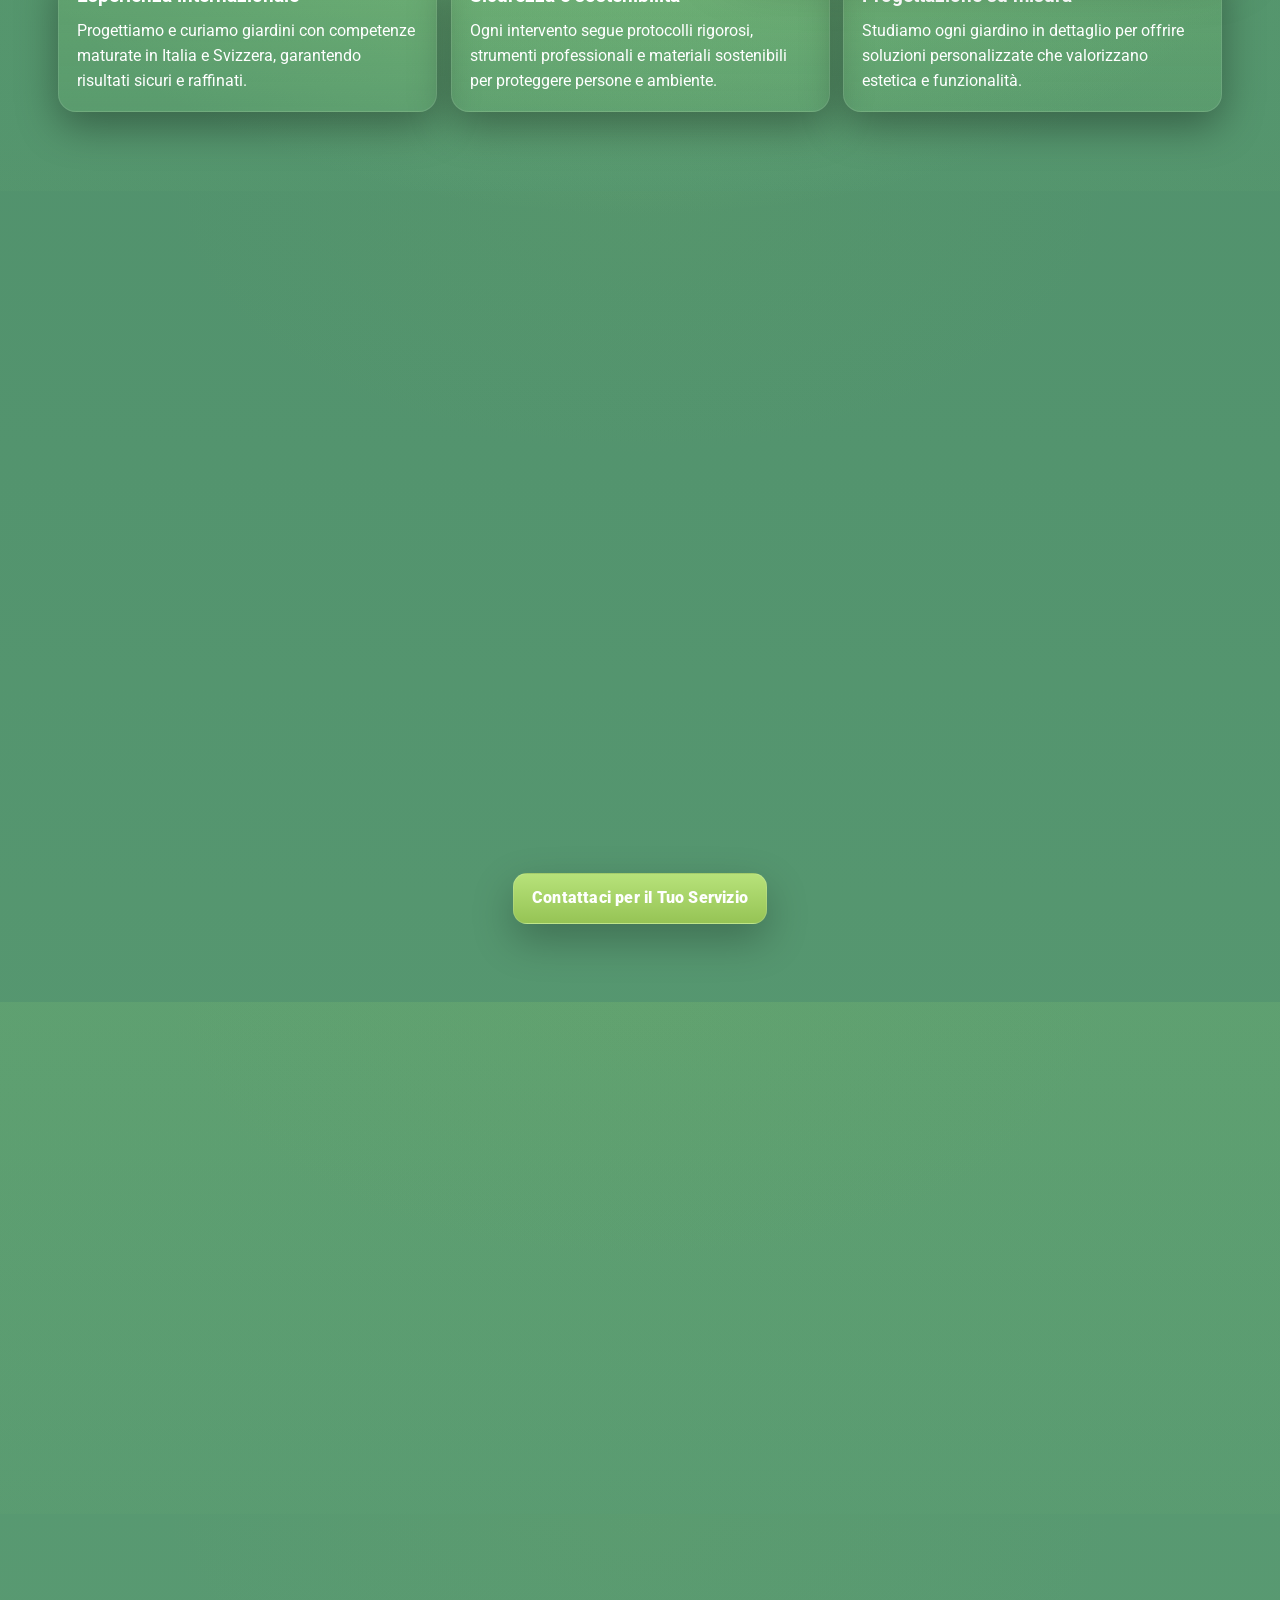
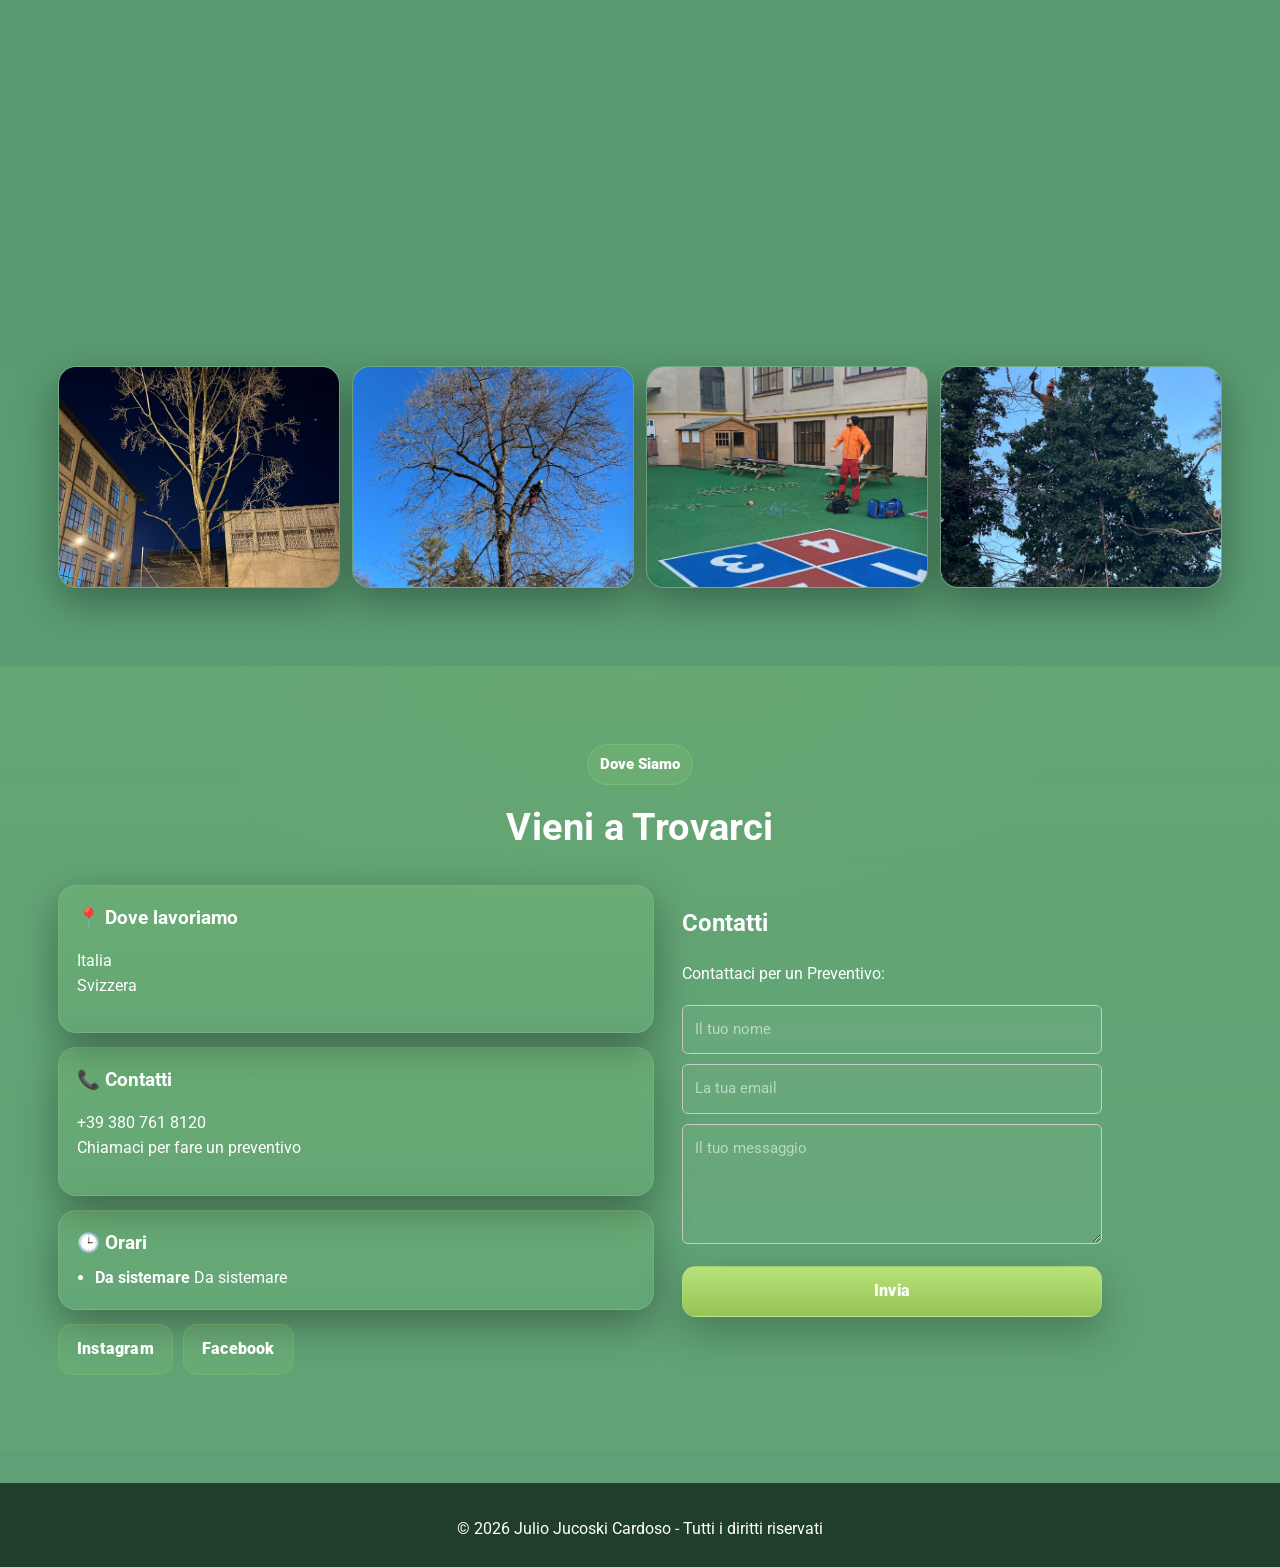
==== commit 846b110a: ". ." ====
--- a/index.html
+++ b/index.html
@@ -52,6 +52,7 @@
         <a class="nav-link" href="#chi-siamo">Chi Siamo</a>
         <a class="nav-link" href="#servizi">Servizi</a>
         <a class="nav-link" href="#galleria">Galleria</a>
+        <a class="nav-link" href="./galleria-completa.html" target="_blank" rel="noopener">Galleria Completa</a>
         <a class="nav-link" href="#contatti">Contatti</a>
       </nav>
     </div>
@@ -261,35 +262,35 @@
 
       <div class="gallery" id="gallery">
         <button class="gallery-item" type="button" data-img="./ass/img/Logo_com_numero.jpeg">
-          <img src="./ass/img/PHOTO-2026-05-15-13-35-57(2).jpg" alt="Risultato 1" />
+          <img src="./ass/img/equipe-em-acao-copia.jpg" alt="Risultato 1" />
           <span class="gallery-overlay"><span>tree Climbing</span><span>Risultato naturale</span></span>
         </button>
         <button class="gallery-item" type="button" data-img="./ass/img/Logo_com_numero.jpeg">
-          <img src="./ass/img/PHOTO-2026-05-15-13-30-48(3).jpg" alt="Risultato 2" />
-          <span class="gallery-overlay"><span>Microblading</span><span>Risultato naturale</span></span>
-        </button>
-        <button class="gallery-item" type="button" data-img="./ass/img/Logo_com_numero.jpeg">
-          <img src="./ass/img/PHOTO-2026-05-15-13-30-48.jpg" alt="Risultato 3" />
-          <span class="gallery-overlay"><span>Microblading</span><span>Risultato naturale</span></span>
-        </button>
-        <button class="gallery-item" type="button" data-img="./ass/img/Logo_com_numero.jpeg">
-          <img src="./ass/img/PHOTO-2026-05-15-13-30-47(1).jpg" alt="Risultato 4" />
-          <span class="gallery-overlay"><span>Microblading</span><span>Risultato naturale</span></span>
-        </button>
-        <button class="gallery-item" type="button" data-img="./ass/img/Logo_com_numero.jpeg">
-          <img src="./ass/img/PHOTO-2026-05-15-13-30-47(2).jpg" alt="Risultato 5" />
-          <span class="gallery-overlay"><span>Microblading</span><span>Risultato naturale</span></span>
-        </button>
-        <button class="gallery-item" type="button" data-img="./ass/img/Logo_com_numero.jpeg">
-          <img src="./ass/img/PHOTO-2026-05-15-13-30-47(3).jpg" alt="Risultato 6" />
-          <span class="gallery-overlay"><span>Microblading</span><span>Risultato naturale</span></span>
-        </button>
-        <button class="gallery-item" type="button" data-img="./ass/img/Logo_com_numero.jpeg">
-          <img src="./ass/img/PHOTO-2026-05-15-13-30-47(4).jpg" alt="Risultato 7" />
-          <span class="gallery-overlay"><span>Microblading</span><span>Risultato naturale</span></span>
-        </button>
-        <button class="gallery-item" type="button" data-img="./ass/img/Logo_com_numero.jpeg">
-          <img src="./ass/img/PHOTO-2026-05-15-13-30-48(1).jpg" alt="Risultato 8" />
+          <img src="./ass/img/sistema-de-irrigacao.jpg" alt="Risultato 2" />
+          <span class="gallery-overlay"><span>Microblading</span><span>Risultato naturale</span></span>
+        </button>
+        <button class="gallery-item" type="button" data-img="./ass/img/Logo_com_numero.jpeg">
+          <img src="./ass/img/corte-seletivo.jpg" alt="Risultato 3" />
+          <span class="gallery-overlay"><span>Microblading</span><span>Risultato naturale</span></span>
+        </button>
+        <button class="gallery-item" type="button" data-img="./ass/img/Logo_com_numero.jpeg">
+          <img src="./ass/img/remocao-de-galho-perigoso.jpg" alt="Risultato 4" />
+          <span class="gallery-overlay"><span>Microblading</span><span>Risultato naturale</span></span>
+        </button>
+        <button class="gallery-item" type="button" data-img="./ass/img/Logo_com_numero.jpeg">
+          <img src="./ass/img/abate-controlado.jpg" alt="Risultato 5" />
+          <span class="gallery-overlay"><span>Microblading</span><span>Risultato naturale</span></span>
+        </button>
+        <button class="gallery-item" type="button" data-img="./ass/img/Logo_com_numero.jpeg">
+          <img src="./ass/img/cuidado-da-copa.jpg" alt="Risultato 6" />
+          <span class="gallery-overlay"><span>Microblading</span><span>Risultato naturale</span></span>
+        </button>
+        <button class="gallery-item" type="button" data-img="./ass/img/Logo_com_numero.jpeg">
+          <img src="./ass/img/ancoragem-de-seguranca.jpg" alt="Risultato 7" />
+          <span class="gallery-overlay"><span>Microblading</span><span>Risultato naturale</span></span>
+        </button>
+        <button class="gallery-item" type="button" data-img="./ass/img/Logo_com_numero.jpeg">
+          <img src="./ass/img/manutencao-de-cerca-viva.jpg" alt="Risultato 8" />
           <span class="gallery-overlay"><span>Microblading</span><span>Risultato naturale</span></span>
         </button>
       </div>
